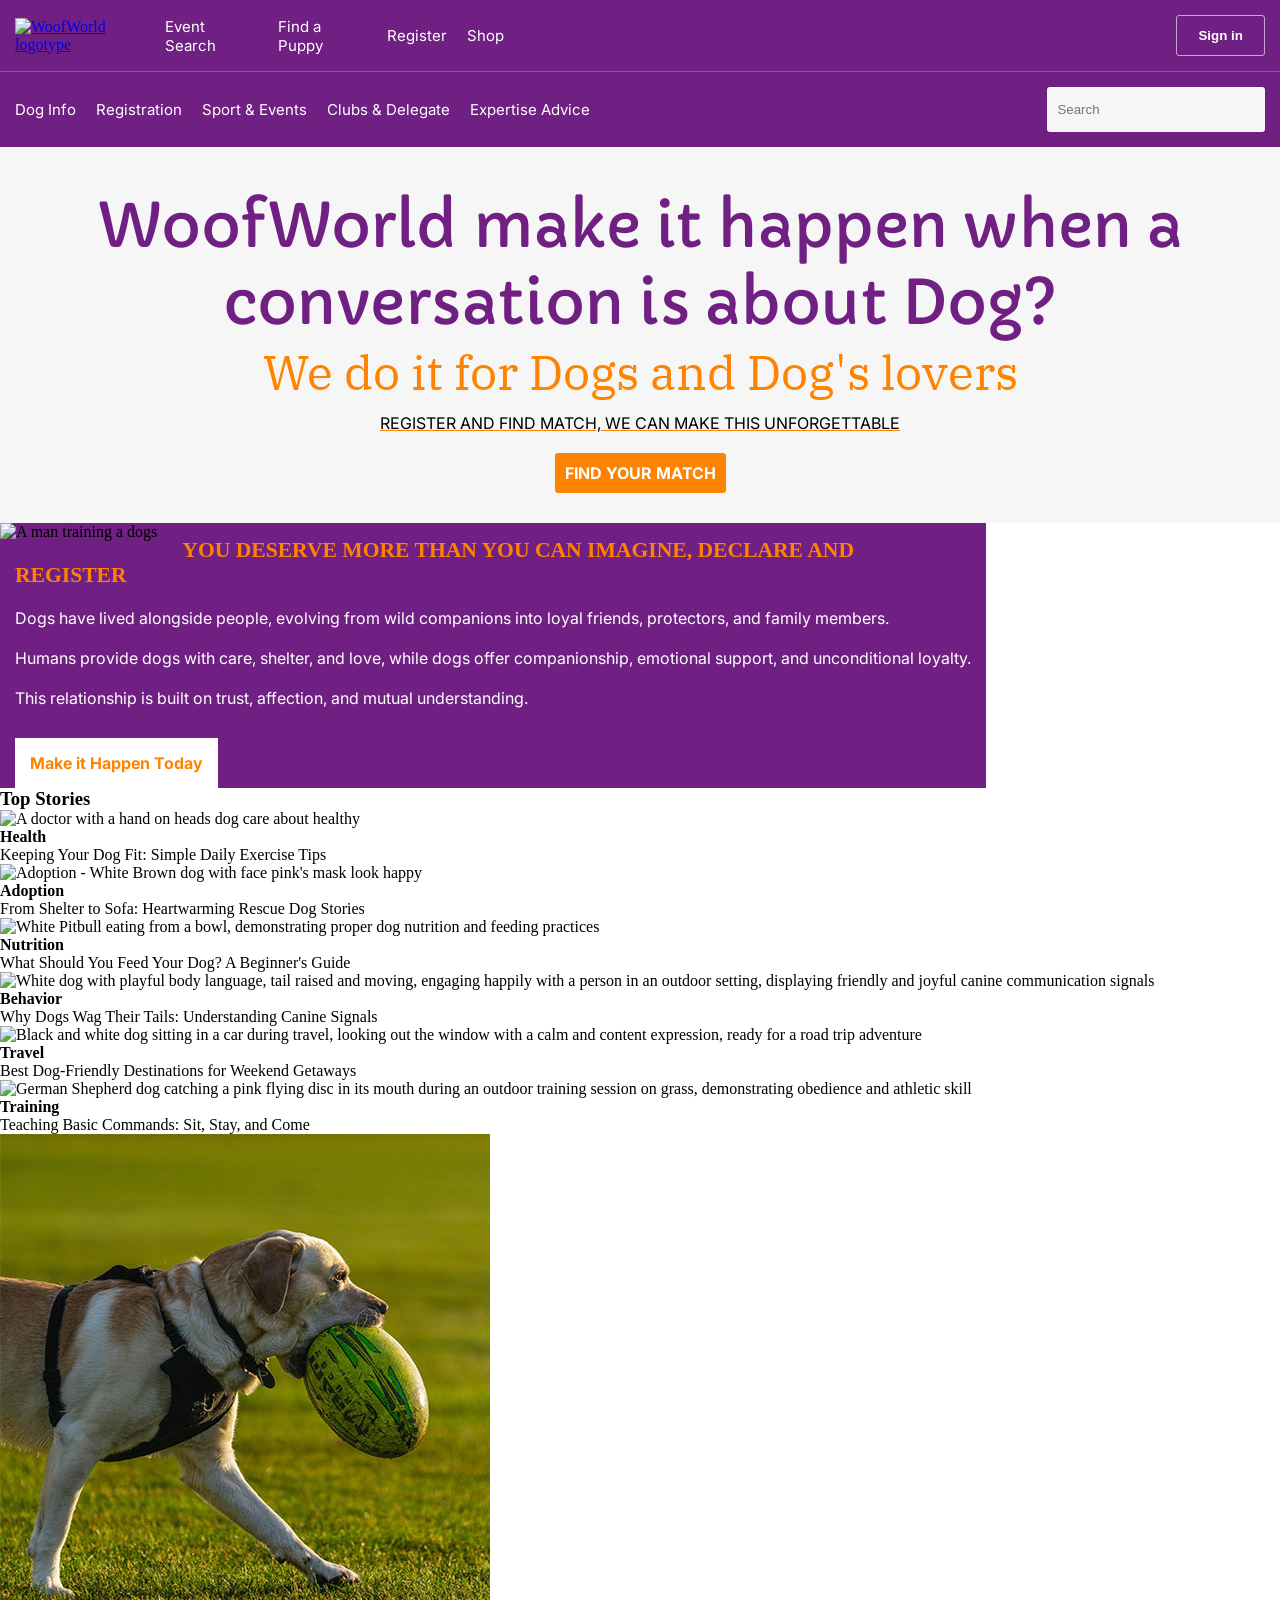
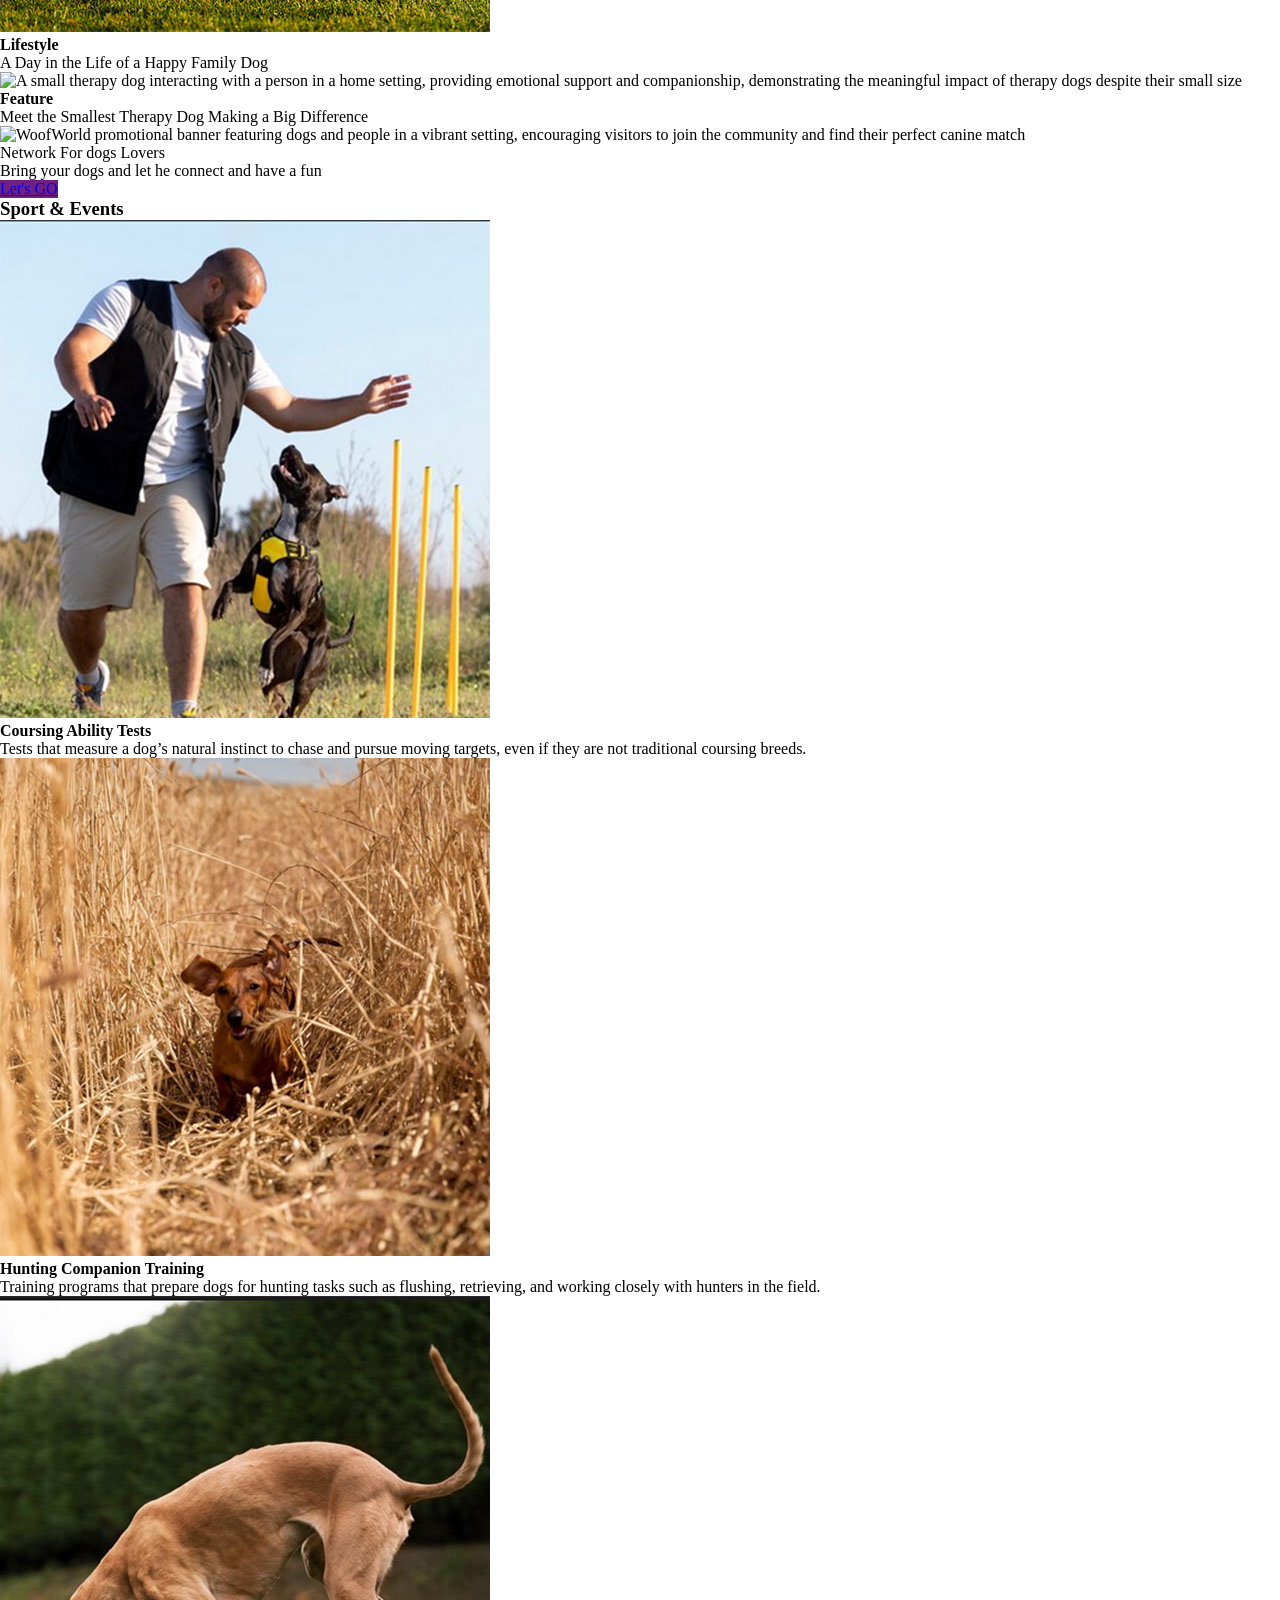
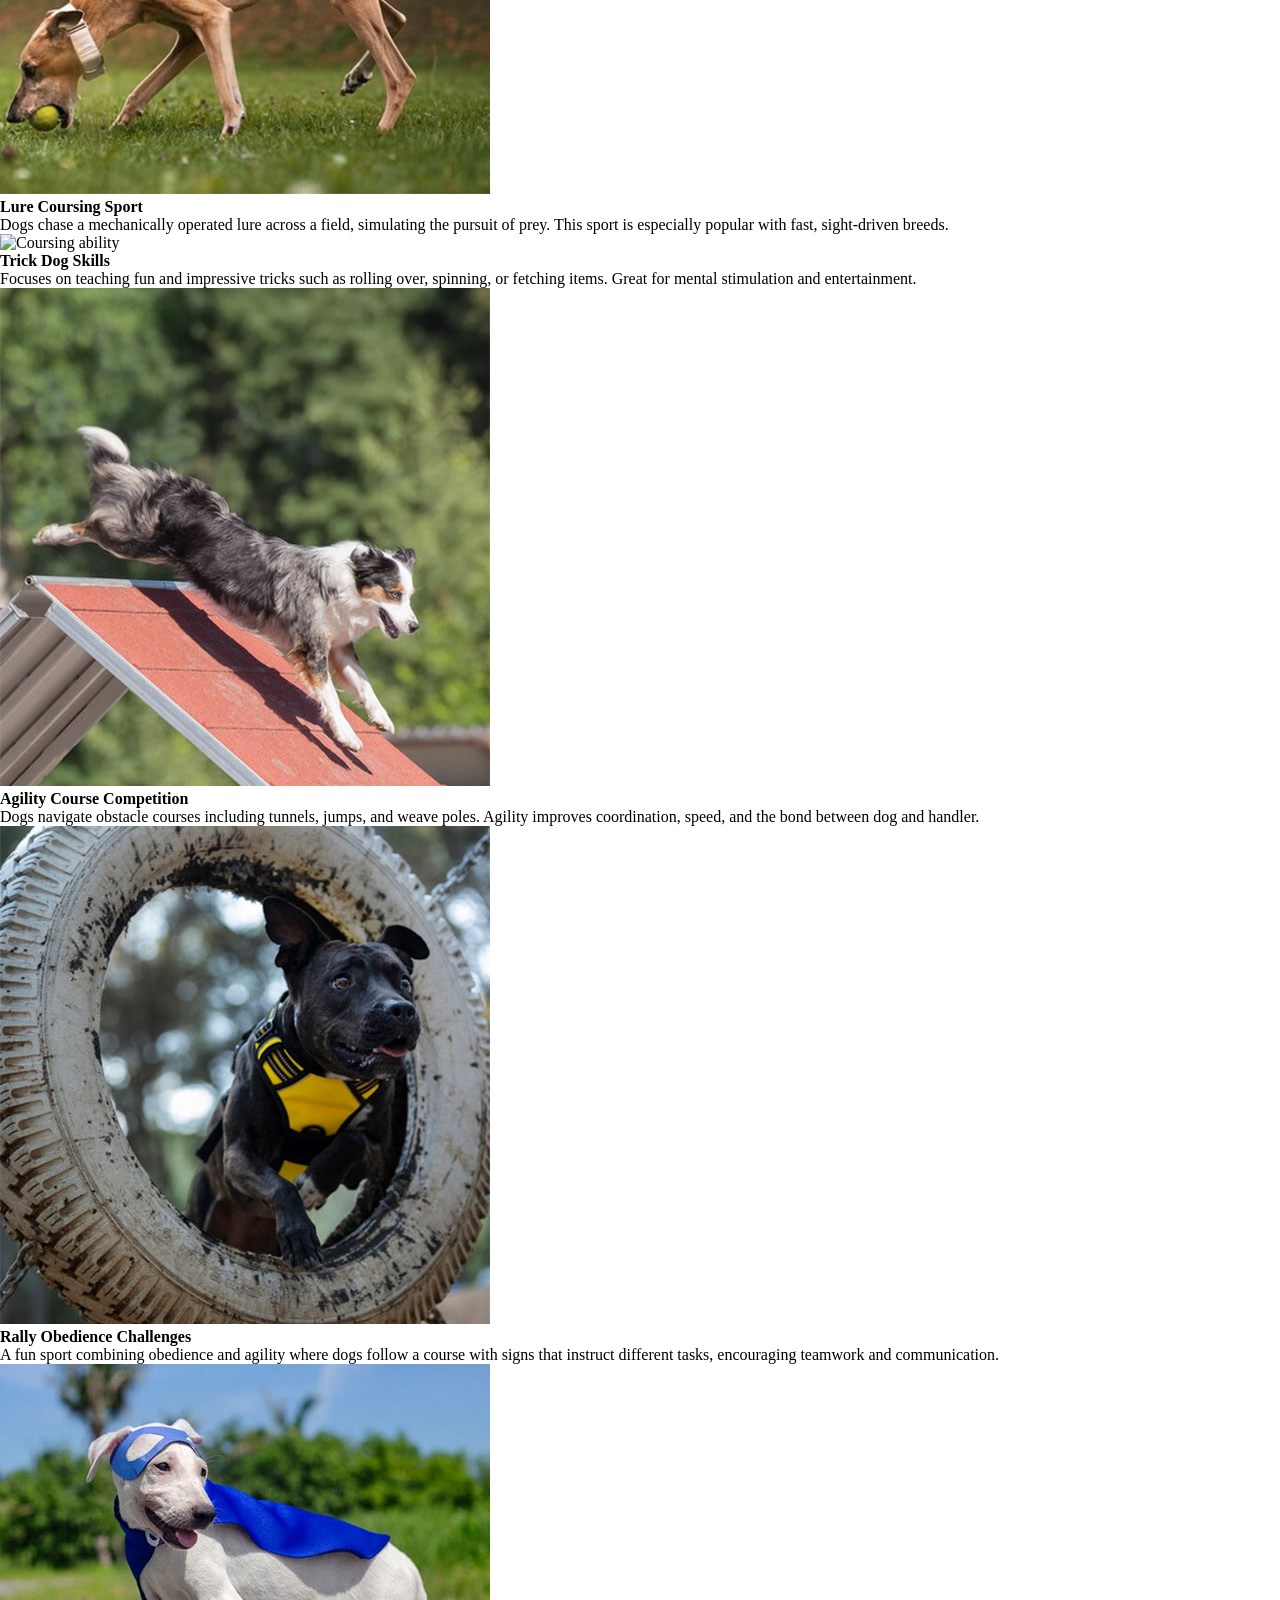
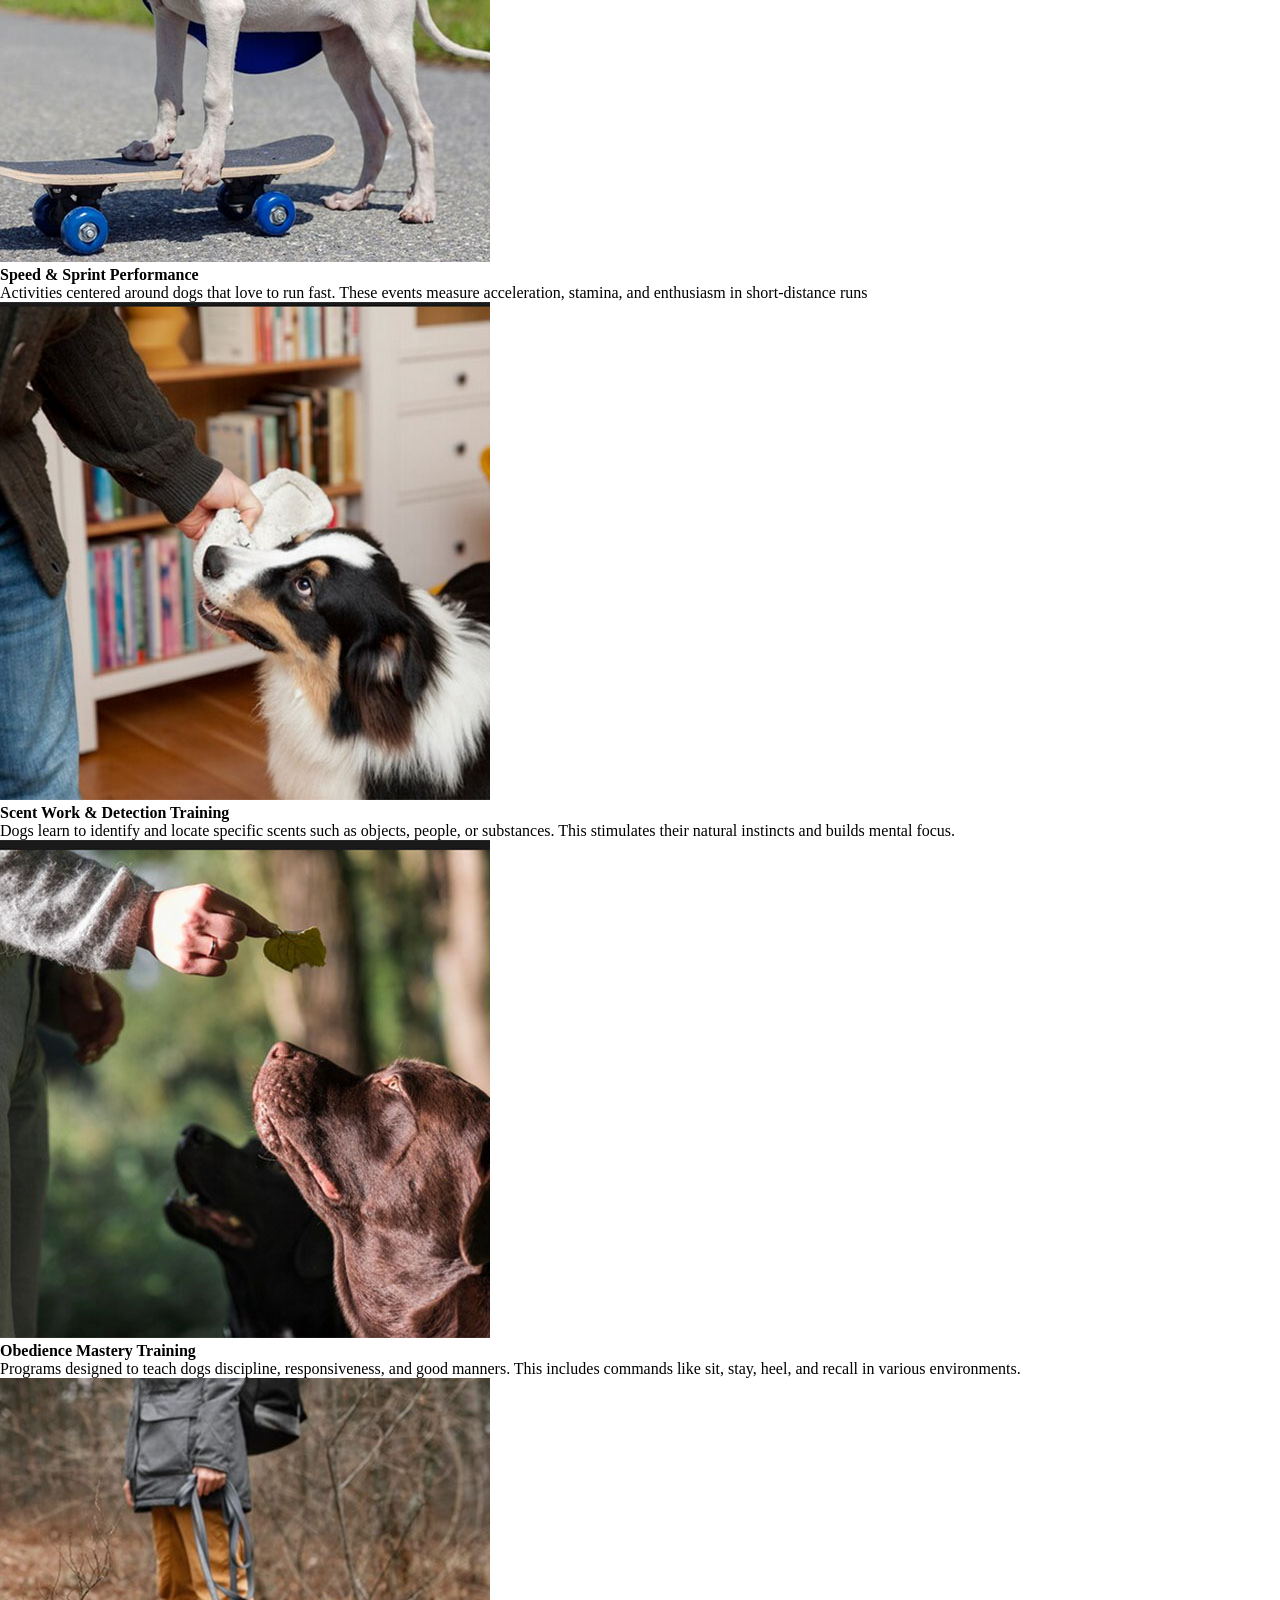
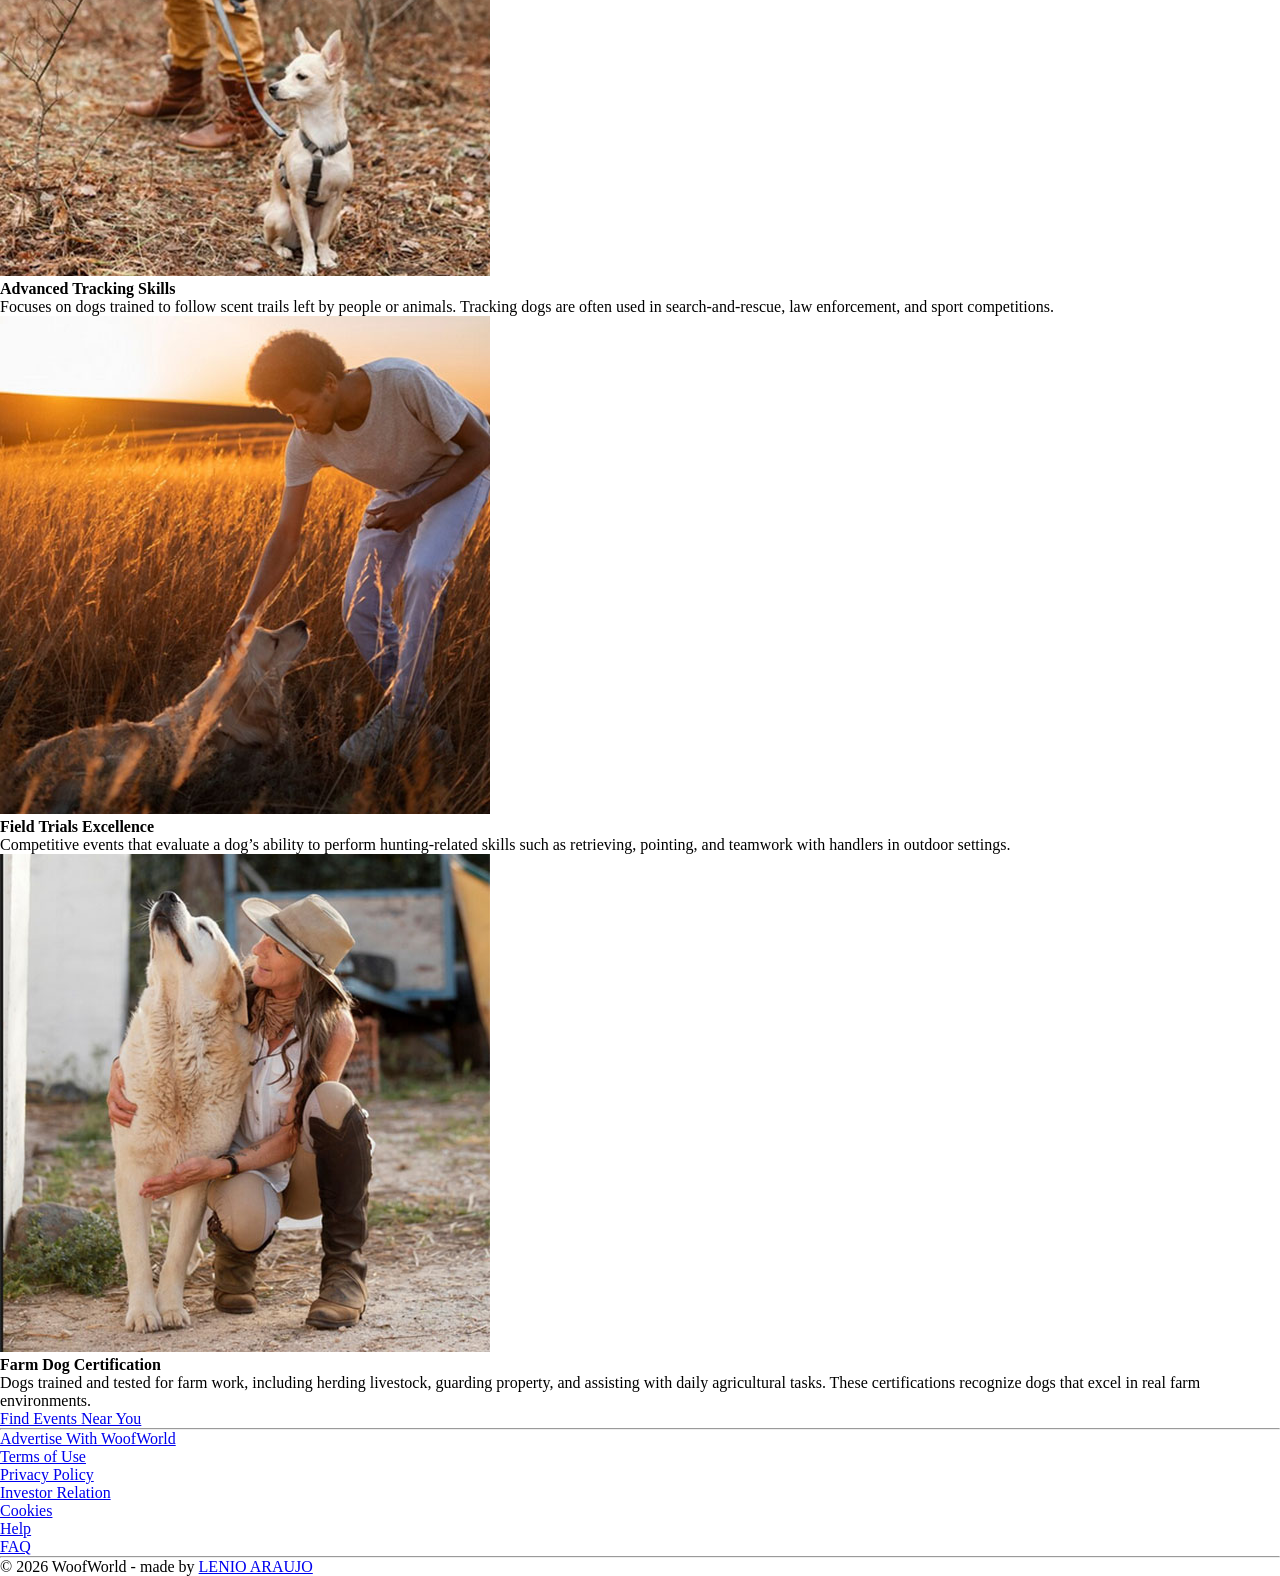
==== index.html @ 148c6184 "design a hero section style and irprove spacing, CTA, to give the user a better visualition while th" ====
<!DOCTYPE html>
<html lang="en">
  <head>
    <meta charset="UTF-8" />
    <meta name="viewport" content="width=device-width, initial-scale=1.0" />
    <link rel="stylesheet" href="styles.css" />
    <link rel="icon" type="image/png" href="/favicon-96x96.png" sizes="96x96" />
    <link rel="icon" type="image/svg+xml" href="assets/images/favicon/favicon.svg" />
    <link rel="shortcut icon" href="/favicon.ico" />
    <link rel="apple-touch-icon" sizes="180x180" href="/apple-touch-icon.png" />
    <meta name="apple-mobile-web-app-title" content="WoofWorld" />
    <link rel="manifest" href="/site.webmanifest" />
    <link rel="preconnect" href="https://fonts.googleapis.com">
    <link rel="preconnect" href="https://fonts.gstatic.com" crossorigin>
    <link rel="preconnect" href="https://fonts.googleapis.com">
    <link rel="preconnect" href="https://fonts.gstatic.com" crossorigin>
    <link href="https://fonts.googleapis.com/css2?family=Inter:ital,opsz,wght@0,14..32,100..900;1,14..32,100..900&display=swap" rel="stylesheet">
    <link href="https://fonts.googleapis.com/css2?family=Capriola&family=IBM+Plex+Serif:ital,wght@0,100;0,200;0,300;0,400;0,500;0,600;0,700;1,100;1,200;1,300;1,400;1,500;1,600;1,700&display=swap" rel="stylesheet">
    <title>WoofWorld</title>
  </head>
  <body>
    <header>  
      <div class="hero-top">
        <a href="#back-to-home">
          <img class="woofworld-logo"  src="assets/images/logotype/tipography-logo.png" alt="WoofWorld logotype"/>
        </a>
        <nav class="primary-navigation" id="primary-menu" aria-label="primary navigation">
          <ul>
            <li><a href="event-search.html">Event Search</a></li>
            <li><a href="find-a-puppy.html">Find a Puppy</a></li>
            <li><a href="register.html">Register</a></li>
            <li><a href="shop.html">Shop</a></li>
            <!-- <li><a class="sign-color" href="sign-in.html">Sign In</a></li> -->
          </ul> 
          <input class="sign-color" type="submit" value="Sign in">
        </nav>
      </div>
        <nav class="secondary-navigation" id="secondary-menu" aria-label="secondary navigation">
          <ul>
            <li><a href="dog-info.html">Dog Info</a></li>
            <li><a href="registration.html">Registration</a></li>
            <li><a href="sport-&-envents.html">Sport & Events</a></li>
            <li><a href="clubs-&-delegate.html">Clubs & Delegate</a></li>
            <li><a href="Expertise-advice.html">Expertise Advice</a></li>
          </ul>
          <input
            class="find-dog-search"
            type="search"
            placeholder="Search"
            name="search"
            id="search-dog"
            />
        </nav>
    </header>
     <!---------------------------------------- Hero Section ------------------------------------>
    <main>
      <section class="about-dogs" id="back-to-home" >
        <h1 class="hero-title">WoofWorld make it happen when a conversation is about Dog?</h1>
        <p class="hero-subtitle">We do it for Dogs and Dog's lovers</p>
        <p class="secondary-sub">Register and find match, we can make this unforgettable</p>
        <a href="#registration" class="btn-match" id="registration" >Find your match</a>
      </section>
      <section class="btn-banner">
        <img  class="hero-image" src="assets/images/Design-PS/dog-brashes.png" alt="A man training a dogs">
        <h2 class="hero-text">You deserve more than you can imagine, Declare and register</h2>
        <p class="hero-description">
          Dogs have lived alongside people, evolving from wild companions into loyal friends, protectors, and family members.
        </p>
        <p> 
          Humans provide dogs with care, shelter, and love, while dogs offer companionship, emotional support, and unconditional loyalty.
        </p>
        <p>This relationship is built on trust, affection, and mutual understanding. </p>
        <div class="registration">
          <a href="registration">Make it Happen Today</a>
        </div>
      </section>
      <!---------------------------------------- Top Stories ------------------------------------------->
      <section class="top-stories" aria-labelledby="top-stories" >
        <h3 id="top-stories">Top Stories</h3>
        <div class="stories-grid">
          <article>
            <img src="assets/Images/dogs/doctor-pet-care.jpg" alt="A doctor with a hand on heads dog care about healthy">
            <h4>Health</h4>
            <p>Keeping Your Dog Fit: Simple Daily Exercise Tips</p>
          </article>
          <article>
            <img src="assets/Images/dogs/adoption.jpg" alt="Adoption - White Brown dog with face pink's mask look happy">
            <h4>Adoption</h4>
            <P>From Shelter to Sofa: Heartwarming Rescue Dog Stories</P>
          </article>
          <article>
            <img src="assets/Images/dogs/dogs-nutrition.jpg" alt="White Pitbull eating from a bowl, demonstrating proper dog nutrition and feeding practices">
            <h4>Nutrition</h4>
            <p>What Should You Feed Your Dog? A Beginner's Guide</p>
          </article>
          <article>
            <img src="assets/Images/dogs/dog-behavior.jpg" alt="White dog with playful body language, tail raised and moving, engaging happily with a person in an outdoor setting, displaying friendly and joyful canine communication signals">
            <h4>Behavior</h4>
            <p>Why Dogs Wag Their Tails: Understanding Canine Signals</p>
          </article>
          <article>
            <img src="assets/Images/dogs/dogs-travel.jpg" alt="Black and white dog sitting in a car during travel, looking out the window with a calm and content expression, ready for a road trip adventure">
            <h4>Travel</h4>
            <p>Best Dog-Friendly Destinations for Weekend Getaways</p>
          </article>
          <article>
            <img src="assets/Images/dogs/dogs-training.jpg" alt="German Shepherd dog catching a pink flying disc in its mouth during an outdoor training session on grass, demonstrating obedience and athletic skill">
            <h4>Training</h4>
            <p>Teaching Basic Commands: Sit, Stay, and Come</p>
          </article>
          <article>
            <img src="assets/Images/dogs/dogs-lifestyle.jpg" alt="Happy family dog relaxing indoors on a comfortable couch, surrounded by family members in a warm, cozy home environment, conveying contentment and domestic companionship">
            <h4>Lifestyle</h4>
            <p>A Day in the Life of a Happy Family Dog</p>
          </article>
          <article>
            <img src="assets/Images/dogs/dogs-feature.jpg" alt="A small therapy dog interacting with a person in a home setting, providing emotional support and companionship, demonstrating the meaningful impact of therapy dogs despite their small size">
            <h4>Feature</h4>
            <p>Meet the Smallest Therapy Dog Making a Big Difference</p>
          </article>
        </div>
      </section>
      <!----------------------------------------------- Banner ----------------------------------------------->
      <section class="banner">
        <img src="assets/Images/Design-PS/banner-design.jpg" alt="WoofWorld promotional banner featuring dogs and people in a vibrant setting, encouraging visitors to join the community and find their perfect canine match">
        <p class="banner-text">Network For dogs Lovers</p>
        <p class="banner-sub-text">Bring your dogs and let he connect and have a fun</p>
        <a class="btn-banner" href="/banner">Let's GO</a>
      </section>
      <!------------------------------------------ Sport & Events -------------------------------------->
      <section class="events" aria-labelledby="sport-events">
        <h3 id="sport-events">Sport & Events</h3>
        <div class="event-grid">
          <article>
            <img src="assets/Images/dogs/coursing-ability.jpg" alt="Dog competing in a coursing ability event, running through an outdoor course with focused intensity, demonstrating athletic skill and speed in a natural field setting">
            <div>
              <h4>Coursing Ability Tests</h4>
              <p>Tests that measure a dog’s natural instinct to chase and pursue moving targets, even if they are not traditional coursing breeds.</p>
            </div>
          </article>
          <article>
            <img src="assets/Images/dogs/dog-hunting.jpg" alt="Dog actively hunting in a natural outdoor field setting, demonstrating focused prey drive and instinctive behavior in an open landscape environment">
            <div>
              <h4>Hunting Companion Training</h4>
              <p>Training programs that prepare dogs for hunting tasks such as flushing, retrieving, and working closely with hunters in the field.</p>
            </div>
          </article>
          <article>
            <img src="assets/Images/dogs/lure-coursing.jpg" alt="Dog chasing a lure across an open field during a lure coursing event, demonstrating speed and athletic ability in a competitive outdoor setting">
            <div>
              <h4>Lure Coursing Sport</h4>
              <p>Dogs chase a mechanically operated lure across a field, simulating the pursuit of prey. This sport is especially popular with fast, sight-driven breeds.</p>
            </div>
          </article>
          <article>
            <img src="assets/Images/dogs/trick-dog.jpg" alt="Coursing ability">
            <div>
              <h4>Trick Dog Skills</h4>
              <p>Focuses on teaching fun and impressive tricks such as rolling over, spinning, or fetching items. Great for mental stimulation and entertainment.</p>
            </div>
          </article>
          <article>
            <img src="assets/Images/dogs/dog-agility.jpg" alt="Dog navigating an agility course obstacle in an outdoor training environment, demonstrating athletic skill and focus during competitive sport">
            <div>
              <h4>Agility Course Competition</h4>
              <p>Dogs navigate obstacle courses including tunnels, jumps, and weave poles. Agility improves coordination, speed, and the bond between dog and handler.</p>
            </div>
          </article>
          <article>
              <img src="assets/Images/dogs/dog-rally.jpg" alt="Dog navigating a rally course obstacle in an outdoor training environment, demonstrating precision and focus during a competitive canine sport event">
            <div>
              <h4>Rally Obedience Challenges</h4>
              <p>A fun sport combining obedience and agility where dogs follow a course with signs that instruct different tasks, encouraging teamwork and communication.</p>
            </div>
          </article>
          <article>
            <img src="assets/Images/dogs/fast-dog.jpg" alt="Dog sprinting at high speed across an open field during a competitive dog sport event, demonstrating athletic ability and focused determination in an outdoor training environment">
            <div>
              <h4>Speed & Sprint Performance</h4>
              <p>Activities centered around dogs that love to run fast. These events measure acceleration, stamina, and enthusiasm in short-distance runs</p>
            </div>
          </article>
          <article>
              <img src="assets/Images/dogs/scent-work-dog.jpg" alt="Dog focused on scent detection work in an outdoor field setting, demonstrating concentration and natural tracking ability during a competitive canine sport event">
            <div>
              <h4>Scent Work & Detection Training</h4>
              <p>Dogs learn to identify and locate specific scents such as objects, people, or substances. This stimulates their natural instincts and builds mental focus.</p>
            </div>
          </article>
          <article>
            <img src="assets/Images/dogs/obedience-dog.jpg" alt="Dog demonstrating obedience training in an outdoor environment, responding to handler commands with focused attention and disciplined behavior">
            <div>
              <h4>Obedience Mastery Training</h4>
              <p>Programs designed to teach dogs discipline, responsiveness, and good manners. This includes commands like sit, stay, heel, and recall in various environments.</p>
            </div>
          </article>
          <article>
            <img src="assets/Images/dogs/tracking-dog.jpg" alt="Dog focused on ground scent tracking during a competitive canine sport event, demonstrating concentration and natural trailing ability in an outdoor field environment">
            <div>
              <h4>Advanced Tracking Skills</h4>
              <p>Focuses on dogs trained to follow scent trails left by people or animals. Tracking dogs are often used in search-and-rescue, law enforcement, and sport competitions.</p>
            </div>
          </article>
          <article>
            <img src="assets/Images/dogs/fields-trials-dog.jpg" alt="Fields Trials">
            <div>
              <h4>Field Trials Excellence</h4>
              <p>Competitive events that evaluate a dog’s ability to perform hunting-related skills such as retrieving, pointing, and teamwork with handlers in outdoor settings.</p>
            </div>
          </article>
          <article>
            <img src="assets/Images/dogs/farm-certificate-dog.jpg" alt="Farm Dog Certified">
            <div>
              <h4>Farm Dog Certification</h4>
              <p>Dogs trained and tested for farm work, including herding livestock, guarding property, and assisting with daily agricultural tasks. These certifications recognize dogs that excel in real farm environments.</p>
            </div>
          </article>
        </div>
        <div class="events-cta">
          <a class="find-event" href="#" >Find Events Near You</a>
        </div>
      </section>
    </main>
    <!------------------------------------------------ footer ---------------------------------------------->
    <hr>
    <footer>
        <a href="Advertise.html"><p>Advertise With WoofWorld</p></a>
        <a href="Terms-of-use.html"><p>Terms of Use</p></a>
        <a href="policy.html"><p>Privacy Policy</p></a>
        <a href="investor-relation.html"><p>Investor Relation</p></a>
        <a href="cookies.html"><p>Cookies</p></a>
        <a href="help.html"><p>Help</p></a>
        <a href="faq.html"><p>FAQ</p></a>
        <hr>
        <!-- <hr change in css> -->
        <p>&#169; 2026 WoofWorld - made by <a href="#githudprojects">LENIO ARAUJO</a></p>
    </footer>
  </body>
</html>
---- styles.css ----
*{
  padding: 0px;
  margin: 0px;
  box-sizing: border-box;
}

/* add flexbox and box model to align items inside the header */

.woofworld-logo{
  width: 150px;
}

.hero-top{
  display: flex;
  justify-content: space-between;
  align-items: center;
  padding: 15px;
  border-bottom: 1px solid #ffffff3a;
  background-color: #702083;
}

.primary-navigation{
  display: flex;
  justify-content: flex-end;
  align-items: center;
}

.primary-navigation ul{
  display: flex;
  justify-content: space-between;
  align-items: center;
  gap: 20px;
  list-style: none;
  margin-left: 0rem;
  margin-right: 42rem;
}

.secondary-navigation{
  display: flex;
  justify-content: space-between;
  align-items: center;
  padding: 15px 15px 15px 15px; 
}

.secondary-navigation ul{
  display: flex;
  justify-content: start;
  list-style: none;
  gap: 20px; 
}

/* Add color and style to primary navigation Bar*/

 .primary-navigation ul a{ 
  color: #FFFFFF;
  text-decoration: none;
  font-family: "inter", sans-serif;
  font-size: 15px;
  transition: 0.2s;
}
 
 .sign-color{
  color: #FFFFFF;
  font-weight: bold;
  background-color: transparent;
  padding: 0.75rem;
  width: 7vw;
  border-radius: 3px;
  border: 1px solid #ffffff9a;
  cursor: pointer;
  transition: 0.4s;
} 

.primary-navigation ul a:hover{
  color: #FE8301;

}

.primary-navigation ul a:active{
  color: #fff;
}


.sign-color:hover{
  background-color: #FE8301;
}

.sign-color:active{
  background-color: #B65F02;
}

/* Style Secondary Navigation Bar */


.secondary-navigation a {
  text-decoration: none;
}

.secondary-navigation{
  background-color: #702083;
  font-family: "inter", sans-serif;
  font-size: 15px;
  transition: 0.3s
}

.secondary-navigation a{
  color: #fff;
}

.secondary-navigation ul a:hover{
  color: #FE8301;
  border-bottom: 2px solid #FE8301;
  font-weight: bold;
}

.secondary-navigation ul a:active{
  color: #fff;
}

input[type="search"] {
  padding: 10px;
  width: 17vw;
  height: 5vh;
  background-color: #f6f6f6;
  border: none;
  border-radius: 3px;
} 

input:focus[type="search"]{
  outline: 3px solid #fe8301; 
  width: 20rem;
}

/* First Section - Hero */

.about-dogs{
  text-align: center;
  padding: 40px;
  background-color: #f6f6f6;
}

 .hero-title{
  color: #702083;
  font-size: 3.80em;
  font-family: "Capriola", sans-serif;
  font-weight: 400;
  font-style: normal;
}

.hero-subtitle{
  font-size: 3em;
  margin-bottom: 10px;
  color: #FE8301;
  font-family: "IBM Plex Serif", serif;
  font-weight: 400;
  font-style: normal;
}


.secondary-sub{
  margin-bottom: 30px;
  font-size: 1rem;
  text-transform: uppercase;
  font-family: "inter", sans-serif;
  text-decoration: underline #FE8301;;
}

.btn-match {
  background-color: #FE8301;
  text-decoration: none;
  padding: 10px;
  color: #fff;
  font-family: "inter", sans-serif;
  font-weight: bold;
  text-transform: uppercase;
  border-radius: 3px;
}

.btn-match:hover{
  background-color: #f37e01;
}

.btn-match:active{
  background-color: #f37e01;
}

.btn-banner{
  display: inline-block;
  background-color: #702083;
}

.hero-image{
  max-width: 50%;
  float: left;
  padding-right: 15px;
  margin-right: 10px;
}

.hero-text{
  color: #fe8301;
  font-family: "oswald";
  padding: 15px 15px 10px 15px;
  font-size: 1.35em;
  text-transform: uppercase;
  position: static;
  /* margin-top: 25px; */
}

.btn-banner p{
  color: #fff;
  font-family: "inter", sans-serif;
  padding: 10px 15px 10px 15px;
}

.btn-banner  a{
  padding: 15px;
  text-decoration: none;
  color: #fe8301;
  font-family: "inter", sans-serif;
  background-color: #fff;
  font-weight: bold;
}

.registration{
  margin-top: 20px;
  padding: 15px;
}
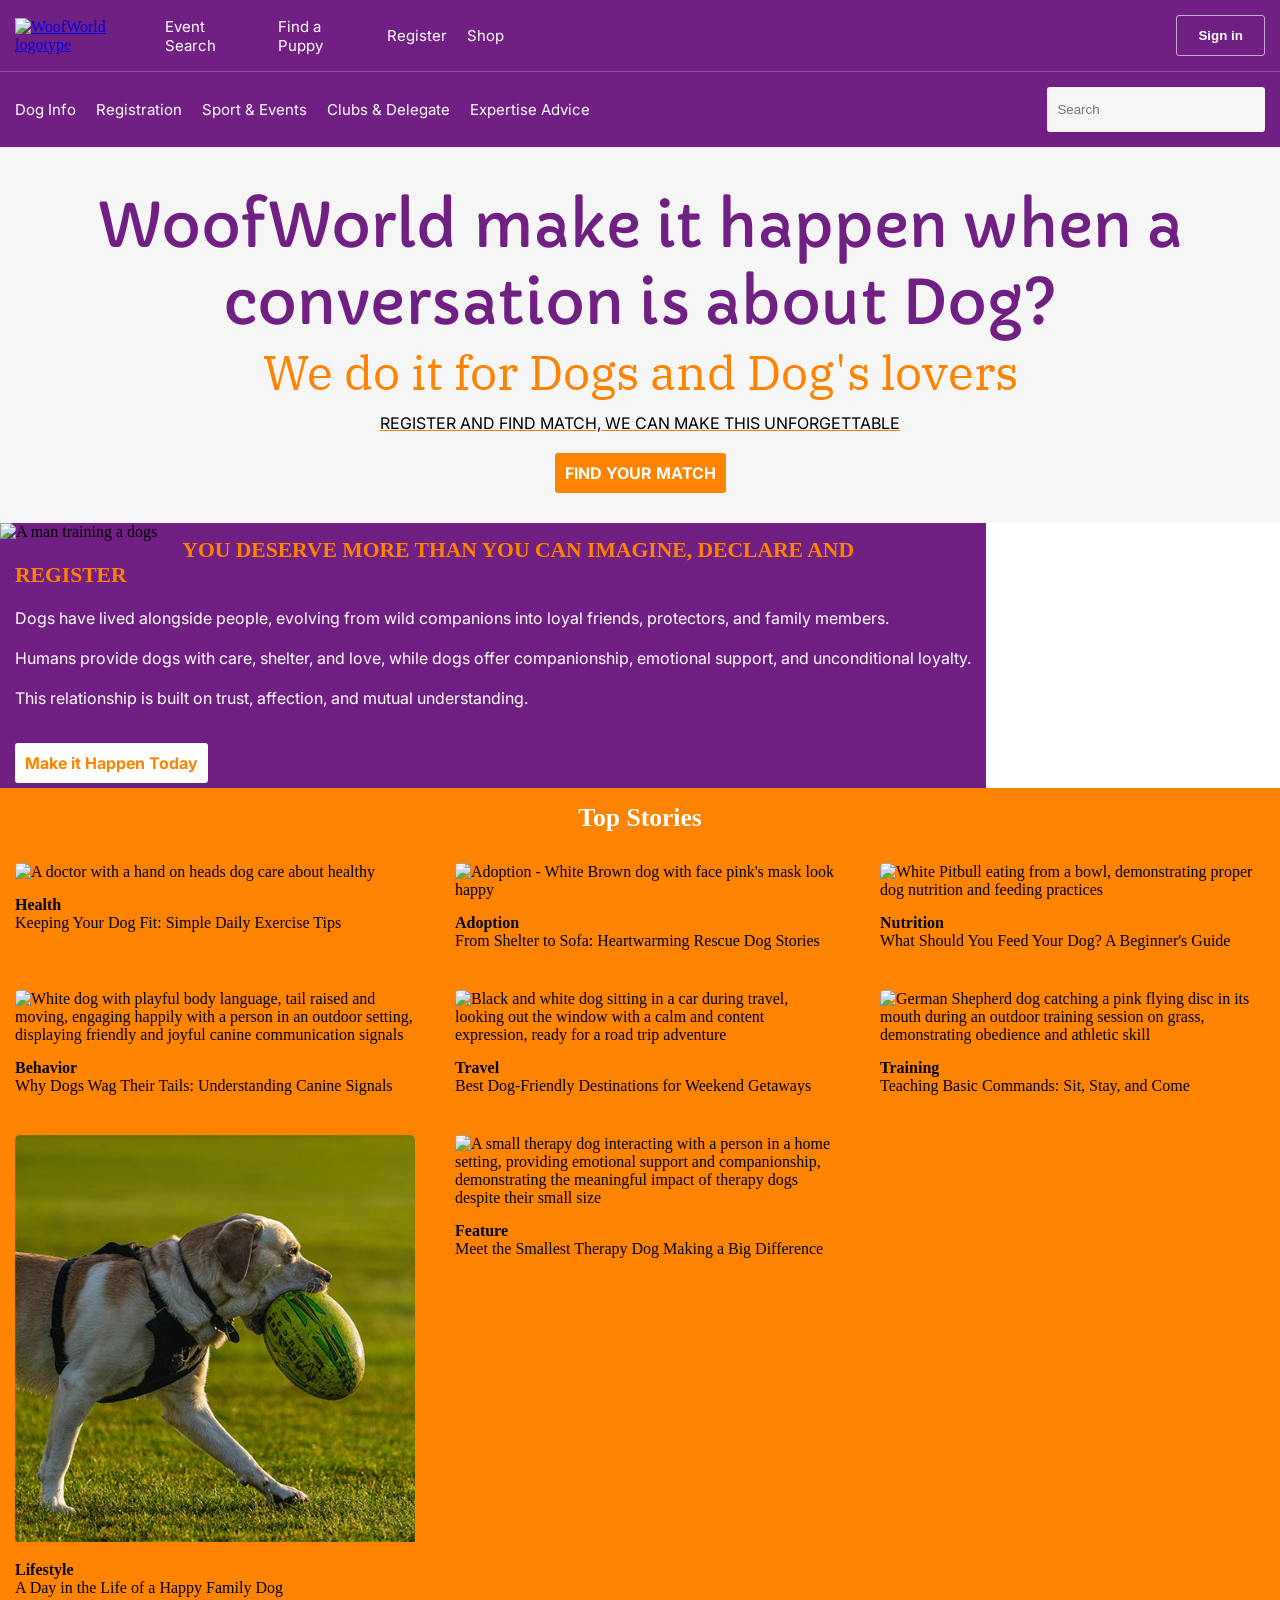
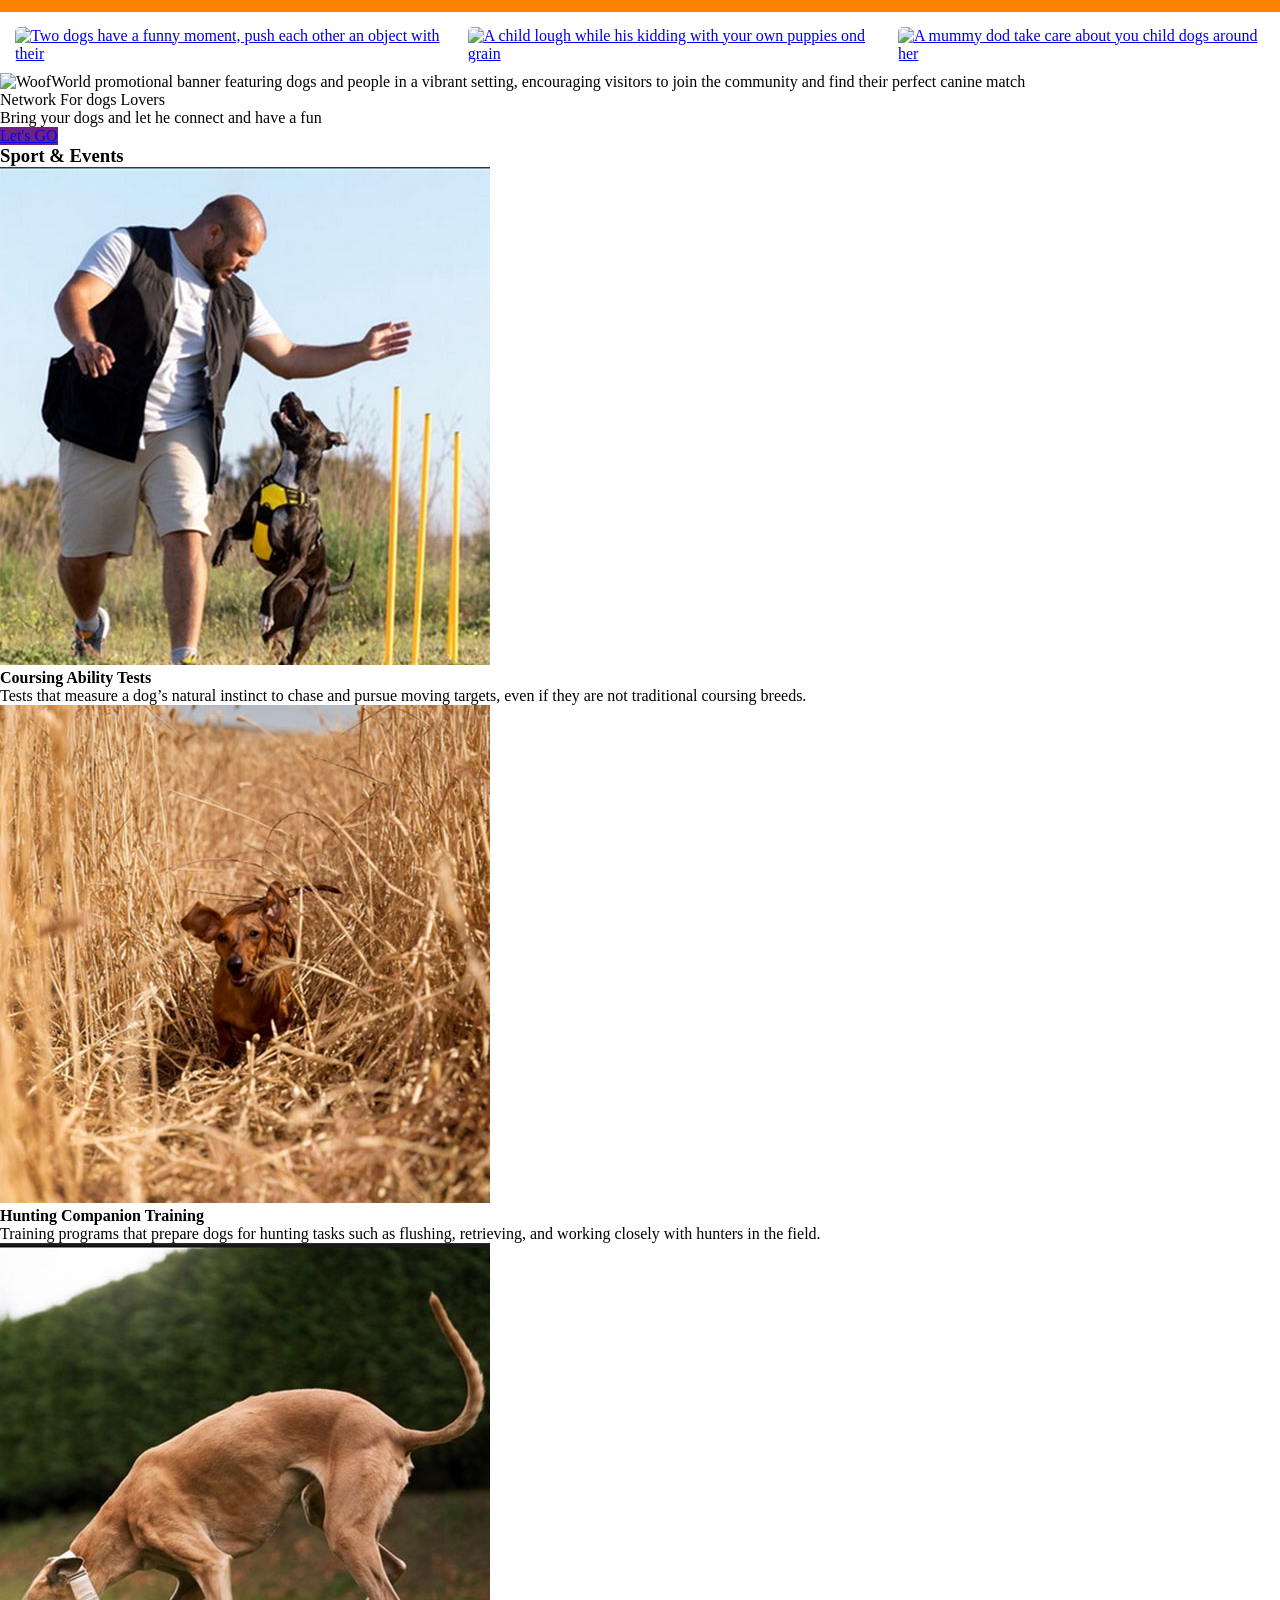
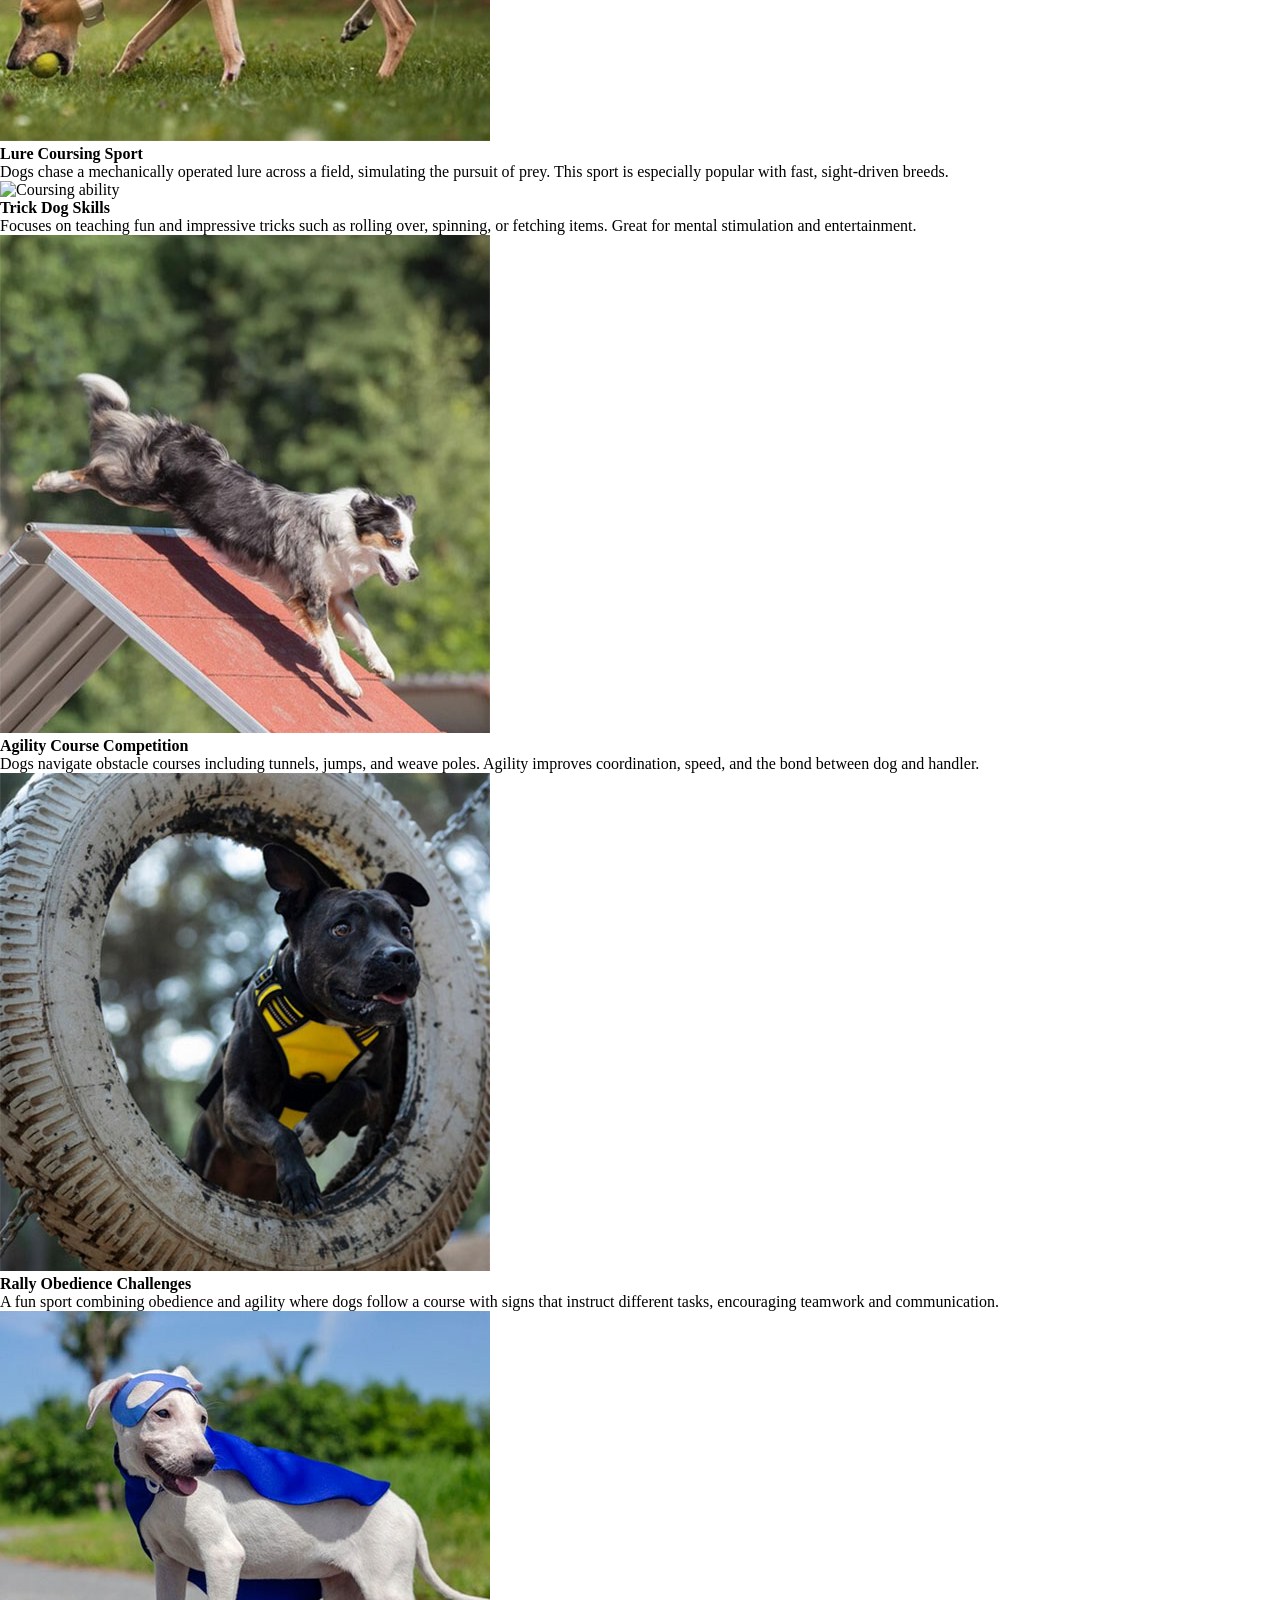
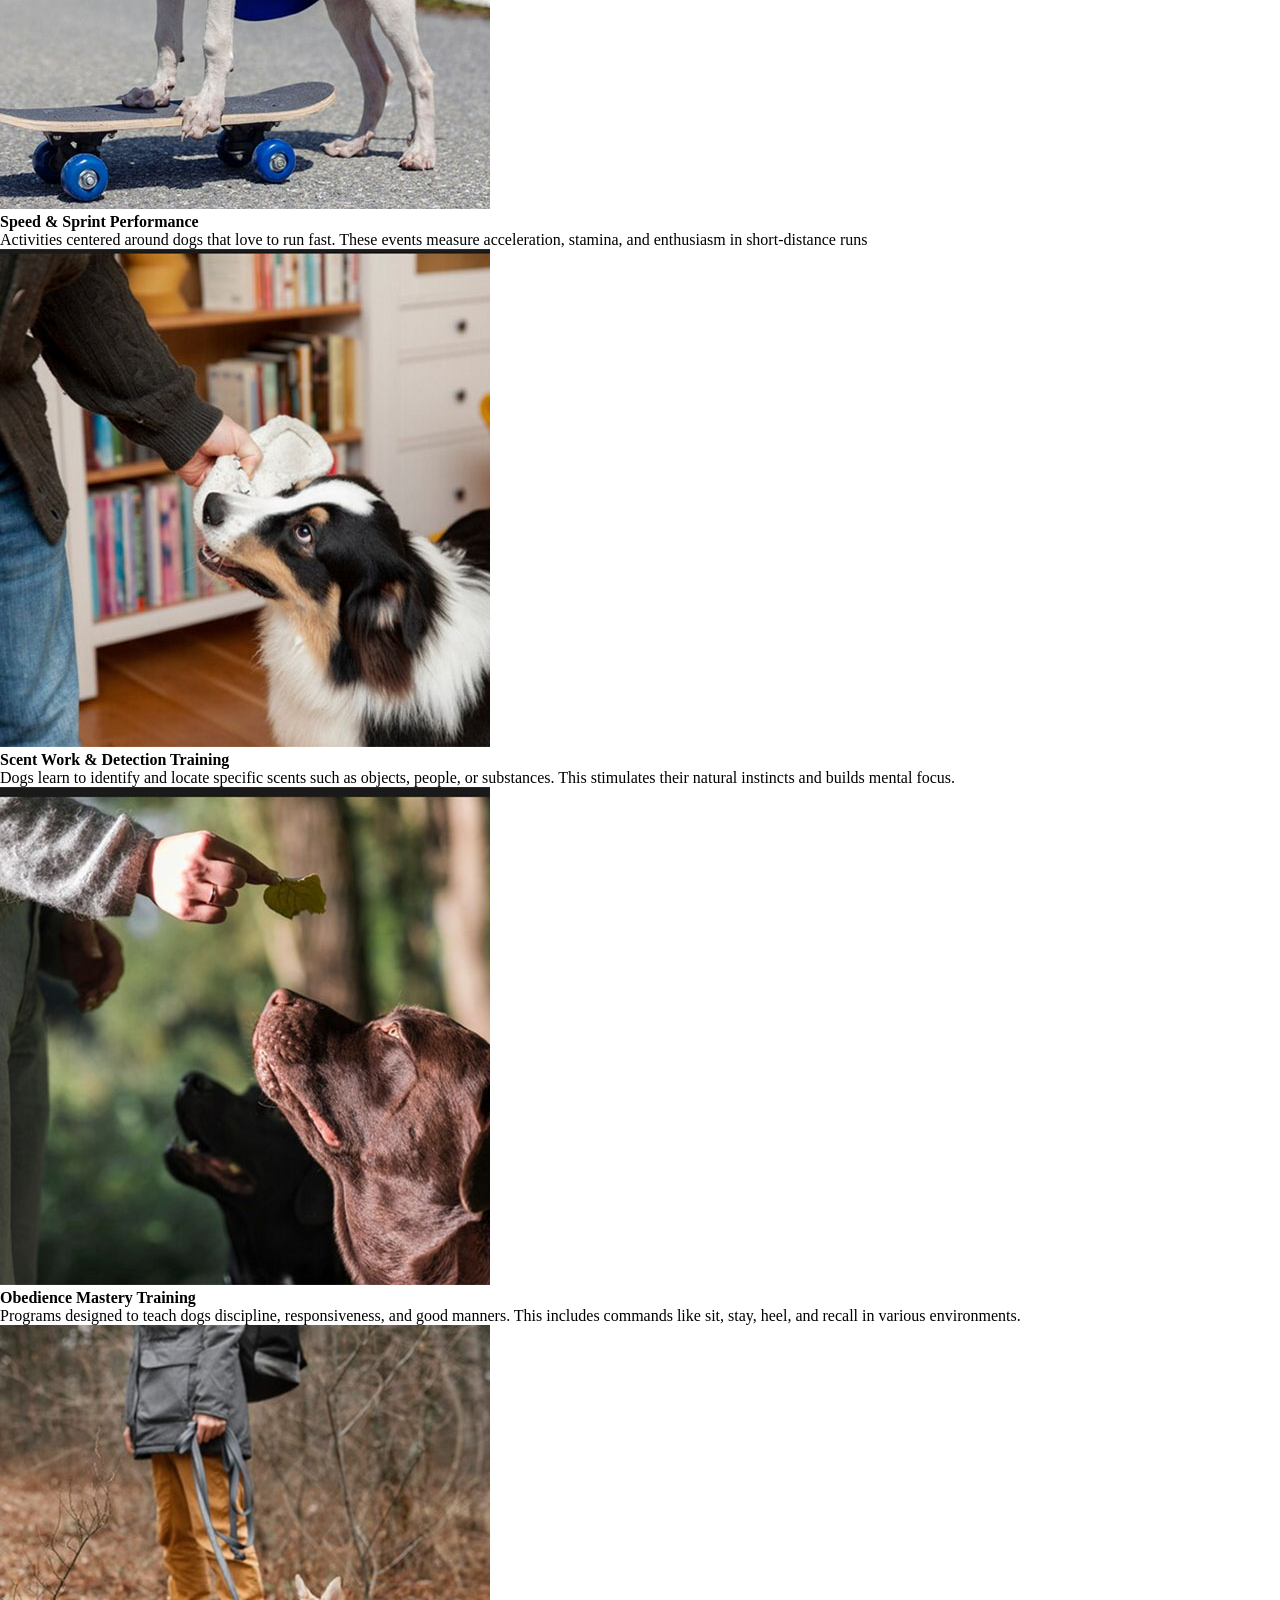
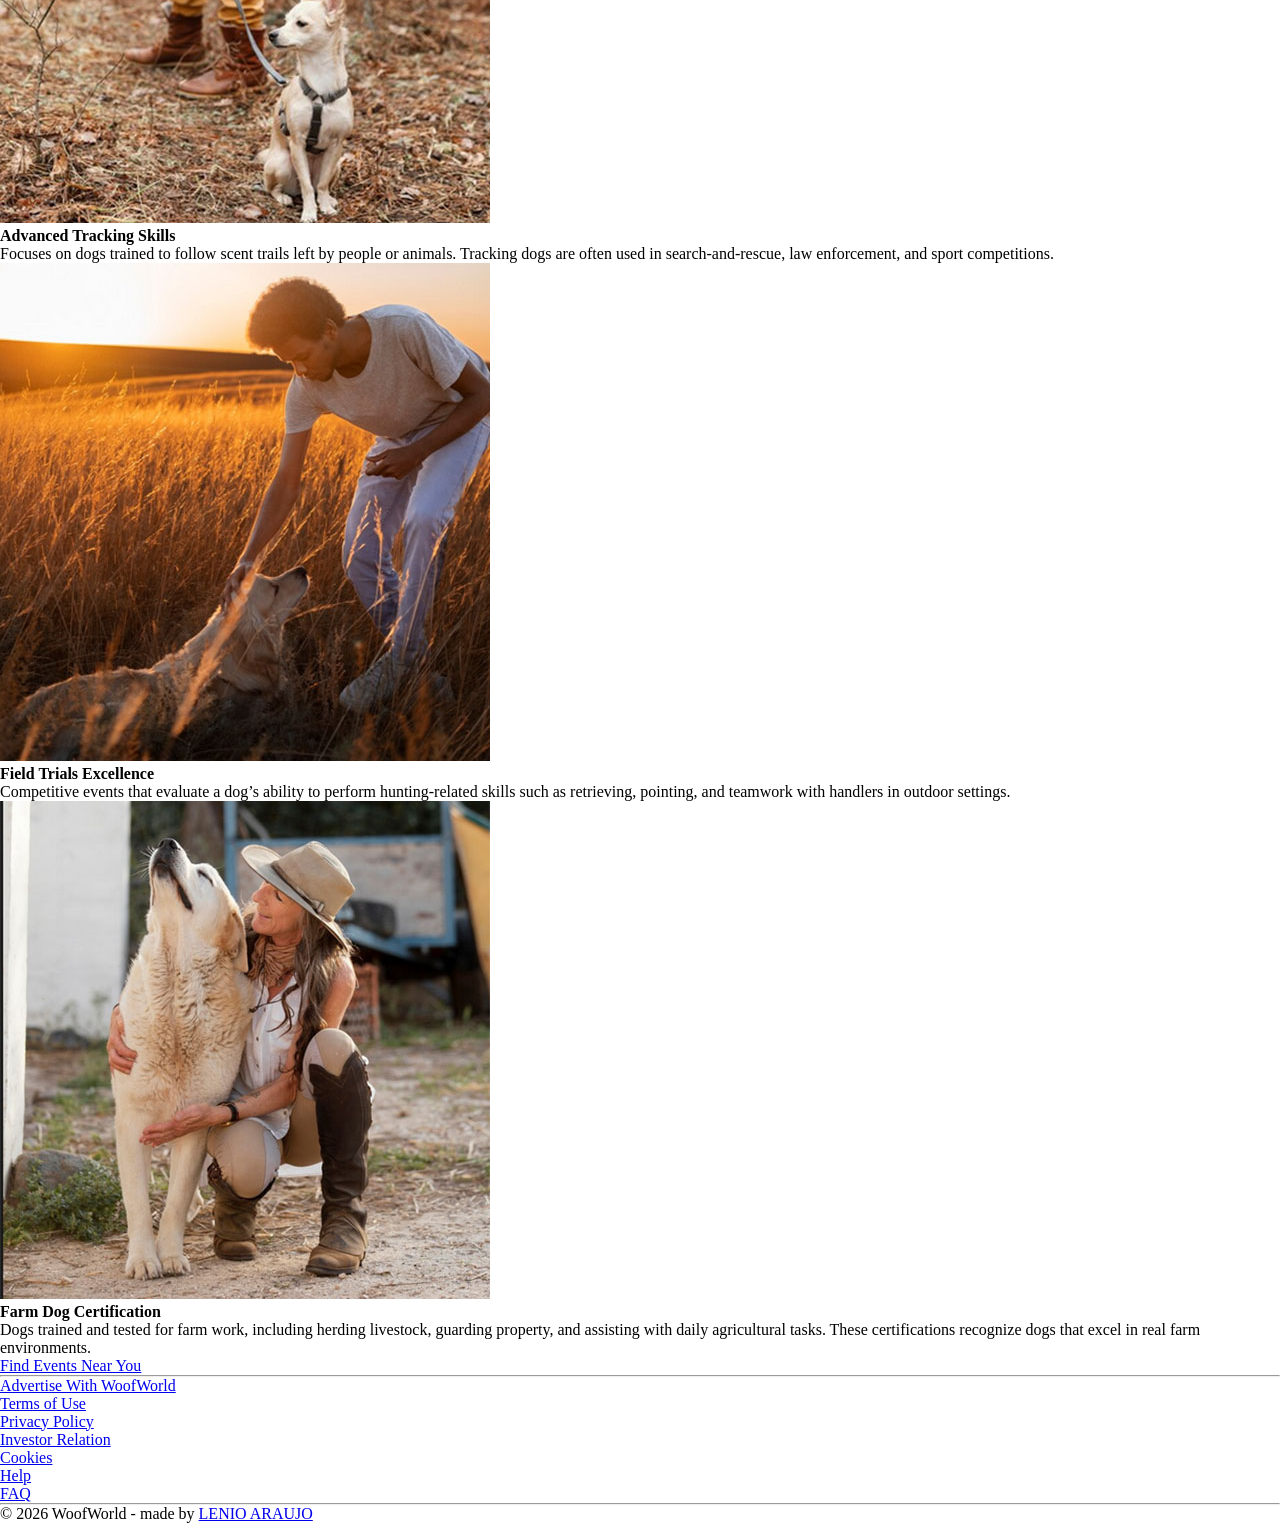
==== commit 0a0cce86: "Style the stories section, change layout to grid" ====
--- a/index.html
+++ b/index.html
@@ -120,6 +120,23 @@
           </article>
         </div>
       </section>
+            <section class="view-gallery">
+        <article>
+          <a href="html.gallery">
+            <img class="primary-gallery-img" src="assets/Images/dogs/barnabas-davoti.jpg" alt="Two dogs have a funny moment, push each other an object with their">
+          </a>
+        </article>
+        <article>
+          <a href="html.gallery">
+            <img class="secondary-gallery-img" src="assets/Images/dogs/minnie-zhou.jpg" alt="A child lough while his kidding with your own puppies ond grain">
+          </a>
+        </article>
+        <article>
+          <a href="html.gallery">
+            <img class="therciary-gallery-img" src="assets/Images/dogs/rafael-hoyos-weht.jpg" alt="A mummy dod take care about you child dogs around her">
+          </a>
+        </article>
+      </section>
       <!----------------------------------------------- Banner ----------------------------------------------->
       <section class="banner">
         <img src="assets/Images/Design-PS/banner-design.jpg" alt="WoofWorld promotional banner featuring dogs and people in a vibrant setting, encouraging visitors to join the community and find their perfect canine match">
--- a/styles.css
+++ b/styles.css
@@ -213,15 +213,68 @@
 }
 
 .btn-banner  a{
-  padding: 15px;
+  padding: 10px;
   text-decoration: none;
   color: #fe8301;
   font-family: "inter", sans-serif;
   background-color: #fff;
   font-weight: bold;
+  border-radius: 3px;
+  transition: 0.3s ease;
 }
 
 .registration{
   margin-top: 20px;
   padding: 15px;
 }
+
+.btn-banner a:hover{
+  color: #fff;
+  background-color: #fe8301;
+}
+
+ .view-gallery{
+  display: flex;
+  justify-content: space-between;
+  align-items: center;
+  gap: 15px;
+  padding: 15px 15px 10px 15px;
+} 
+
+.view-gallery img{
+  width: 100%;
+  border-radius: 5px;
+  transition: 0.3s ease;
+}
+
+.top-stories{
+  background-color: #fe8301;
+  
+}
+
+.top-stories h3{
+  padding: 15px;
+  text-align: center;
+  font-weight: 600px;
+  color: #fff;
+  font-size: 1.60rem  
+}
+
+ .stories-grid img{
+  width: 400px;
+  padding-bottom: 15px;
+  border-radius: 5px;
+}
+
+ .stories-grid article{
+  padding: 15px 15px;
+}
+
+.stories-grid{
+  display: grid;
+  grid-template-columns: 1fr 1fr 1fr;
+  gap: 10px;
+}
+
+
+
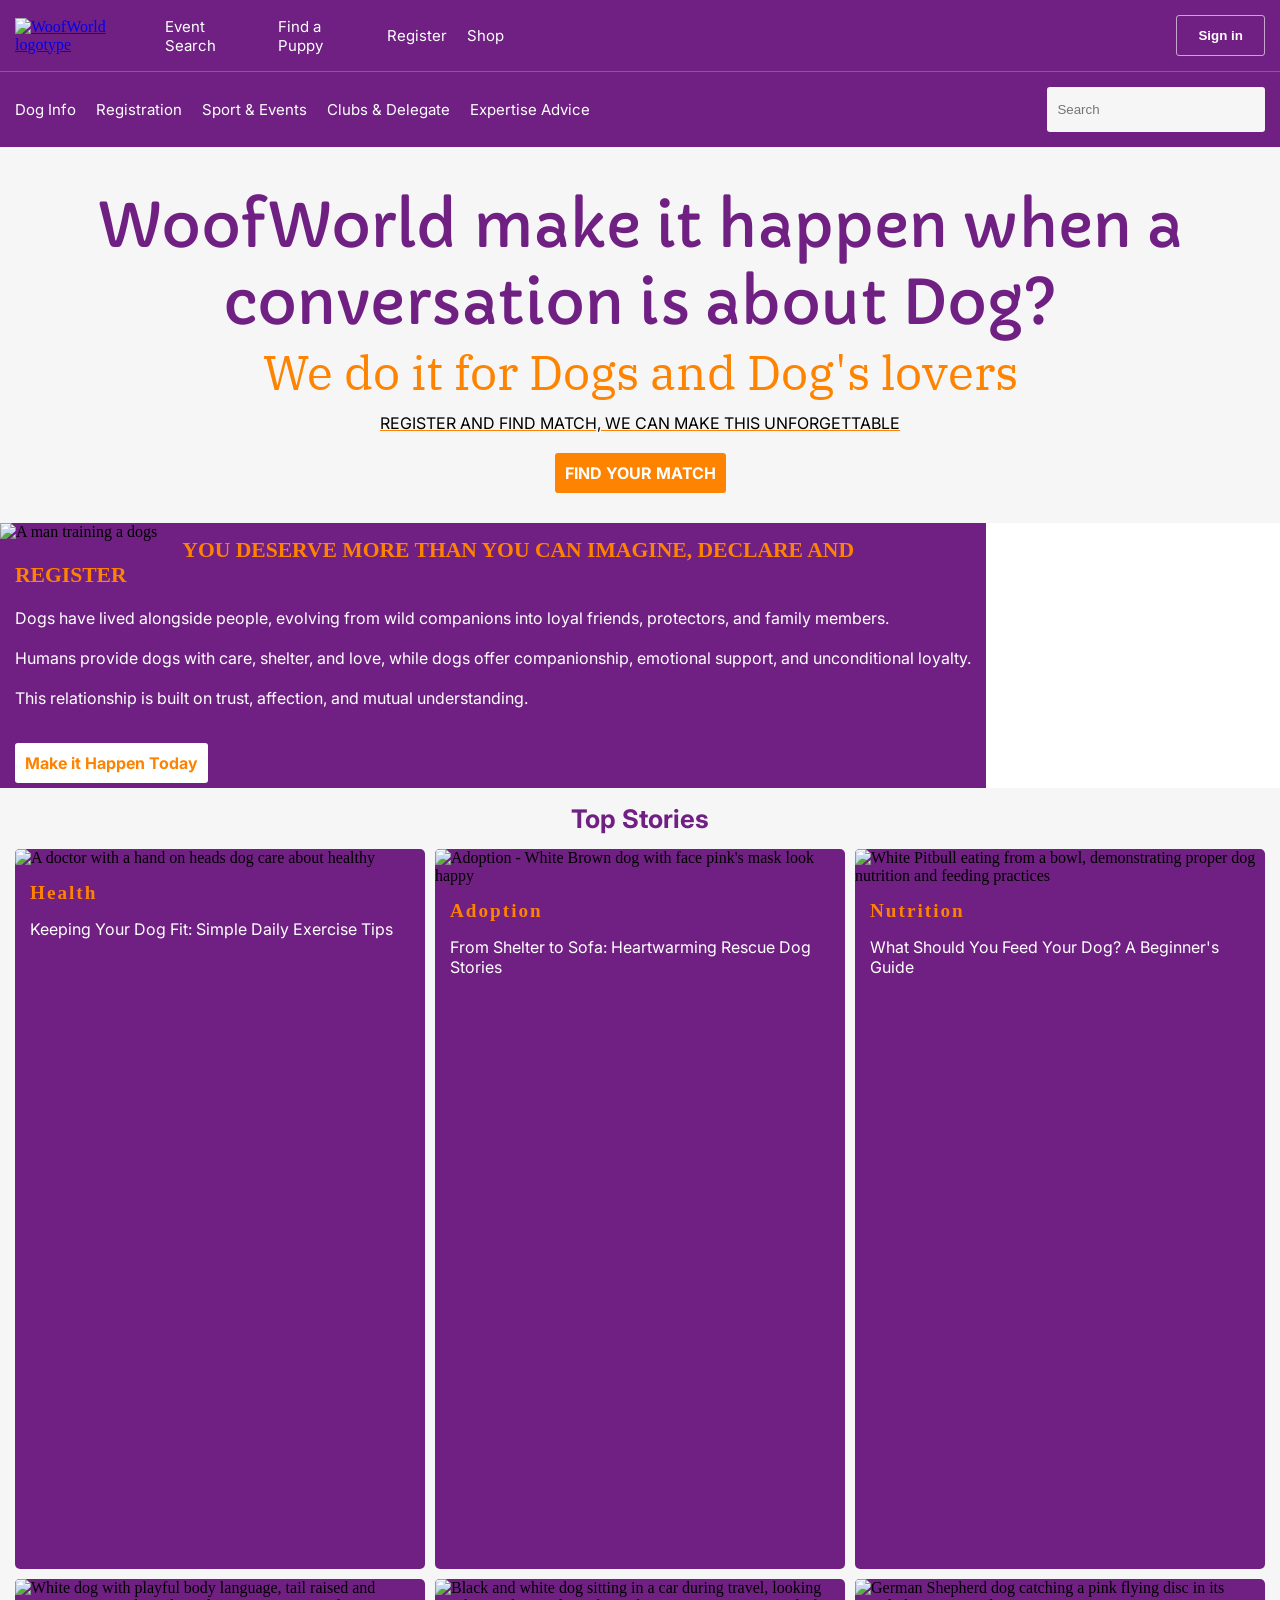
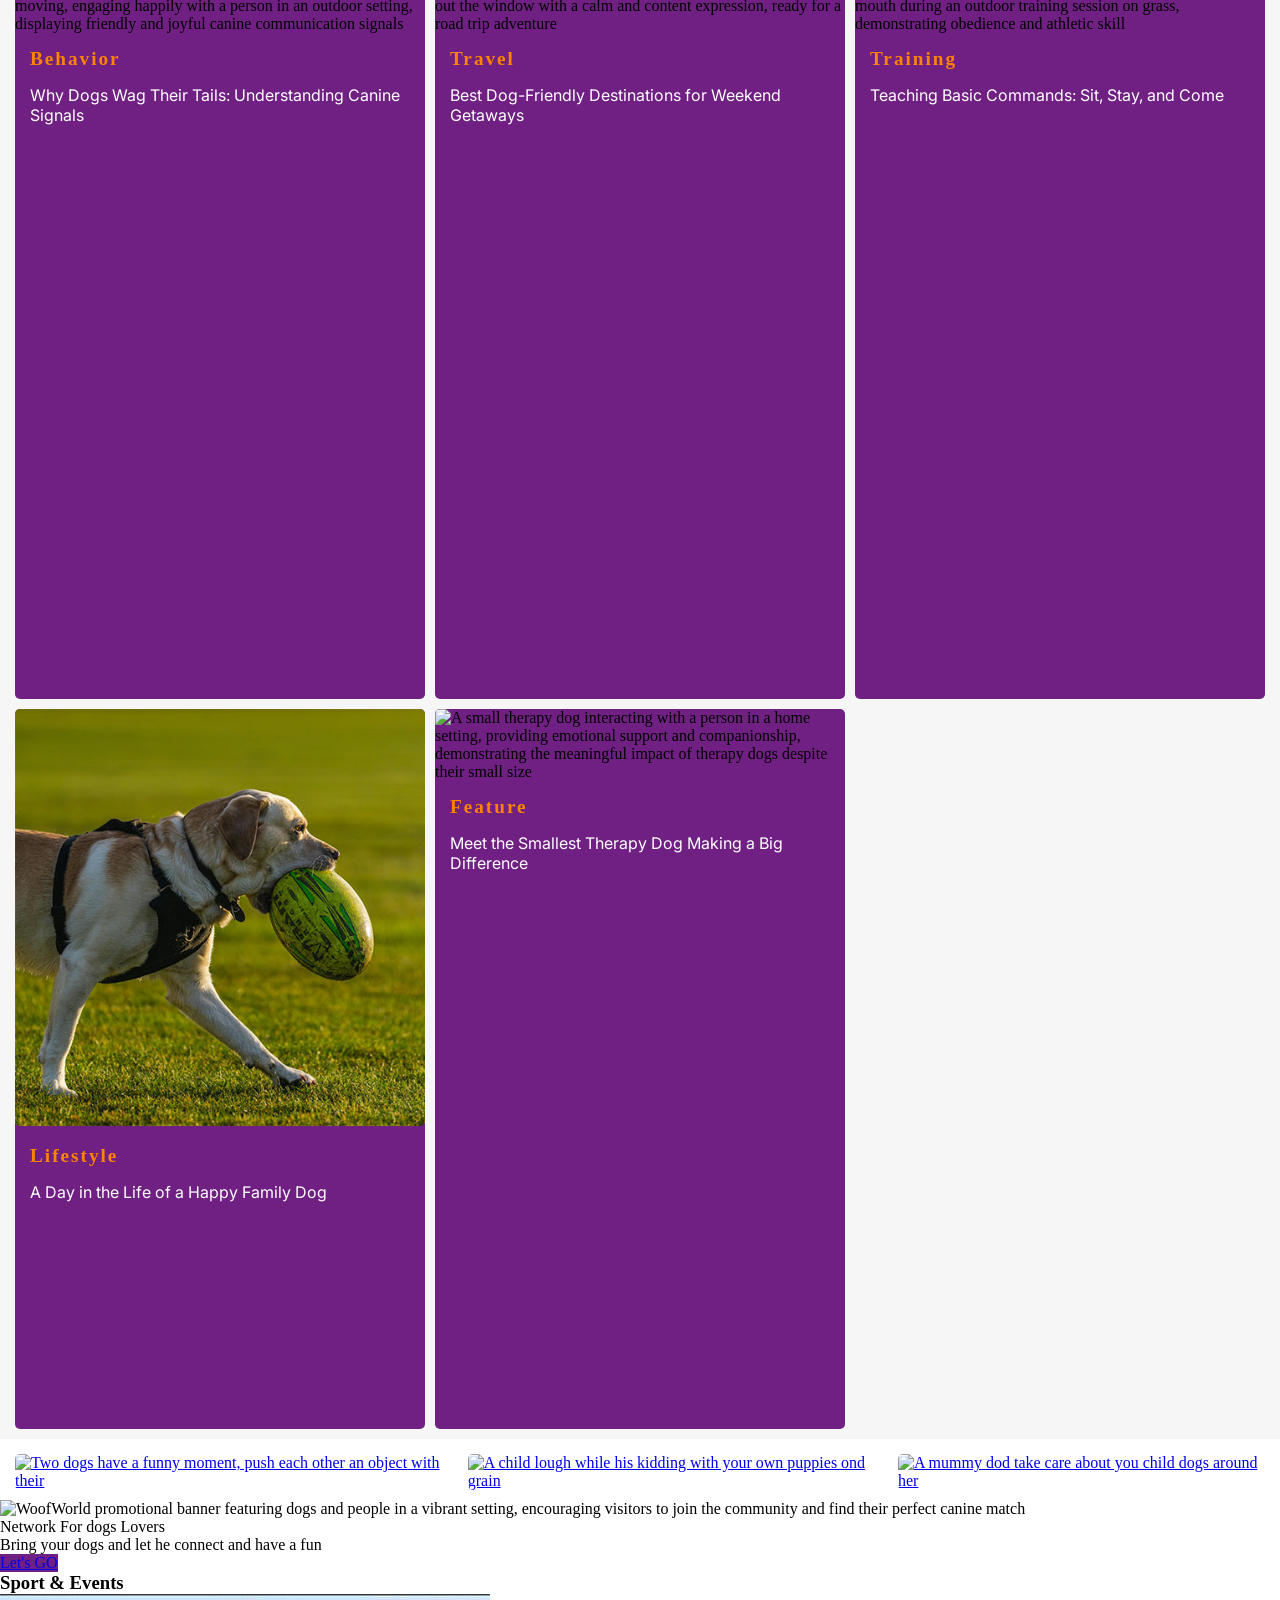
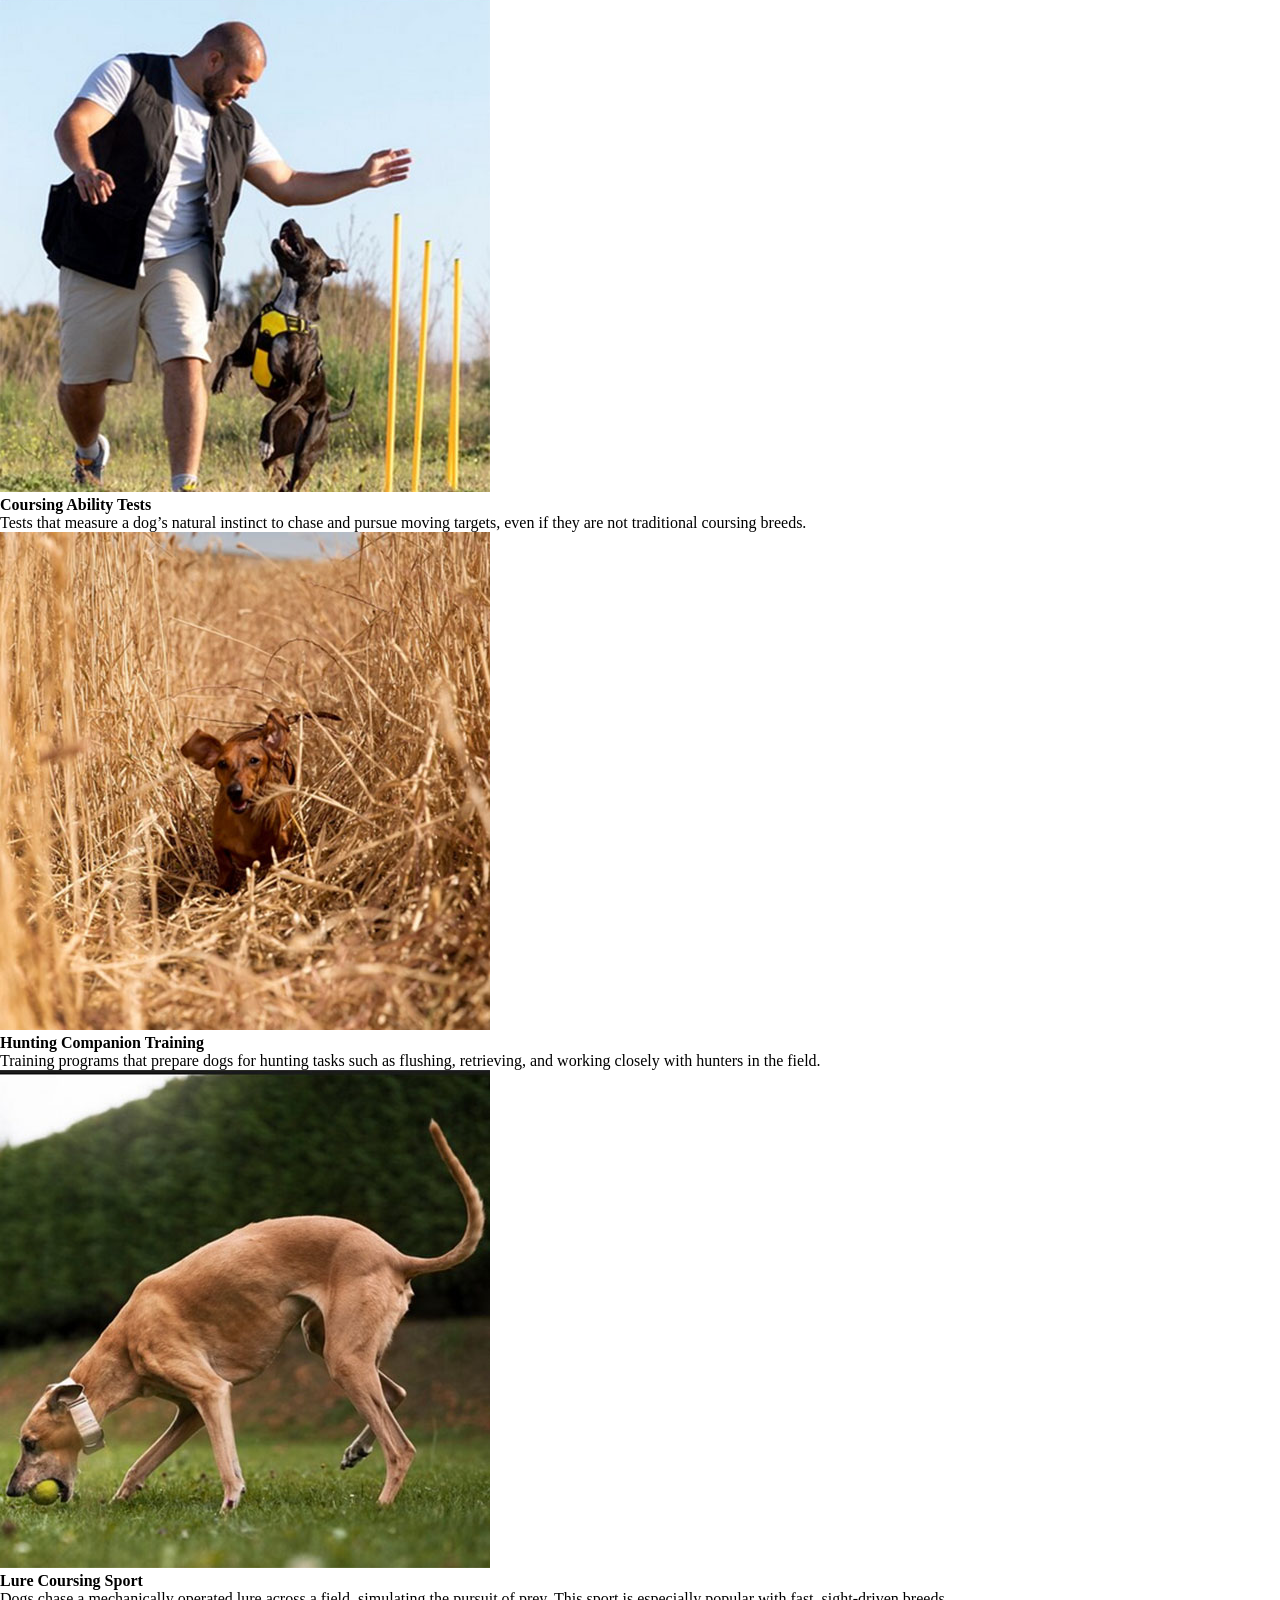
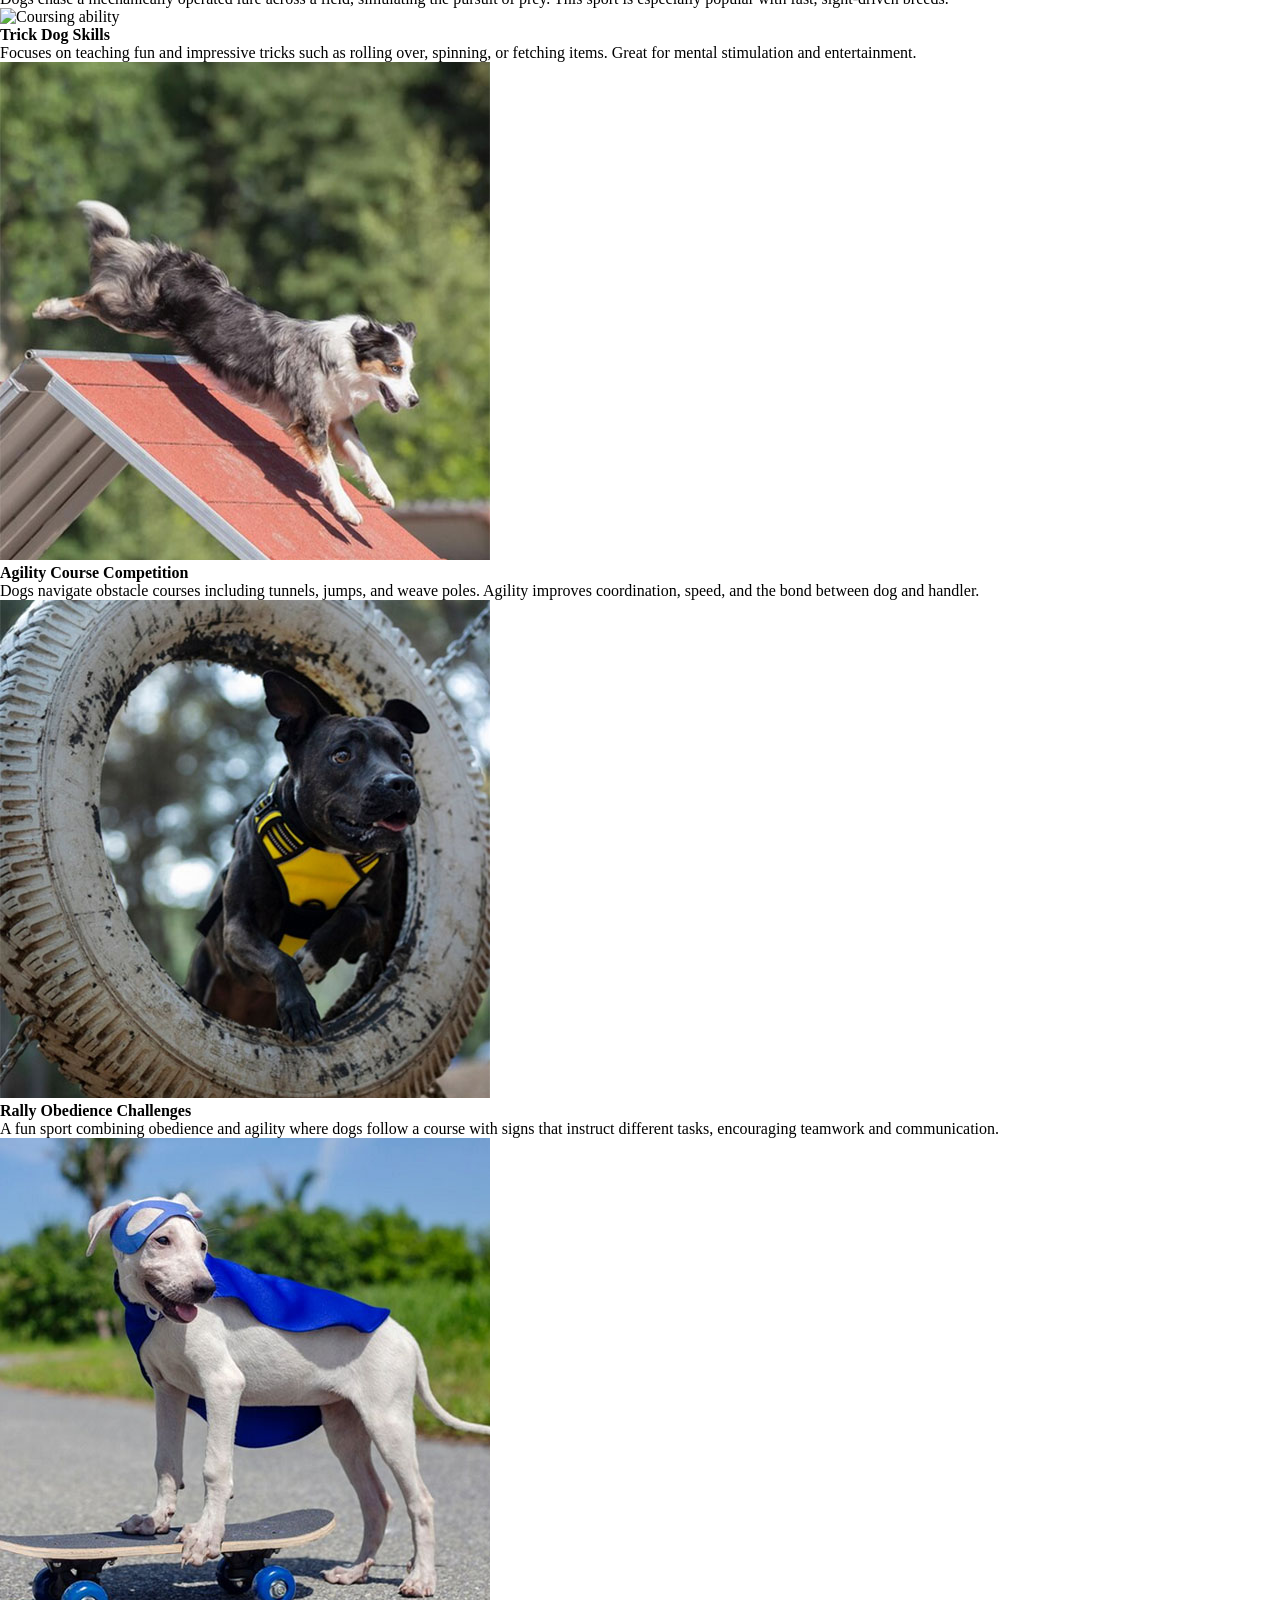
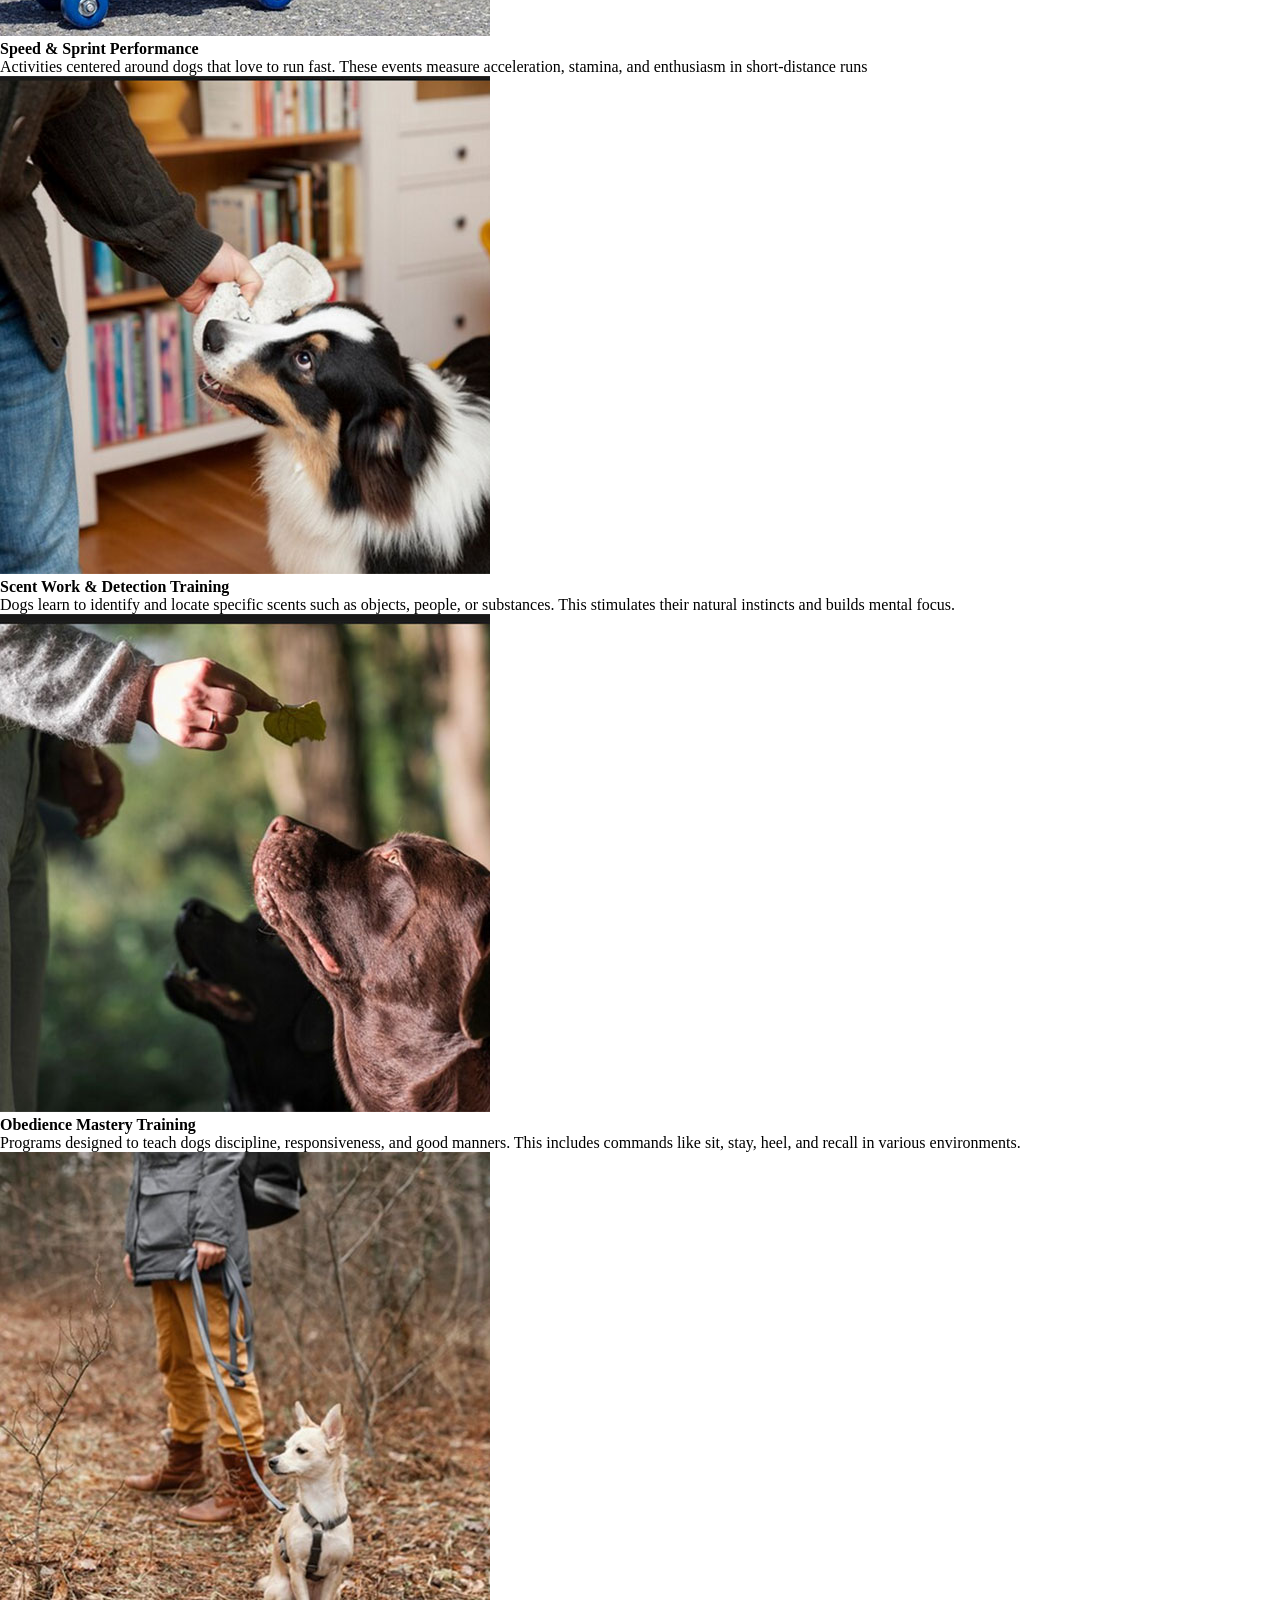
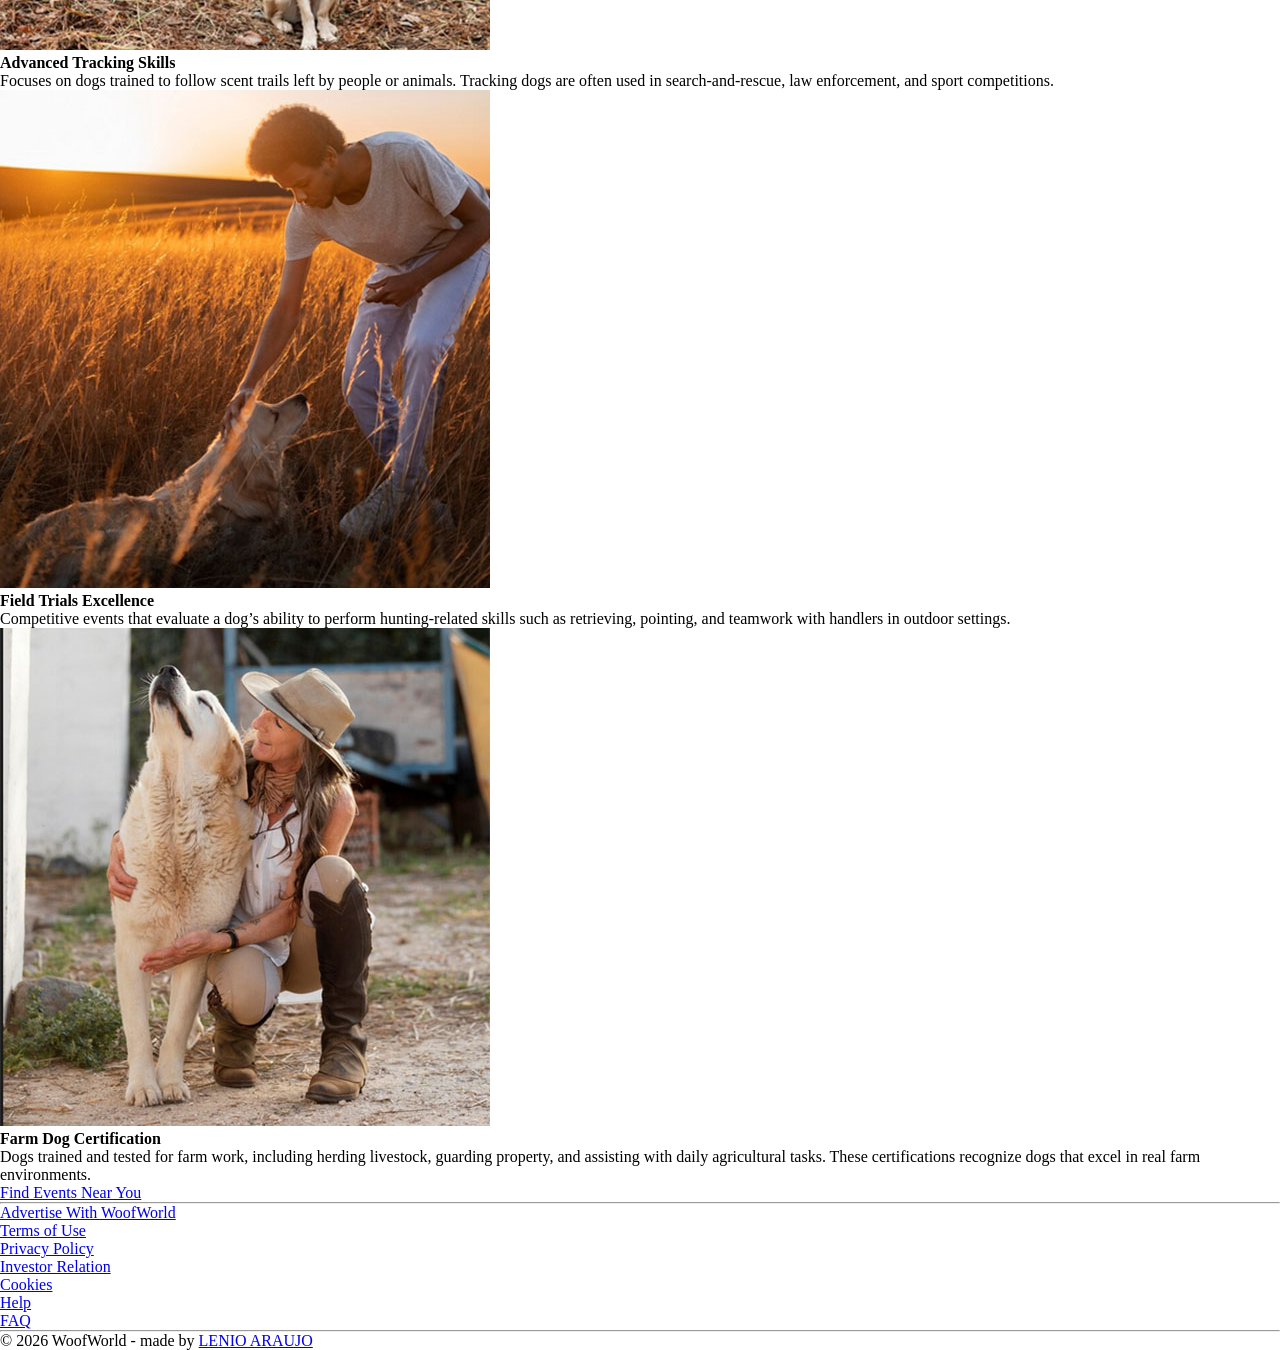
==== commit 6f8a34f1: "change color inside the top stories" ====
--- a/index.html
+++ b/index.html
@@ -78,42 +78,42 @@
       <section class="top-stories" aria-labelledby="top-stories" >
         <h3 id="top-stories">Top Stories</h3>
         <div class="stories-grid">
-          <article>
+          <article class="healthy-card">
             <img src="assets/Images/dogs/doctor-pet-care.jpg" alt="A doctor with a hand on heads dog care about healthy">
             <h4>Health</h4>
             <p>Keeping Your Dog Fit: Simple Daily Exercise Tips</p>
           </article>
-          <article>
+          <article class="adoption-card">
             <img src="assets/Images/dogs/adoption.jpg" alt="Adoption - White Brown dog with face pink's mask look happy">
             <h4>Adoption</h4>
             <P>From Shelter to Sofa: Heartwarming Rescue Dog Stories</P>
           </article>
-          <article>
+          <article class="nutrition-card">
             <img src="assets/Images/dogs/dogs-nutrition.jpg" alt="White Pitbull eating from a bowl, demonstrating proper dog nutrition and feeding practices">
             <h4>Nutrition</h4>
             <p>What Should You Feed Your Dog? A Beginner's Guide</p>
           </article>
-          <article>
+          <article class="behavior-card">
             <img src="assets/Images/dogs/dog-behavior.jpg" alt="White dog with playful body language, tail raised and moving, engaging happily with a person in an outdoor setting, displaying friendly and joyful canine communication signals">
             <h4>Behavior</h4>
             <p>Why Dogs Wag Their Tails: Understanding Canine Signals</p>
           </article>
-          <article>
+          <article class="travel-card">
             <img src="assets/Images/dogs/dogs-travel.jpg" alt="Black and white dog sitting in a car during travel, looking out the window with a calm and content expression, ready for a road trip adventure">
             <h4>Travel</h4>
             <p>Best Dog-Friendly Destinations for Weekend Getaways</p>
           </article>
-          <article>
+          <article class="training-card">
             <img src="assets/Images/dogs/dogs-training.jpg" alt="German Shepherd dog catching a pink flying disc in its mouth during an outdoor training session on grass, demonstrating obedience and athletic skill">
             <h4>Training</h4>
             <p>Teaching Basic Commands: Sit, Stay, and Come</p>
           </article>
-          <article>
+          <article class="lifestyle-card">
             <img src="assets/Images/dogs/dogs-lifestyle.jpg" alt="Happy family dog relaxing indoors on a comfortable couch, surrounded by family members in a warm, cozy home environment, conveying contentment and domestic companionship">
             <h4>Lifestyle</h4>
             <p>A Day in the Life of a Happy Family Dog</p>
           </article>
-          <article>
+          <article class="feature-card">
             <img src="assets/Images/dogs/dogs-feature.jpg" alt="A small therapy dog interacting with a person in a home setting, providing emotional support and companionship, demonstrating the meaningful impact of therapy dogs despite their small size">
             <h4>Feature</h4>
             <p>Meet the Smallest Therapy Dog Making a Big Difference</p>
--- a/styles.css
+++ b/styles.css
@@ -248,33 +248,55 @@
 }
 
 .top-stories{
-  background-color: #fe8301;
+  background-color: #f6f6f6;
   
 }
 
 .top-stories h3{
-  padding: 15px;
+  padding: 15px 0px 15px 0px;
   text-align: center;
   font-weight: 600px;
-  color: #fff;
-  font-size: 1.60rem  
+  color: #702083;
+  font-size: 1.60rem;
+  font-family: "inter", sans-serif;
 }
 
  .stories-grid img{
-  width: 400px;
-  padding-bottom: 15px;
+  width: 100%;
   border-radius: 5px;
 }
 
  .stories-grid article{
+  padding: 0px 0px 15px 0px;
+  background-color: #702083;
+  border-radius: 5px;
+  height: 80vh;
+}
+
+.stories-grid h4{
   padding: 15px 15px;
+  color: #fe8301;
+  font-weight: 600px;
+  font-family: "oswald";
+  letter-spacing: 2px;
+  font-size: 1.20rem
+}
+
+.stories-grid p{
+  color: #fff;
+  font-weight: 600px;
+  font-family: "inter", sans-serif;
+  padding-left: 15px;
 }
 
 .stories-grid{
   display: grid;
   grid-template-columns: 1fr 1fr 1fr;
   gap: 10px;
-}
-
-
-
+  padding: 0px 15px 10px 15px;
+}
+
+
+
+
+
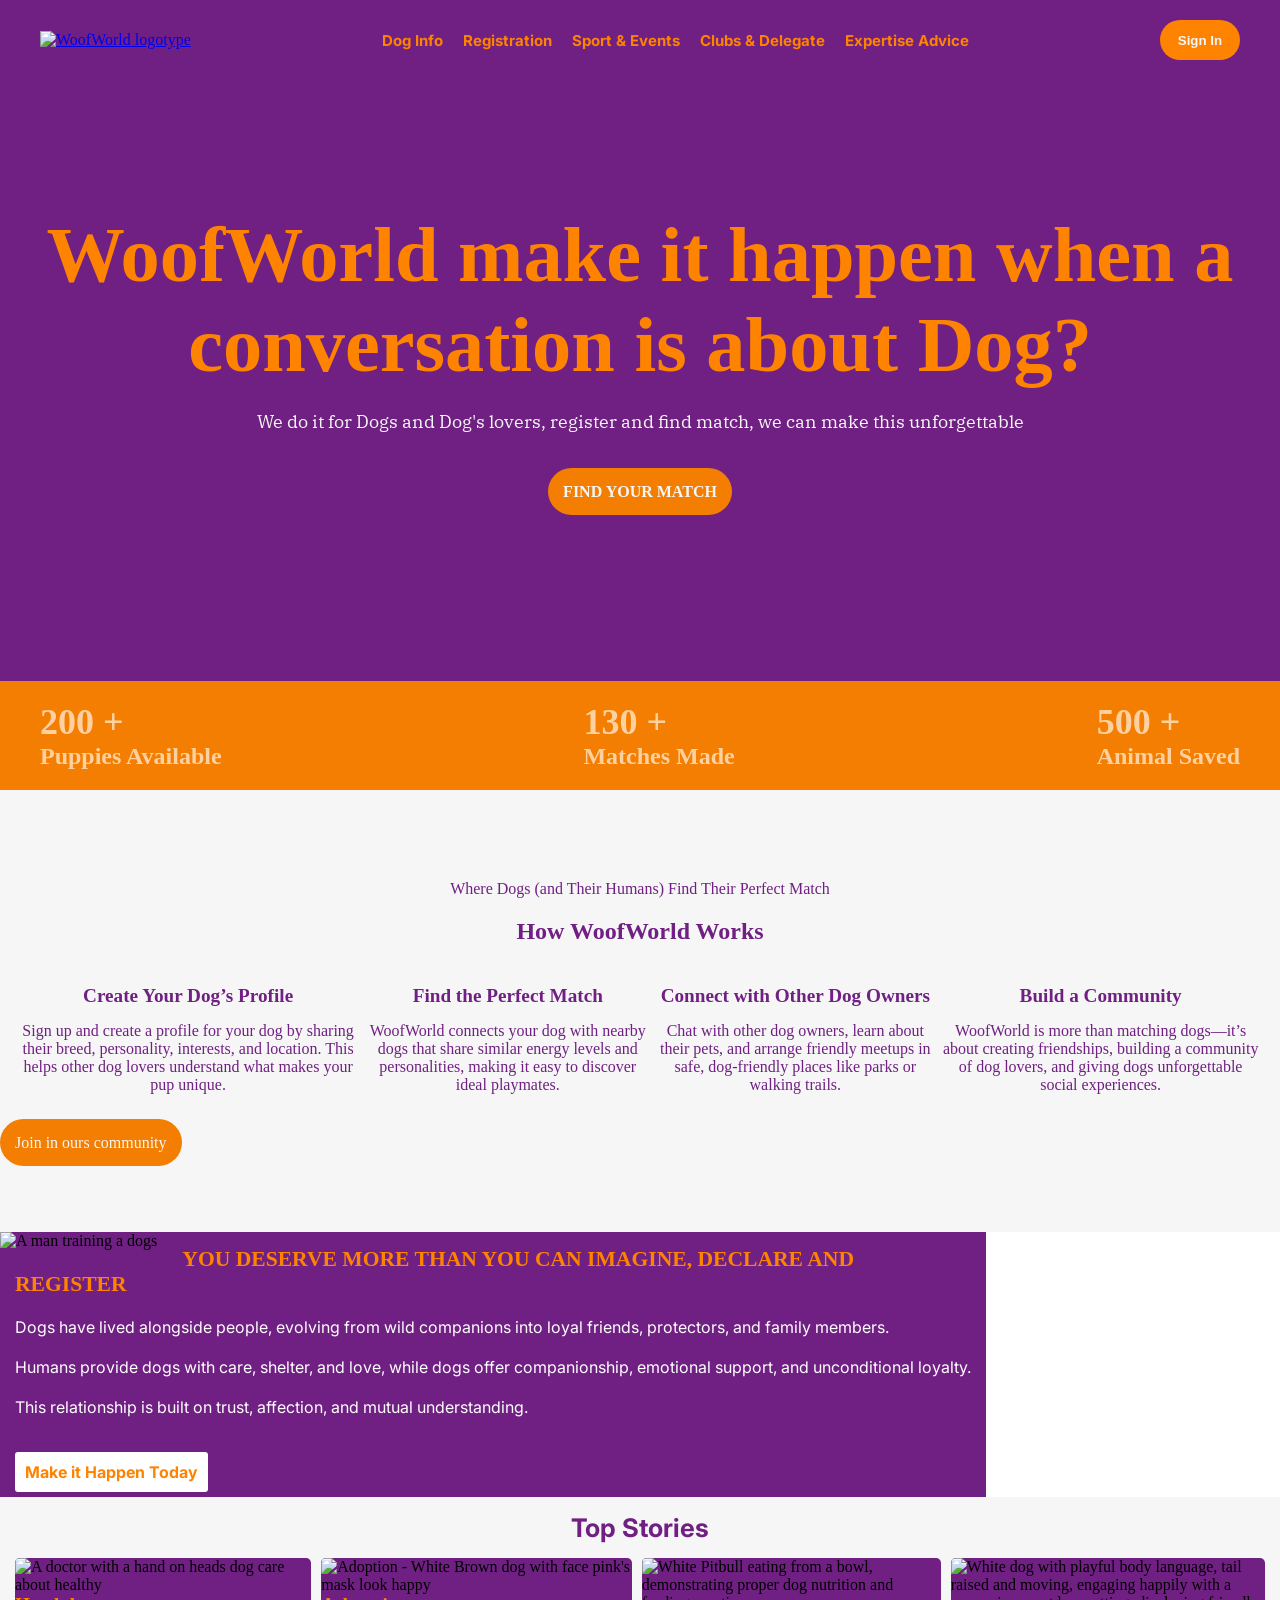
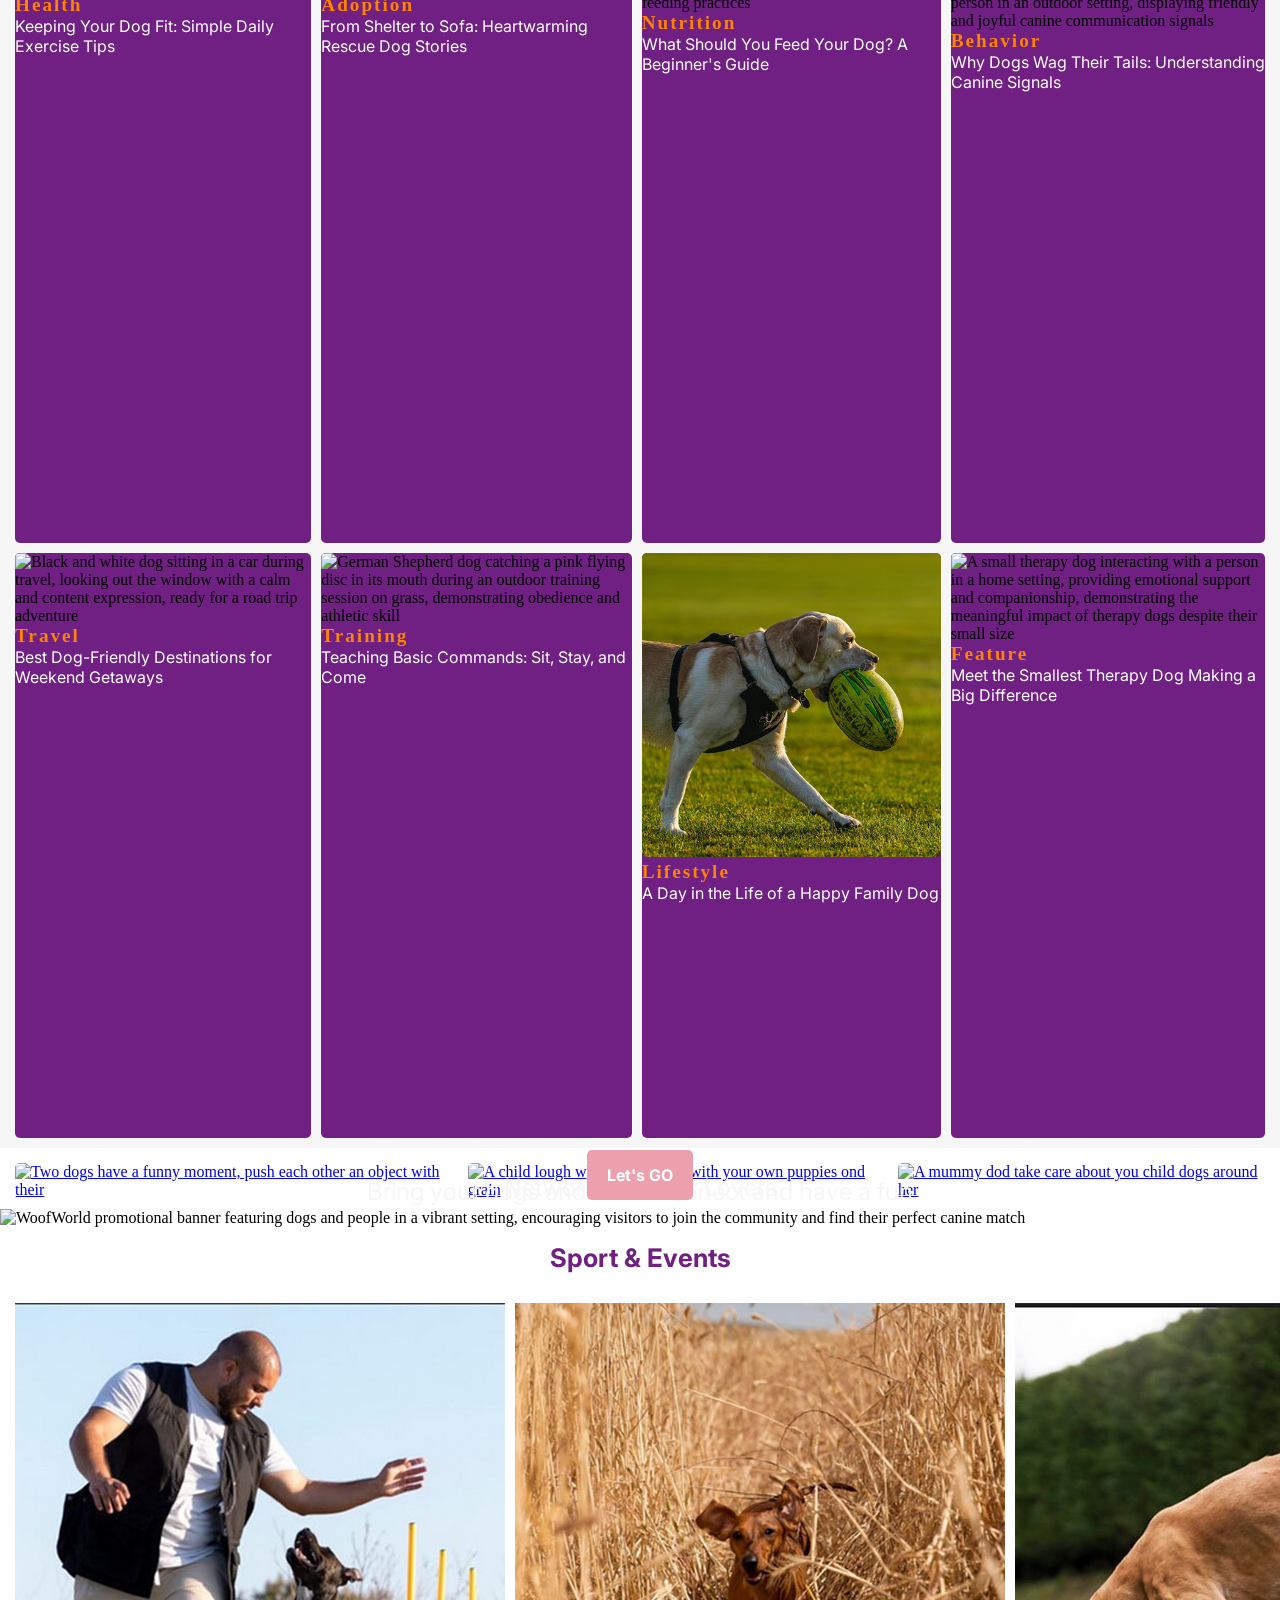
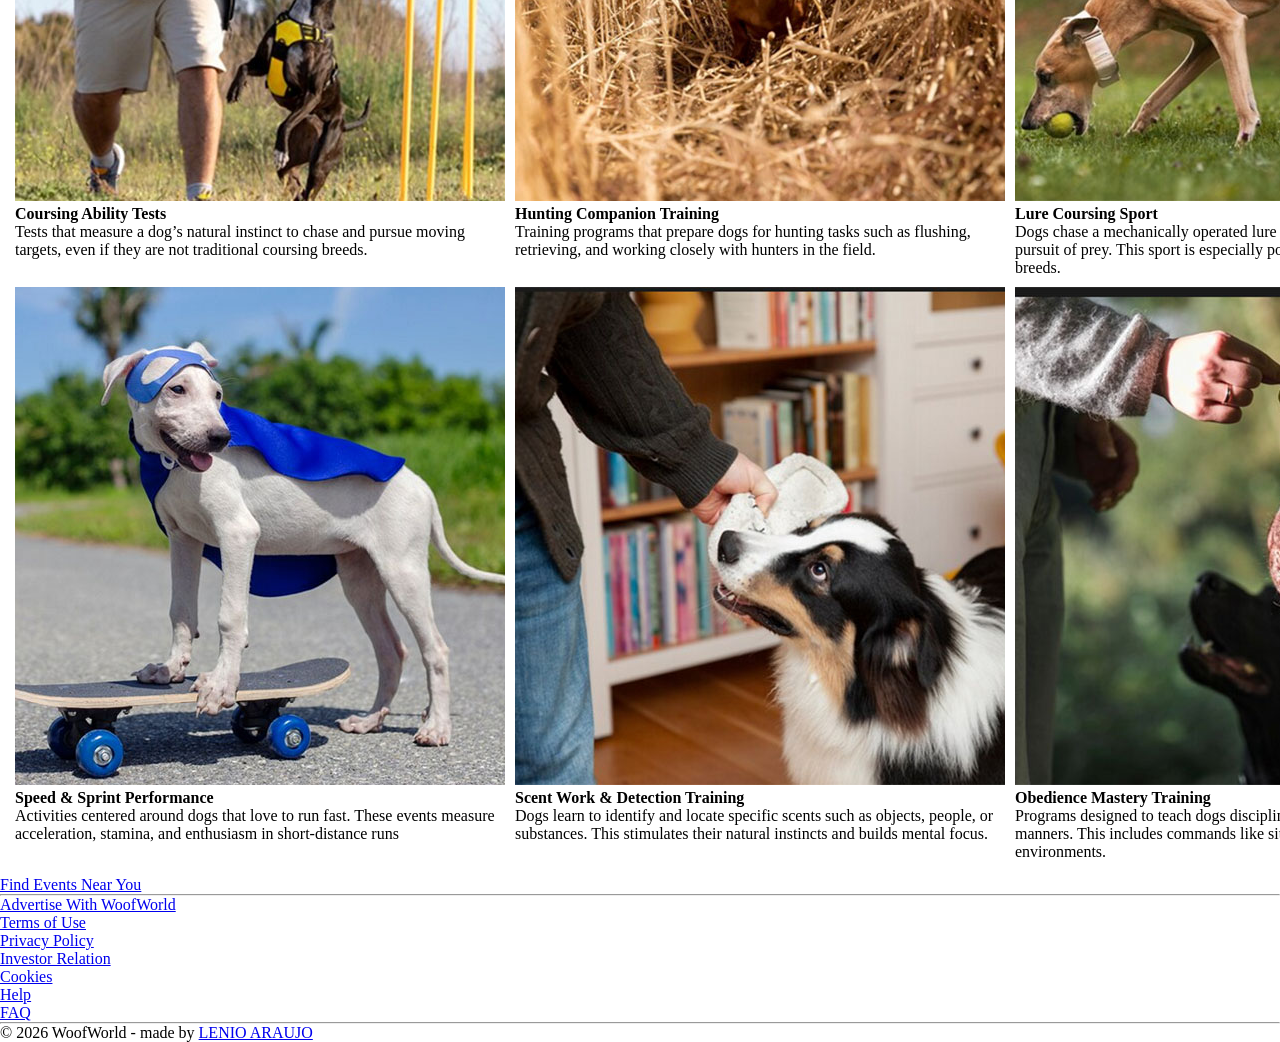
==== commit 4104ecf6: "add two new section for descvribe how the woofWorld work, to better experience user I add some color" ====
--- a/index.html
+++ b/index.html
@@ -19,23 +19,11 @@
     <title>WoofWorld</title>
   </head>
   <body>
-    <header>  
-      <div class="hero-top">
+    <header class="hero-top">  
         <a href="#back-to-home">
           <img class="woofworld-logo"  src="assets/images/logotype/tipography-logo.png" alt="WoofWorld logotype"/>
         </a>
         <nav class="primary-navigation" id="primary-menu" aria-label="primary navigation">
-          <ul>
-            <li><a href="event-search.html">Event Search</a></li>
-            <li><a href="find-a-puppy.html">Find a Puppy</a></li>
-            <li><a href="register.html">Register</a></li>
-            <li><a href="shop.html">Shop</a></li>
-            <!-- <li><a class="sign-color" href="sign-in.html">Sign In</a></li> -->
-          </ul> 
-          <input class="sign-color" type="submit" value="Sign in">
-        </nav>
-      </div>
-        <nav class="secondary-navigation" id="secondary-menu" aria-label="secondary navigation">
           <ul>
             <li><a href="dog-info.html">Dog Info</a></li>
             <li><a href="registration.html">Registration</a></li>
@@ -43,22 +31,54 @@
             <li><a href="clubs-&-delegate.html">Clubs & Delegate</a></li>
             <li><a href="Expertise-advice.html">Expertise Advice</a></li>
           </ul>
-          <input
-            class="find-dog-search"
-            type="search"
-            placeholder="Search"
-            name="search"
-            id="search-dog"
-            />
         </nav>
+        <button class="btn-sign" type="submit">Sign In</button> 
     </header>
      <!---------------------------------------- Hero Section ------------------------------------>
     <main>
-      <section class="about-dogs" id="back-to-home" >
+      <section class="primary-section" id="back-to-home" >
         <h1 class="hero-title">WoofWorld make it happen when a conversation is about Dog?</h1>
-        <p class="hero-subtitle">We do it for Dogs and Dog's lovers</p>
-        <p class="secondary-sub">Register and find match, we can make this unforgettable</p>
+        <p class="hero-subtitle">We do it for Dogs and Dog's lovers, register and find match, we can make this unforgettable</p>
         <a href="#registration" class="btn-match" id="registration" >Find your match</a>
+      </section>
+      <section class="secondary-section">
+        <article class="available-puppies">
+          <div class="available-number">
+            <p id="range-number-puppies">200 + </p> 
+            <p id="available">Puppies Available</p>
+          </div>
+           <div class="matches-made"> 
+            <p id="range-number-matches">130 +</p>
+            <p id="matches">Matches Made</p>
+          </div>
+           <div class="animal-saved">
+            <p id="range-number-animal-save">500 +</p>
+            <p id="animal-save">Animal Saved</p>
+          </div>
+        </article>
+      </section>
+      <section class="section-service">
+        <p id="dog-and-humans">Where Dogs (and Their Humans) Find Their Perfect Match</p>
+        <h2 id="woofWorld-works">How WoofWorld Works</h2>
+        <article class="function-service">
+          <div class="costumization-profile">
+            <p id="create-profile">Create Your Dog’s Profile</p> 
+            <p id="description-profile">Sign up and create a profile for your dog by sharing their breed, personality, interests, and location. This helps other dog lovers understand what makes your pup unique.</p>
+          </div>
+           <div class="connect-dogs"> 
+            <p id="subtitle-perfect-connect">Find the Perfect Match</p>
+            <p id="connects-description">WoofWorld connects your dog with nearby dogs that share similar energy levels and personalities, making it easy to discover ideal playmates.</p>
+          </div>
+           <div class="connection-lovers">
+            <p id="subtitle-connection">Connect with Other Dog Owners</p>
+            <p id="chat-description">Chat with other dog owners, learn about their pets, and arrange friendly meetups in safe, dog-friendly places like parks or walking trails.</p>
+          </div>
+           <div class="community">
+            <p id="subtitle-community">Build a Community</p>
+            <p id="woofWorld-community">WoofWorld is more than matching dogs—it’s about creating friendships, building a community of dog lovers, and giving dogs unforgettable social experiences.</p>
+          </div>
+        </article>
+        <a  class="community-web" href="community.html">Join in ours community</a>
       </section>
       <section class="btn-banner">
         <img  class="hero-image" src="assets/images/Design-PS/dog-brashes.png" alt="A man training a dogs">
@@ -140,8 +160,8 @@
       <!----------------------------------------------- Banner ----------------------------------------------->
       <section class="banner">
         <img src="assets/Images/Design-PS/banner-design.jpg" alt="WoofWorld promotional banner featuring dogs and people in a vibrant setting, encouraging visitors to join the community and find their perfect canine match">
-        <p class="banner-text">Network For dogs Lovers</p>
-        <p class="banner-sub-text">Bring your dogs and let he connect and have a fun</p>
+        <p id="banner-text">Network For dogs Lovers</p>
+        <p id="banner-sub-text">Bring your dogs and let he connect and have a fun</p>
         <a class="btn-banner" href="/banner">Let's GO</a>
       </section>
       <!------------------------------------------ Sport & Events -------------------------------------->
--- a/styles.css
+++ b/styles.css
@@ -8,72 +8,53 @@
 
 .woofworld-logo{
   width: 150px;
+  margin-left: 20px;
 }
 
 .hero-top{
   display: flex;
   justify-content: space-between;
+  padding: 20px;
+  background-color: #702083;
   align-items: center;
-  padding: 15px;
-  border-bottom: 1px solid #ffffff3a;
-  background-color: #702083;
-}
-
-.primary-navigation{
-  display: flex;
-  justify-content: flex-end;
-  align-items: center;
 }
 
 .primary-navigation ul{
-  display: flex;
-  justify-content: space-between;
-  align-items: center;
   gap: 20px;
   list-style: none;
-  margin-left: 0rem;
-  margin-right: 42rem;
-}
-
-.secondary-navigation{
-  display: flex;
-  justify-content: space-between;
+  display: flex;
   align-items: center;
-  padding: 15px 15px 15px 15px; 
-}
-
-.secondary-navigation ul{
-  display: flex;
-  justify-content: start;
-  list-style: none;
-  gap: 20px; 
-}
+}
+
+.btn-sign{
+  margin-right: 20px;
+  height: 2.50rem;
+  width: 5rem;
+  border-radius: 100px;
+  background-color: #FE8301;
+  color: #F6F6F6;
+  font-weight: bold;
+  border: none; 
+  cursor: pointer;
+}
+
 
 /* Add color and style to primary navigation Bar*/
 
  .primary-navigation ul a{ 
-  color: #FFFFFF;
+  color: #FE8301;
   text-decoration: none;
   font-family: "inter", sans-serif;
   font-size: 15px;
   transition: 0.2s;
-}
- 
- .sign-color{
-  color: #FFFFFF;
-  font-weight: bold;
-  background-color: transparent;
-  padding: 0.75rem;
-  width: 7vw;
-  border-radius: 3px;
-  border: 1px solid #ffffff9a;
-  cursor: pointer;
-  transition: 0.4s;
-} 
+  font-weight: bold;;
+}
 
 .primary-navigation ul a:hover{
-  color: #FE8301;
-
+  color: #F6F6F6;
+  border-bottom: 1px solid #FE8301;
+  padding: 3px 10px 3px 10px;
+  border-radius: 50px;
 }
 
 .primary-navigation ul a:active{
@@ -81,100 +62,137 @@
 }
 
 
-.sign-color:hover{
-  background-color: #FE8301;
-}
-
-.sign-color:active{
-  background-color: #B65F02;
-}
-
-/* Style Secondary Navigation Bar */
-
-
-.secondary-navigation a {
-  text-decoration: none;
-}
-
-.secondary-navigation{
+/* First Section - Hero */
+
+.primary-section{
+  text-align: center;
+  padding: 80px 0px 180px 0px;
   background-color: #702083;
-  font-family: "inter", sans-serif;
-  font-size: 15px;
-  transition: 0.3s
-}
-
-.secondary-navigation a{
-  color: #fff;
-}
-
-.secondary-navigation ul a:hover{
+  margin: auto;
+}
+
+ .hero-title{
   color: #FE8301;
-  border-bottom: 2px solid #FE8301;
-  font-weight: bold;
-}
-
-.secondary-navigation ul a:active{
-  color: #fff;
-}
-
-input[type="search"] {
+  font-size: 4.90em;
+  font-weight: bold;
+  margin: 50px 40px 20px 40px;
+}
+
+.hero-subtitle{
+  font-size: 18px;
+  color: #f6f6f6;
+  font-family: "IBM Plex Serif", serif;
+  margin-bottom: 50px
+}
+
+.primary-section a{
+  text-decoration: none;
+  color: #f6f6f6;
+  font-size: 16px;
+  text-transform: uppercase;
+  font-weight: bold;
+  background-color: #f37e01;
+  padding: 15px;
+  border-radius: 100px;
+} 
+
+.secondary-section {
+  background-color: #f37e01;
+  font-size: 1.50rem;
+}
+.available-puppies{
+  display: flex;
+  justify-content: space-between;
+  padding: 20px 40px 20px 40px;
+  margin: auto;
+}
+
+#range-number-puppies{
+  font-size: 1.50em;
+  font-weight: bold;
+  color: #ffd1a1;
+}
+
+#available{
+  font-weight: bold;
+  color: #ffd1a1;
+}
+
+#range-number-matches{
+  font-size: 1.50em;
+  font-weight: bold;
+  color: #ffd1a1;
+}
+
+#matches{
+  font-weight: bold;
+  color: #ffd1a1;
+}
+
+#range-number-animal-save{
+  font-size: 1.50em;
+  font-weight: bold;
+  color: #ffd1a1;
+}
+
+#animal-save{
+  font-weight: bold;
+  color: #ffd1a1;
+}
+
+
+.section-service{
+  background-color: #f6f6f6;
+  padding: 80px 0px;
+  margin: auto;
+  max-width: auto;
+}
+
+#dog-and-humans, #woofWorld-works{
+  text-align: center;
   padding: 10px;
-  width: 17vw;
-  height: 5vh;
-  background-color: #f6f6f6;
-  border: none;
-  border-radius: 3px;
+  color: #702083;
 } 
 
-input:focus[type="search"]{
-  outline: 3px solid #fe8301; 
-  width: 20rem;
-}
-
-/* First Section - Hero */
-
-.about-dogs{
-  text-align: center;
-  padding: 40px;
-  background-color: #f6f6f6;
-}
-
- .hero-title{
-  color: #702083;
-  font-size: 3.80em;
-  font-family: "Capriola", sans-serif;
-  font-weight: 400;
-  font-style: normal;
-}
-
-.hero-subtitle{
-  font-size: 3em;
-  margin-bottom: 10px;
-  color: #FE8301;
-  font-family: "IBM Plex Serif", serif;
-  font-weight: 400;
-  font-style: normal;
-}
-
-
-.secondary-sub{
-  margin-bottom: 30px;
-  font-size: 1rem;
-  text-transform: uppercase;
-  font-family: "inter", sans-serif;
-  text-decoration: underline #FE8301;;
-}
-
-.btn-match {
-  background-color: #FE8301;
-  text-decoration: none;
-  padding: 10px;
-  color: #fff;
-  font-family: "inter", sans-serif;
-  font-weight: bold;
-  text-transform: uppercase;
-  border-radius: 3px;
-}
+#woofWorld-works{
+  padding-bottom: 20px; 
+}
+
+.function-service{
+  display: flex;
+  justify-content: space-between;
+  margin: 20px;
+  gap: 10px;
+  text-align: center;
+}
+
+#create-profile,
+#subtitle-perfect-connect,
+#subtitle-connection,
+#subtitle-community {
+  color: #702083;
+  padding-bottom: 15px;
+  font-size: 1.20rem;
+  font-weight: bold;
+}
+
+#description-profile,
+#connects-description,
+#chat-description,
+#woofWorld-community {
+  color: #702083;
+  padding-bottom: 20px;
+  font-size: 16px;
+}
+
+.section-service a{
+  text-decoration: none;
+  background-color: #f37e01;
+  color: #f6f6f6;
+  padding: 15px;
+  border-radius: 100px;
+}
+
 
 .btn-match:hover{
   background-color: #f37e01;
@@ -267,14 +285,12 @@
 }
 
  .stories-grid article{
-  padding: 0px 0px 15px 0px;
   background-color: #702083;
   border-radius: 5px;
-  height: 80vh;
+  height: 65vh;
 }
 
 .stories-grid h4{
-  padding: 15px 15px;
   color: #fe8301;
   font-weight: 600px;
   font-family: "oswald";
@@ -286,17 +302,70 @@
   color: #fff;
   font-weight: 600px;
   font-family: "inter", sans-serif;
-  padding-left: 15px;
 }
 
 .stories-grid{
   display: grid;
-  grid-template-columns: 1fr 1fr 1fr;
+  grid-template-columns: repeat(4, auto);
   gap: 10px;
   padding: 0px 15px 10px 15px;
 }
 
-
-
-
-
+.banner{
+  position: relative; 
+}
+
+.banner img {
+  width: 100%;
+}
+
+#banner-text{
+  position: absolute;
+  bottom: 60%;
+  left: 50%;
+}
+
+#banner-sub-text{
+  position: absolute;
+  bottom: 40%;
+  left: 50%;
+}
+
+.banner a{
+  position: absolute;
+  bottom: 10%;
+  left: 50%;
+  transform: translate(-50%, -50%);
+  background-color: #eca0ad;
+  padding: 15px 20px 15px 20px;
+  color: white;
+  text-decoration: none;
+  font-family: inter;
+  border-radius: 5px;
+  font-weight: bold;
+}
+
+.banner p{
+  transform: translate(-50%, -50%);
+  font-size: 1.50em;
+  color: #f6f6f6;
+  font-weight: 600px;
+  font-family: inter;
+}
+
+#sport-events{
+   padding: 15px 0px 15px 0px;
+  text-align: center;
+  font-weight: 600px;
+  color: #702083;
+  font-size: 1.60rem;
+  font-family: "inter", sans-serif;
+}
+
+.event-grid{
+  display: grid;
+  grid-template-columns: repeat(6, auto);
+  gap: 10px;
+  padding: 15px;
+}
+
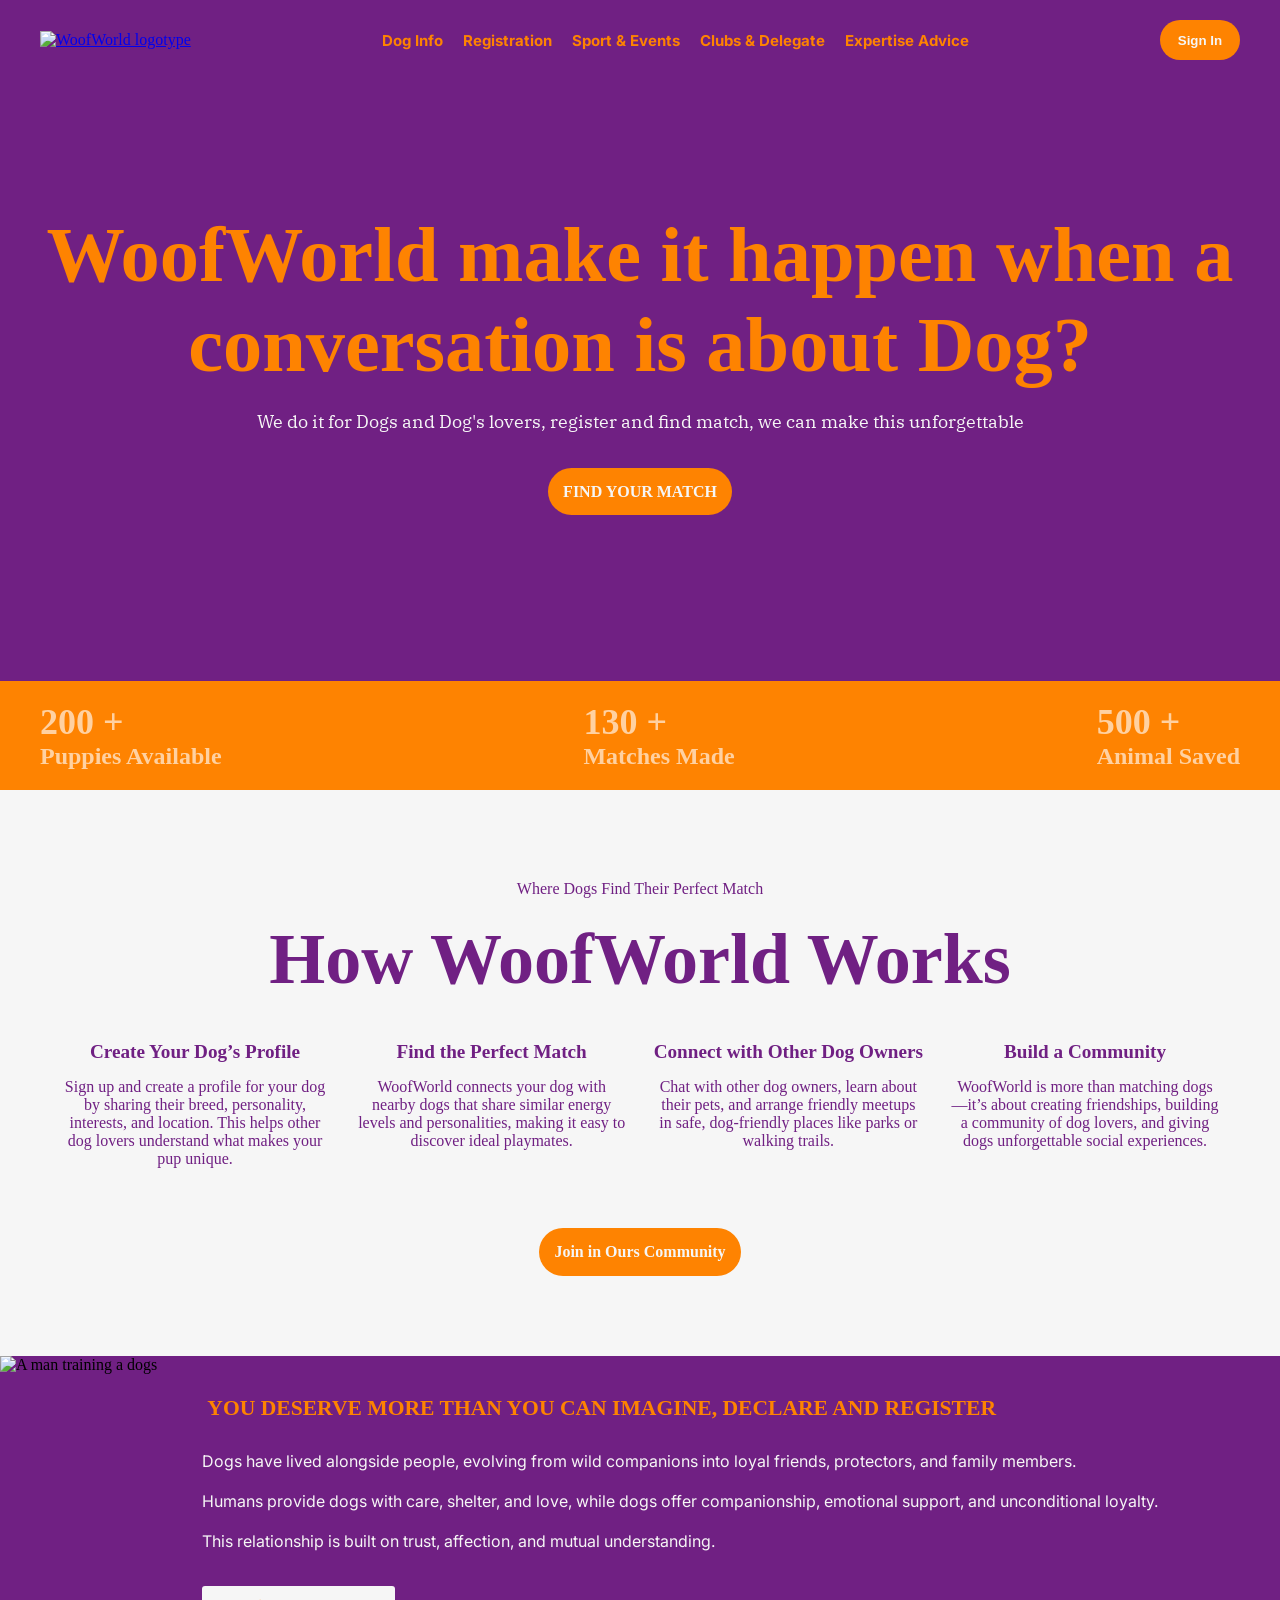
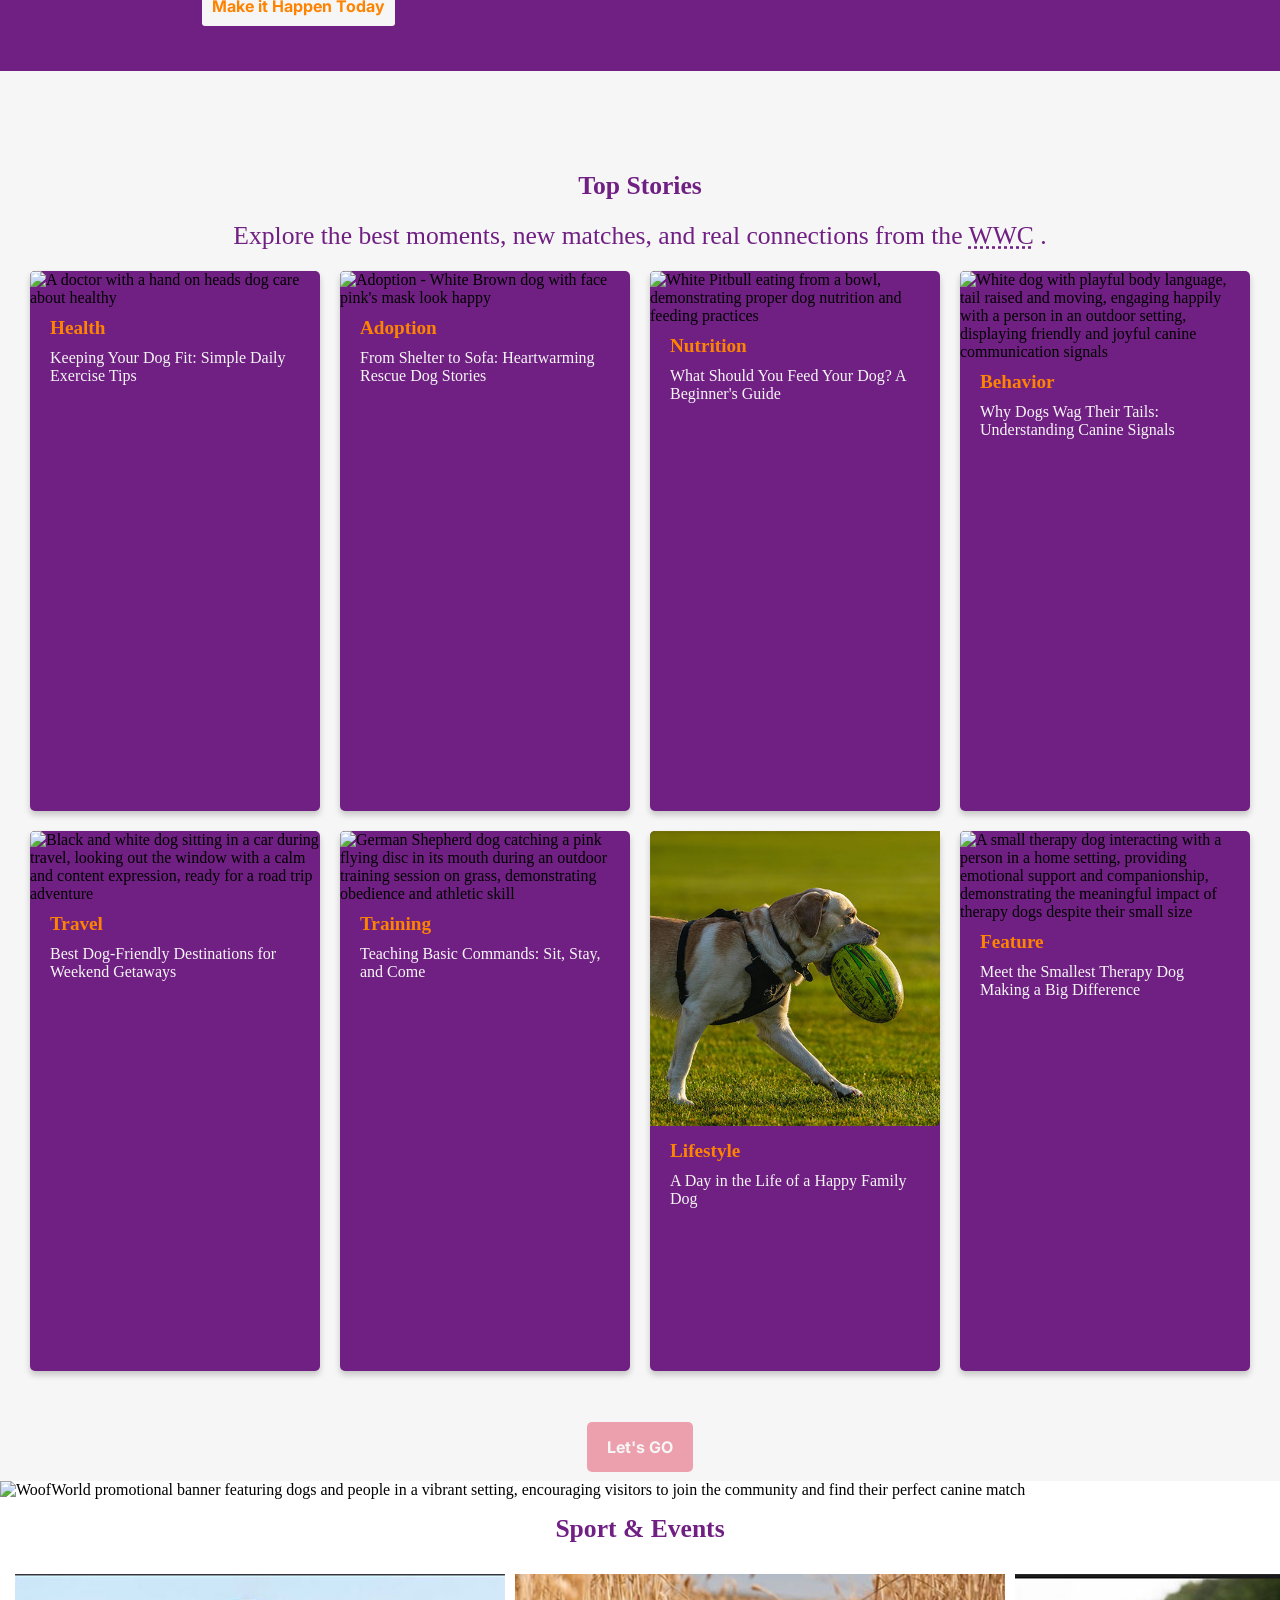
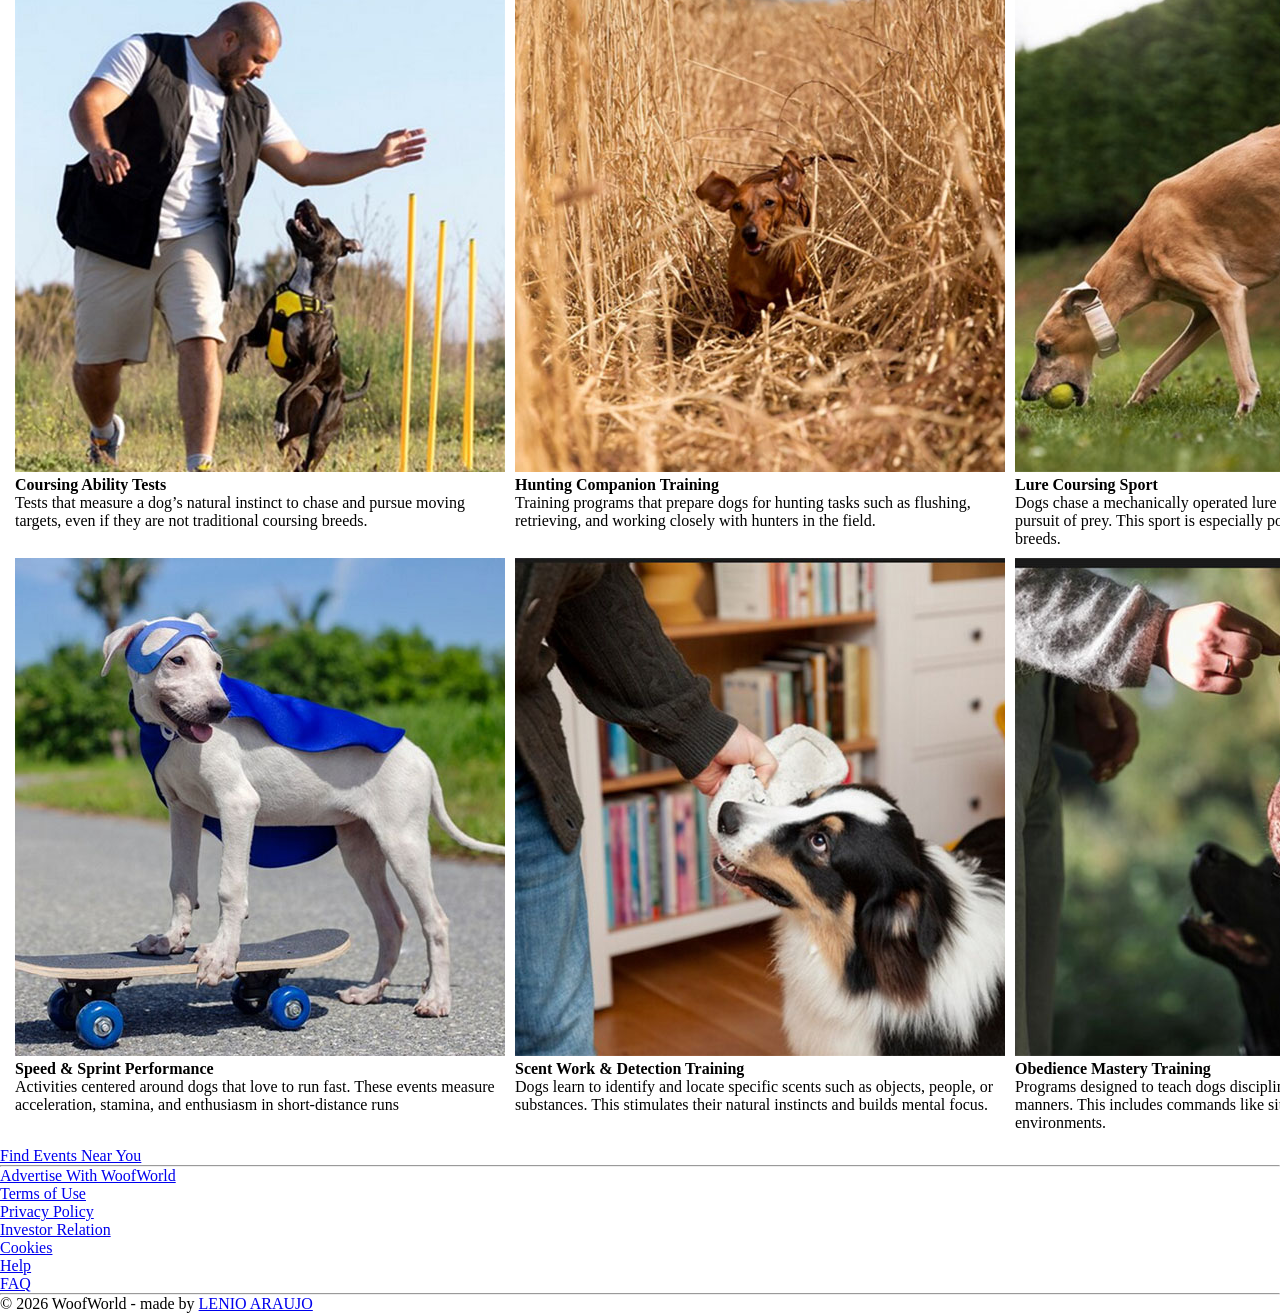
==== commit 9f5a2b50: "chenge layout, add on card interaction" ====
--- a/index.html
+++ b/index.html
@@ -24,7 +24,7 @@
           <img class="woofworld-logo"  src="assets/images/logotype/tipography-logo.png" alt="WoofWorld logotype"/>
         </a>
         <nav class="primary-navigation" id="primary-menu" aria-label="primary navigation">
-          <ul>
+          <ul class="nav-list">
             <li><a href="dog-info.html">Dog Info</a></li>
             <li><a href="registration.html">Registration</a></li>
             <li><a href="sport-&-envents.html">Sport & Events</a></li>
@@ -44,24 +44,24 @@
       <section class="secondary-section">
         <article class="available-puppies">
           <div class="available-number">
-            <p id="range-number-puppies">200 + </p> 
-            <p id="available">Puppies Available</p>
+            <p class="stat-number">200 + </p> 
+            <p class="stat-label">Puppies Available</p>
           </div>
            <div class="matches-made"> 
-            <p id="range-number-matches">130 +</p>
-            <p id="matches">Matches Made</p>
+            <p class="stat-number">130 +</p>
+            <p class="stat-label">Matches Made</p>
           </div>
            <div class="animal-saved">
-            <p id="range-number-animal-save">500 +</p>
-            <p id="animal-save">Animal Saved</p>
+            <p class="stat-number">500 +</p>
+            <p class="stat-label">Animal Saved</p>
           </div>
         </article>
       </section>
       <section class="section-service">
-        <p id="dog-and-humans">Where Dogs (and Their Humans) Find Their Perfect Match</p>
+        <p id="dog-and-humans">Where Dogs Find Their Perfect Match</p>
         <h2 id="woofWorld-works">How WoofWorld Works</h2>
         <article class="function-service">
-          <div class="costumization-profile">
+          <div class="customization-profile">
             <p id="create-profile">Create Your Dog’s Profile</p> 
             <p id="description-profile">Sign up and create a profile for your dog by sharing their breed, personality, interests, and location. This helps other dog lovers understand what makes your pup unique.</p>
           </div>
@@ -78,69 +78,87 @@
             <p id="woofWorld-community">WoofWorld is more than matching dogs—it’s about creating friendships, building a community of dog lovers, and giving dogs unforgettable social experiences.</p>
           </div>
         </article>
-        <a  class="community-web" href="community.html">Join in ours community</a>
-      </section>
-      <section class="btn-banner">
-        <img  class="hero-image" src="assets/images/Design-PS/dog-brashes.png" alt="A man training a dogs">
-        <h2 class="hero-text">You deserve more than you can imagine, Declare and register</h2>
-        <p class="hero-description">
-          Dogs have lived alongside people, evolving from wild companions into loyal friends, protectors, and family members.
-        </p>
-        <p> 
-          Humans provide dogs with care, shelter, and love, while dogs offer companionship, emotional support, and unconditional loyalty.
-        </p>
-        <p>This relationship is built on trust, affection, and mutual understanding. </p>
-        <div class="registration">
-          <a href="registration">Make it Happen Today</a>
-        </div>
+        <div class="community-subscription">
+          <a  class="community-web" href="community.html">Join in Ours Community</a>
+        </div>
+      </section>
+      <section class="banner-container">
+          <img  class="hero-image" src="assets/images/Design-PS/dog-brashes.png" alt="A man training a dogs">
+          <div class="content-description">
+            <h2 class="hero-text">You deserve more than you can imagine, Declare and register</h2>
+            <p class="hero-description">Dogs have lived alongside people, evolving from wild companions into loyal friends, protectors, and family members.</p>
+            <p> Humans provide dogs with care, shelter, and love, while dogs offer companionship, emotional support, and unconditional loyalty.</p>
+            <p>This relationship is built on trust, affection, and mutual understanding. </p>
+            <div class="registration">
+              <a href="registration">Make it Happen Today</a>
+            </div>
+          </div>
       </section>
       <!---------------------------------------- Top Stories ------------------------------------------->
-      <section class="top-stories" aria-labelledby="top-stories" >
-        <h3 id="top-stories">Top Stories</h3>
+      <section class="top-stories-container" aria-labelledby="top-stories" >
+        <h3 class="title-stories">Top Stories</h3>
+        <p class="subtitle-stories">Explore the best moments, new matches, and real connections from the  <abbr title ="WoofWorld Community">WWC</abbr> .</p>
         <div class="stories-grid">
           <article class="healthy-card">
             <img src="assets/Images/dogs/doctor-pet-care.jpg" alt="A doctor with a hand on heads dog care about healthy">
-            <h4>Health</h4>
-            <p>Keeping Your Dog Fit: Simple Daily Exercise Tips</p>
+            <div class="content-stories">
+              <h4>Health</h4>
+              <p>Keeping Your Dog Fit: Simple Daily Exercise Tips</p>
+            </div>
           </article>
           <article class="adoption-card">
             <img src="assets/Images/dogs/adoption.jpg" alt="Adoption - White Brown dog with face pink's mask look happy">
-            <h4>Adoption</h4>
-            <P>From Shelter to Sofa: Heartwarming Rescue Dog Stories</P>
+            <div class="content-stories">
+              <h4>Adoption</h4>
+              <P>From Shelter to Sofa: Heartwarming Rescue Dog Stories</P>
+            </div>
           </article>
           <article class="nutrition-card">
             <img src="assets/Images/dogs/dogs-nutrition.jpg" alt="White Pitbull eating from a bowl, demonstrating proper dog nutrition and feeding practices">
-            <h4>Nutrition</h4>
-            <p>What Should You Feed Your Dog? A Beginner's Guide</p>
+            <div class="content-stories">
+              <h4>Nutrition</h4>
+              <p>What Should You Feed Your Dog? A Beginner's Guide</p>
+            </div>
           </article>
           <article class="behavior-card">
             <img src="assets/Images/dogs/dog-behavior.jpg" alt="White dog with playful body language, tail raised and moving, engaging happily with a person in an outdoor setting, displaying friendly and joyful canine communication signals">
-            <h4>Behavior</h4>
+            <div class="content-stories">
+              <h4>Behavior</h4>
             <p>Why Dogs Wag Their Tails: Understanding Canine Signals</p>
+            </div>
           </article>
           <article class="travel-card">
             <img src="assets/Images/dogs/dogs-travel.jpg" alt="Black and white dog sitting in a car during travel, looking out the window with a calm and content expression, ready for a road trip adventure">
-            <h4>Travel</h4>
-            <p>Best Dog-Friendly Destinations for Weekend Getaways</p>
+            <div class="content-stories">
+              <h4>Travel</h4>
+              <p>Best Dog-Friendly Destinations for Weekend Getaways</p>
+            </div>
           </article>
           <article class="training-card">
             <img src="assets/Images/dogs/dogs-training.jpg" alt="German Shepherd dog catching a pink flying disc in its mouth during an outdoor training session on grass, demonstrating obedience and athletic skill">
-            <h4>Training</h4>
-            <p>Teaching Basic Commands: Sit, Stay, and Come</p>
+            <div class="content-stories">
+              <h4>Training</h4>
+              <p>Teaching Basic Commands: Sit, Stay, and Come</p>
+            </div>
           </article>
           <article class="lifestyle-card">
             <img src="assets/Images/dogs/dogs-lifestyle.jpg" alt="Happy family dog relaxing indoors on a comfortable couch, surrounded by family members in a warm, cozy home environment, conveying contentment and domestic companionship">
-            <h4>Lifestyle</h4>
-            <p>A Day in the Life of a Happy Family Dog</p>
+            <div class="content-stories">
+              <h4>Lifestyle</h4>
+              <p>A Day in the Life of a Happy Family Dog</p>
+            </div>
           </article>
           <article class="feature-card">
             <img src="assets/Images/dogs/dogs-feature.jpg" alt="A small therapy dog interacting with a person in a home setting, providing emotional support and companionship, demonstrating the meaningful impact of therapy dogs despite their small size">
-            <h4>Feature</h4>
-            <p>Meet the Smallest Therapy Dog Making a Big Difference</p>
-          </article>
-        </div>
-      </section>
-            <section class="view-gallery">
+            <div class="content-stories">
+              <h4>Feature</h4>
+              <p>Meet the Smallest Therapy Dog Making a Big Difference</p>
+            </div>
+          </article>
+        </div>
+      </section>
+<!--       
+      <section class="view-gallery">
         <article>
           <a href="html.gallery">
             <img class="primary-gallery-img" src="assets/Images/dogs/barnabas-davoti.jpg" alt="Two dogs have a funny moment, push each other an object with their">
@@ -156,7 +174,7 @@
             <img class="therciary-gallery-img" src="assets/Images/dogs/rafael-hoyos-weht.jpg" alt="A mummy dod take care about you child dogs around her">
           </a>
         </article>
-      </section>
+      </section> -->
       <!----------------------------------------------- Banner ----------------------------------------------->
       <section class="banner">
         <img src="assets/Images/Design-PS/banner-design.jpg" alt="WoofWorld promotional banner featuring dogs and people in a vibrant setting, encouraging visitors to join the community and find their perfect canine match">
--- a/styles.css
+++ b/styles.css
@@ -4,6 +4,14 @@
   box-sizing: border-box;
 }
 
+:root{
+--primary:#702083;
+--accent:#FE8301;
+--light:#F6F6F6;
+--hover-button: #FE8301a1;
+--opacity-accent: #ffd1a1;
+}
+
 /* add flexbox and box model to align items inside the header */
 
 .woofworld-logo{
@@ -15,11 +23,11 @@
   display: flex;
   justify-content: space-between;
   padding: 20px;
-  background-color: #702083;
+  background-color:var(--primary);
   align-items: center;
 }
 
-.primary-navigation ul{
+.nav-list{
   gap: 20px;
   list-style: none;
   display: flex;
@@ -31,8 +39,8 @@
   height: 2.50rem;
   width: 5rem;
   border-radius: 100px;
-  background-color: #FE8301;
-  color: #F6F6F6;
+  background-color:var(--accent);
+  color:var(--light);
   font-weight: bold;
   border: none; 
   cursor: pointer;
@@ -41,8 +49,8 @@
 
 /* Add color and style to primary navigation Bar*/
 
- .primary-navigation ul a{ 
-  color: #FE8301;
+ .nav-list a{ 
+  color:var(--accent);
   text-decoration: none;
   font-family: "inter", sans-serif;
   font-size: 15px;
@@ -50,15 +58,15 @@
   font-weight: bold;;
 }
 
-.primary-navigation ul a:hover{
-  color: #F6F6F6;
-  border-bottom: 1px solid #FE8301;
+.nav-list a:hover{
+  color:var(--light);
+  border-bottom: 1px solid var(--accent);
   padding: 3px 10px 3px 10px;
   border-radius: 50px;
 }
 
-.primary-navigation ul a:active{
-  color: #fff;
+.nav-list a:active{
+  color:var(--light);
 }
 
 
@@ -67,12 +75,12 @@
 .primary-section{
   text-align: center;
   padding: 80px 0px 180px 0px;
-  background-color: #702083;
+  background-color:var(--primary);
   margin: auto;
 }
 
  .hero-title{
-  color: #FE8301;
+  color:var(--accent);
   font-size: 4.90em;
   font-weight: bold;
   margin: 50px 40px 20px 40px;
@@ -80,26 +88,29 @@
 
 .hero-subtitle{
   font-size: 18px;
-  color: #f6f6f6;
+  color:var(--light);
   font-family: "IBM Plex Serif", serif;
-  margin-bottom: 50px
+  margin-bottom: 50px;
 }
 
 .primary-section a{
   text-decoration: none;
-  color: #f6f6f6;
+  color:var(--light);
   font-size: 16px;
   text-transform: uppercase;
   font-weight: bold;
-  background-color: #f37e01;
+  background-color:var(--accent);
   padding: 15px;
   border-radius: 100px;
 } 
 
+/* A small banner about stat number and label range */
+
 .secondary-section {
-  background-color: #f37e01;
+  background-color:var(--accent);
   font-size: 1.50rem;
 }
+
 .available-puppies{
   display: flex;
   justify-content: space-between;
@@ -107,42 +118,19 @@
   margin: auto;
 }
 
-#range-number-puppies{
+.stat-number{
   font-size: 1.50em;
   font-weight: bold;
-  color: #ffd1a1;
-}
-
-#available{
-  font-weight: bold;
-  color: #ffd1a1;
-}
-
-#range-number-matches{
-  font-size: 1.50em;
-  font-weight: bold;
-  color: #ffd1a1;
-}
-
-#matches{
-  font-weight: bold;
-  color: #ffd1a1;
-}
-
-#range-number-animal-save{
-  font-size: 1.50em;
-  font-weight: bold;
-  color: #ffd1a1;
-}
-
-#animal-save{
-  font-weight: bold;
-  color: #ffd1a1;
-}
-
+  color:var(--opacity-accent);
+}
+
+.stat-label{
+  font-weight: bold;
+  color: var(--opacity-accent);
+}
 
 .section-service{
-  background-color: #f6f6f6;
+  background-color:var(--light);
   padding: 80px 0px;
   margin: auto;
   max-width: auto;
@@ -151,11 +139,16 @@
 #dog-and-humans, #woofWorld-works{
   text-align: center;
   padding: 10px;
-  color: #702083;
+  color:var(--primary);
 } 
 
+#dog-and-humans{
+  font-size: 16px;
+}
+
 #woofWorld-works{
-  padding-bottom: 20px; 
+  padding-bottom: 20px;
+  font-size: 4.50rem; 
 }
 
 .function-service{
@@ -164,13 +157,15 @@
   margin: 20px;
   gap: 10px;
   text-align: center;
-}
+  padding: 0px 40px 20px 40px;
+}
+
 
 #create-profile,
 #subtitle-perfect-connect,
 #subtitle-connection,
 #subtitle-community {
-  color: #702083;
+  color:var(--primary);
   padding-bottom: 15px;
   font-size: 1.20rem;
   font-weight: bold;
@@ -180,62 +175,70 @@
 #connects-description,
 #chat-description,
 #woofWorld-community {
-  color: #702083;
+  color:var(--primary);
   padding-bottom: 20px;
   font-size: 16px;
+  width: 270px;
+}
+
+.community-subscription{
+  display: flex;
+  justify-content: center;
 }
 
 .section-service a{
   text-decoration: none;
-  background-color: #f37e01;
-  color: #f6f6f6;
+  background-color:var(--accent);
+  color:var(--light);
   padding: 15px;
   border-radius: 100px;
-}
-
-
-.btn-match:hover{
-  background-color: #f37e01;
-}
-
-.btn-match:active{
-  background-color: #f37e01;
-}
-
-.btn-banner{
-  display: inline-block;
-  background-color: #702083;
+  font-weight: bold;
+}
+
+
+.community-subscription a:hover{
+  background-color:var(--hover-button);
+}
+
+.community-subscription a:active{
+  background-color: var(--accent);
+}
+
+/* CTA banner styling */
+
+.banner-container{
+  display: flex;
+  background-color:var(--primary);
 }
 
 .hero-image{
   max-width: 50%;
-  float: left;
-  padding-right: 15px;
   margin-right: 10px;
 }
 
+.content-description{
+  padding: 20px;
+}
+
 .hero-text{
-  color: #fe8301;
-  font-family: "oswald";
-  padding: 15px 15px 10px 15px;
+  color:var(--accent);
   font-size: 1.35em;
   text-transform: uppercase;
-  position: static;
-  /* margin-top: 25px; */
-}
-
-.btn-banner p{
-  color: #fff;
+  margin: 20px;
+}
+
+.banner-container p{
+  color:var(--light);
   font-family: "inter", sans-serif;
   padding: 10px 15px 10px 15px;
 }
 
-.btn-banner  a{
+.banner-container  a{
   padding: 10px;
   text-decoration: none;
-  color: #fe8301;
+  color:var(--accent);
   font-family: "inter", sans-serif;
-  background-color: #fff;
+  background-color:var(--light);
   font-weight: bold;
   border-radius: 3px;
   transition: 0.3s ease;
@@ -244,72 +247,87 @@
 .registration{
   margin-top: 20px;
   padding: 15px;
-}
-
-.btn-banner a:hover{
-  color: #fff;
-  background-color: #fe8301;
-}
-
- .view-gallery{
-  display: flex;
-  justify-content: space-between;
-  align-items: center;
-  gap: 15px;
-  padding: 15px 15px 10px 15px;
-} 
-
-.view-gallery img{
-  width: 100%;
-  border-radius: 5px;
-  transition: 0.3s ease;
-}
-
-.top-stories{
-  background-color: #f6f6f6;
-  
-}
-
-.top-stories h3{
-  padding: 15px 0px 15px 0px;
-  text-align: center;
-  font-weight: 600px;
-  color: #702083;
+  margin-bottom: 20px;
+}
+
+.banner-container a:hover{
+  color:var(--light);
+  background-color:var(--accent);
+}
+
+/* content grid section */
+
+.top-stories-container{
+  padding: 100px 0px;
+  background-color:var(--light);
+}
+
+.title-stories, 
+.subtitle-stories{
+  padding-bottom: 20px;
+  text-align: center;
+  font-weight: 600px;
+  color:var(--primary);
   font-size: 1.60rem;
-  font-family: "inter", sans-serif;
+}
+
+.subtitle-stories{
+  margin: auto;
 }
 
  .stories-grid img{
   width: 100%;
+  border-radius: 5px 0px;
+}
+
+.content-stories{
+  padding: 10px 20px;
+}
+
+.content-stories h4{
+  padding-bottom: 10px;
+}
+
+ .stories-grid article{
   border-radius: 5px;
-}
-
- .stories-grid article{
-  background-color: #702083;
-  border-radius: 5px;
-  height: 65vh;
+  height: 60vh;
+  background-color:var(--primary);
+  margin: auto;
+  max-width: 300px;
+  box-shadow: 0 4px 6px 0 rgba(0, 0, 0, 0.2);
+  transition: 0.3s ease; 
+}
+
+.stories-grid article:hover{
+  transform: translateY(-0.30rem);
 }
 
 .stories-grid h4{
-  color: #fe8301;
-  font-weight: 600px;
-  font-family: "oswald";
-  letter-spacing: 2px;
-  font-size: 1.20rem
+  color:var(--accent);
+  font-weight: 600px;
+  font-size: 1.20rem;
 }
 
 .stories-grid p{
-  color: #fff;
-  font-weight: 600px;
-  font-family: "inter", sans-serif;
+  color:var(--light);
+  font-weight: 600px;
 }
 
 .stories-grid{
   display: grid;
-  grid-template-columns: repeat(4, auto);
-  gap: 10px;
-  padding: 0px 15px 10px 15px;
-}
+  grid-template-columns: repeat(4, 1fr);
+  gap: 20px;
+  padding: 0px 30px 10px 30px;
+}
+
+.top-stories{
+  background-color:var(--light);
+  
+}
+
+
+
+/*  */
 
 .banner{
   position: relative; 
@@ -338,7 +356,7 @@
   transform: translate(-50%, -50%);
   background-color: #eca0ad;
   padding: 15px 20px 15px 20px;
-  color: white;
+  color:var(--light);
   text-decoration: none;
   font-family: inter;
   border-radius: 5px;
@@ -348,7 +366,7 @@
 .banner p{
   transform: translate(-50%, -50%);
   font-size: 1.50em;
-  color: #f6f6f6;
+  color:var(--light);
   font-weight: 600px;
   font-family: inter;
 }
@@ -357,14 +375,13 @@
    padding: 15px 0px 15px 0px;
   text-align: center;
   font-weight: 600px;
-  color: #702083;
+  color:var(--primary);
   font-size: 1.60rem;
-  font-family: "inter", sans-serif;
 }
 
 .event-grid{
   display: grid;
-  grid-template-columns: repeat(6, auto);
+  grid-template-columns: repeat(6, 1fr);
   gap: 10px;
   padding: 15px;
 }
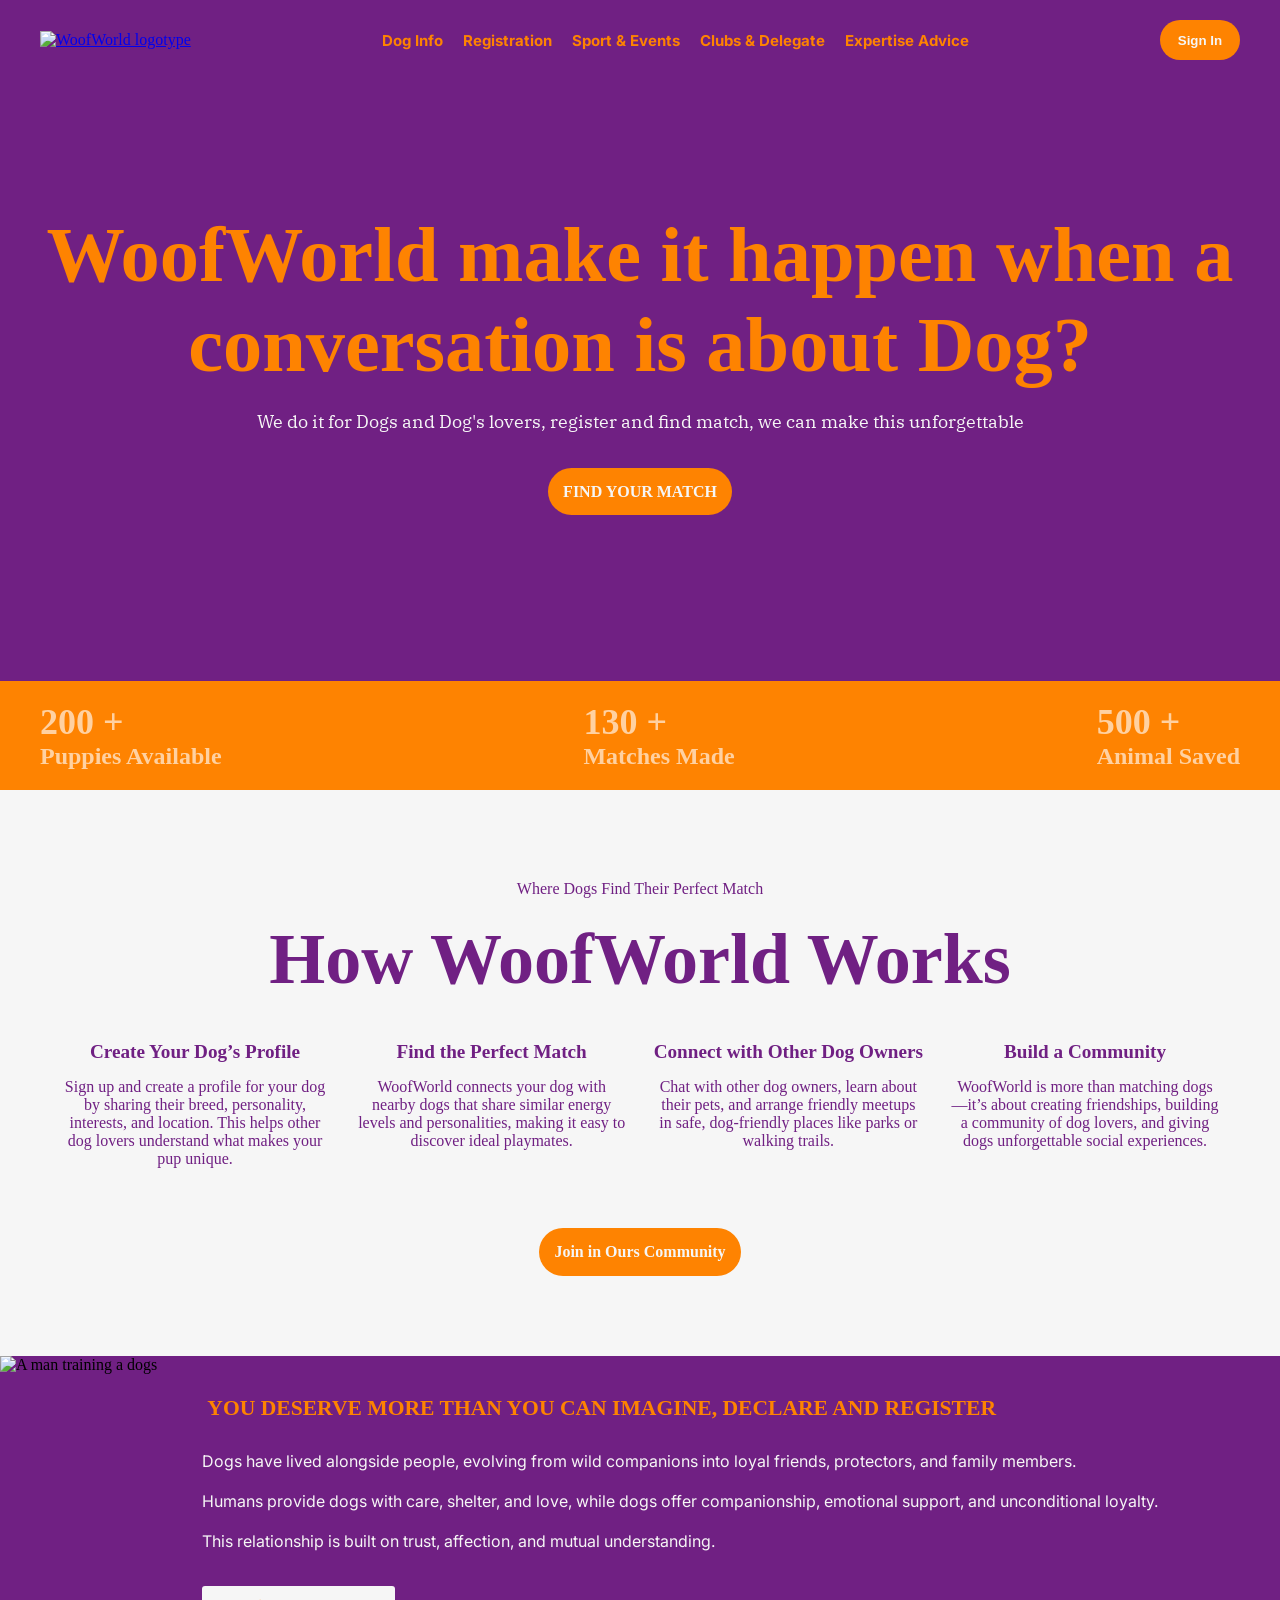
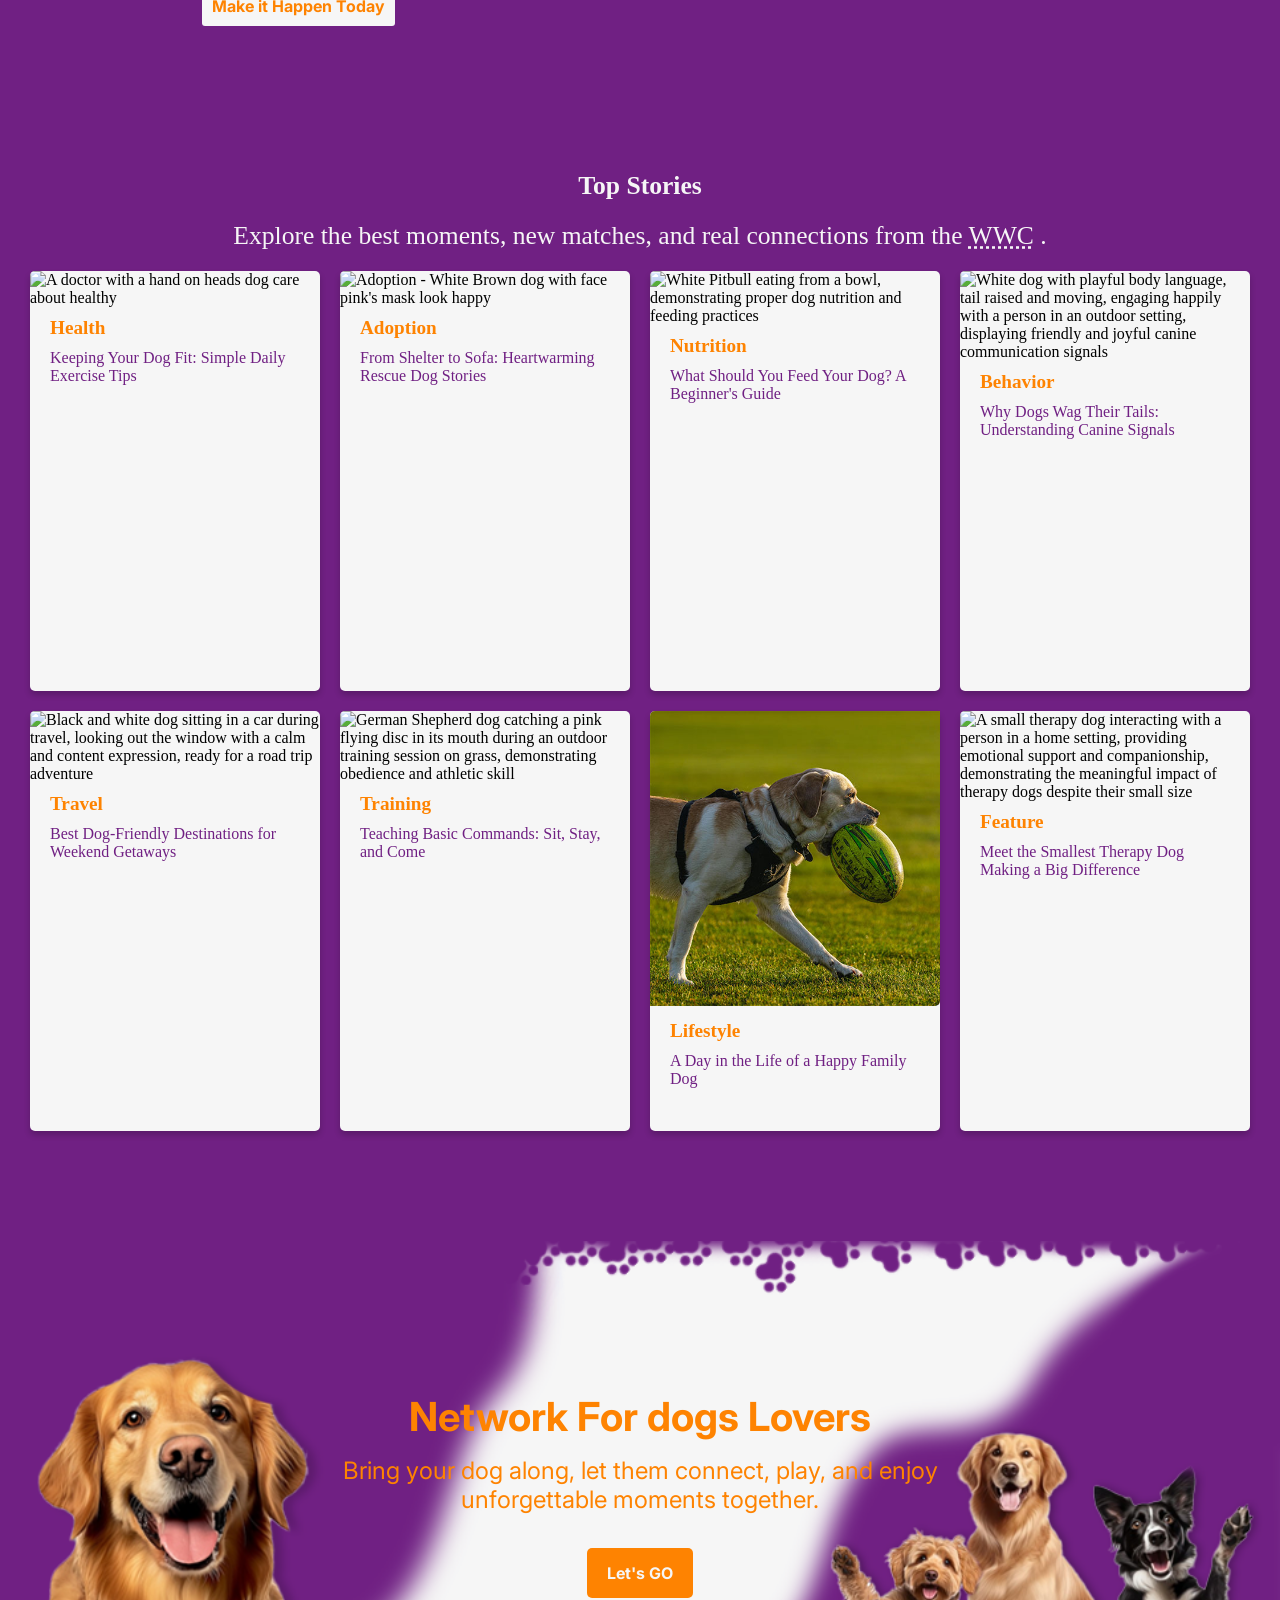
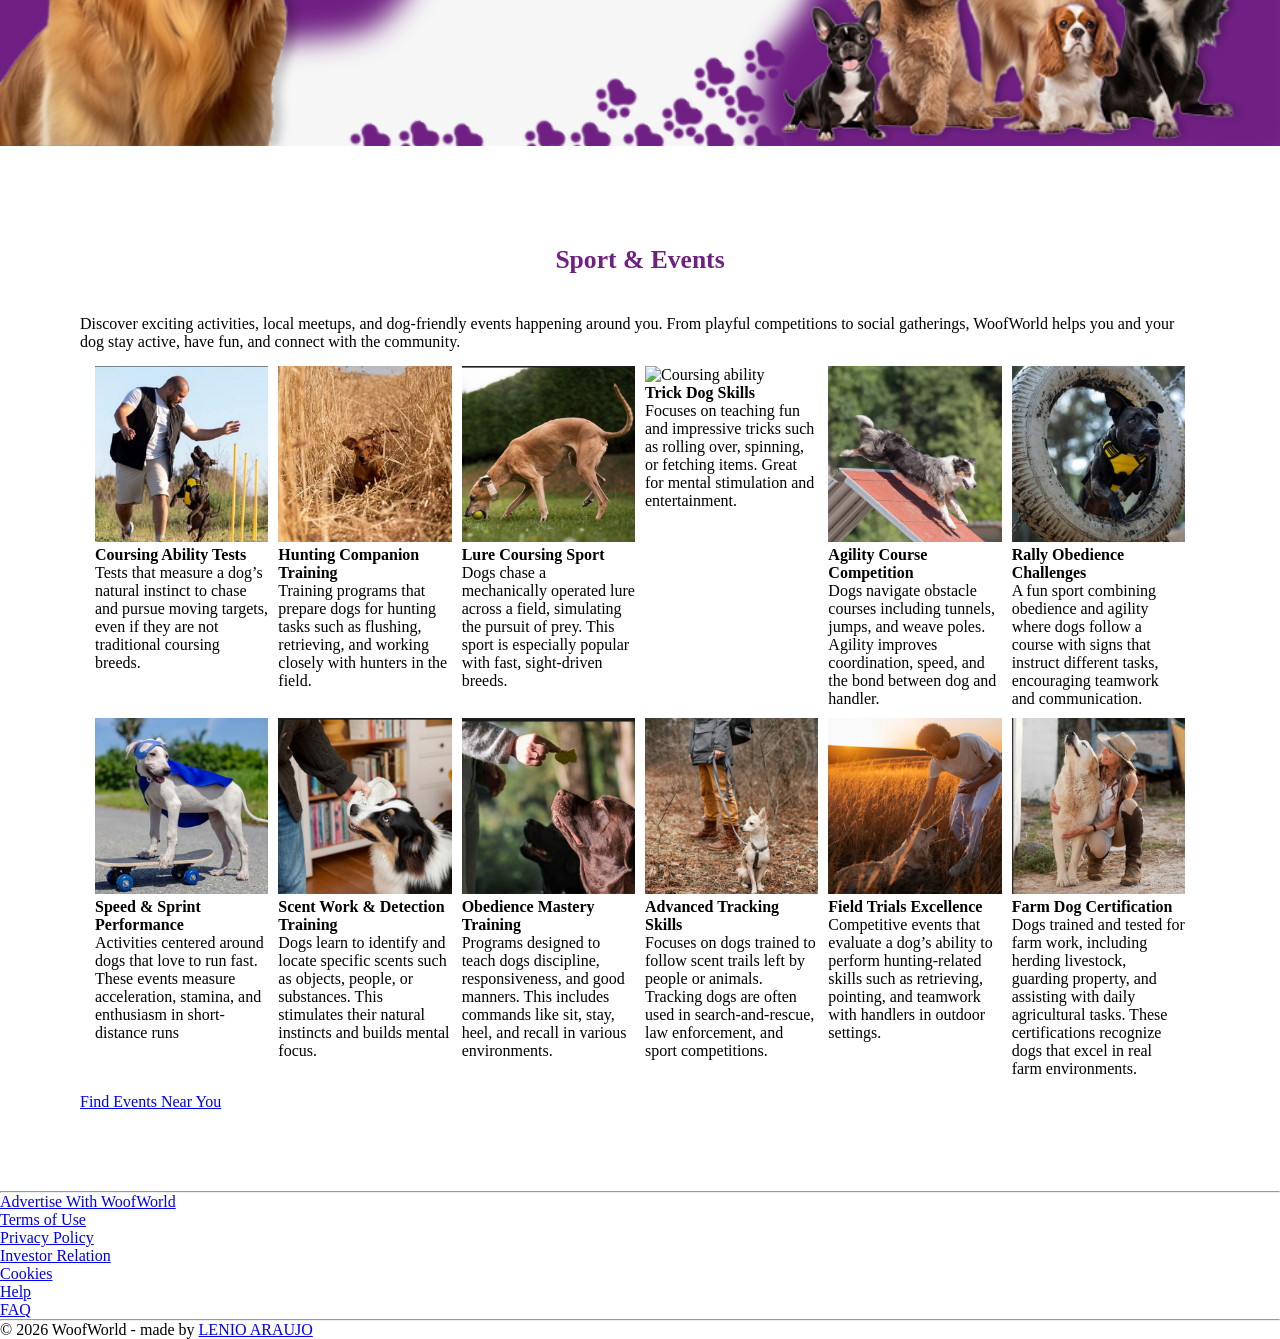
==== commit 2e864bcd: "fix grid layout, add some new subtitle" ====
--- a/index.html
+++ b/index.html
@@ -177,14 +177,15 @@
       </section> -->
       <!----------------------------------------------- Banner ----------------------------------------------->
       <section class="banner">
-        <img src="assets/Images/Design-PS/banner-design.jpg" alt="WoofWorld promotional banner featuring dogs and people in a vibrant setting, encouraging visitors to join the community and find their perfect canine match">
+        <img src="assets/Images/Design-PS/banner-design-version.png" alt="WoofWorld promotional banner featuring dogs and people in a vibrant setting, encouraging visitors to join the community and find their perfect canine match">
         <p id="banner-text">Network For dogs Lovers</p>
-        <p id="banner-sub-text">Bring your dogs and let he connect and have a fun</p>
+        <p id="banner-sub-text">Bring your dog along, let them connect, play, and enjoy unforgettable moments together.</p>
         <a class="btn-banner" href="/banner">Let's GO</a>
       </section>
       <!------------------------------------------ Sport & Events -------------------------------------->
       <section class="events" aria-labelledby="sport-events">
         <h3 id="sport-events">Sport & Events</h3>
+        <p id="events-subtitle">Discover exciting activities, local meetups, and dog-friendly events happening around you. From playful competitions to social gatherings, WoofWorld helps you and your dog stay active, have fun, and connect with the community.</p>
         <div class="event-grid">
           <article>
             <img src="assets/Images/dogs/coursing-ability.jpg" alt="Dog competing in a coursing ability event, running through an outdoor course with focused intensity, demonstrating athletic skill and speed in a natural field setting">
--- a/styles.css
+++ b/styles.css
@@ -12,7 +12,7 @@
 --opacity-accent: #ffd1a1;
 }
 
-/* add flexbox and box model to align items inside the header */
+/*--------------------------------add flexbox and box model to align items inside the header----------------------------------*/
 
 .woofworld-logo{
   width: 150px;
@@ -47,7 +47,7 @@
 }
 
 
-/* Add color and style to primary navigation Bar*/
+/*-------------------------Add color and style to primary navigation Bar----------------------*/
 
  .nav-list a{ 
   color:var(--accent);
@@ -70,7 +70,7 @@
 }
 
 
-/* First Section - Hero */
+/*-----------------------------------First Section - Hero-----------------------------*/
 
 .primary-section{
   text-align: center;
@@ -104,7 +104,7 @@
   border-radius: 100px;
 } 
 
-/* A small banner about stat number and label range */
+/*-----------------------------------A small banner about stat number and label range----------------------------------*/
 
 .secondary-section {
   background-color:var(--accent);
@@ -204,7 +204,7 @@
   background-color: var(--accent);
 }
 
-/* CTA banner styling */
+/*---------------------------------------------CTA banner styling---------------------------*/
 
 .banner-container{
   display: flex;
@@ -255,11 +255,11 @@
   background-color:var(--accent);
 }
 
-/* content grid section */
+/*--------------------------------------content grid section-----------------------------*/
 
 .top-stories-container{
   padding: 100px 0px;
-  background-color:var(--light);
+  background-color:var(--primary);
 }
 
 .title-stories, 
@@ -267,7 +267,7 @@
   padding-bottom: 20px;
   text-align: center;
   font-weight: 600px;
-  color:var(--primary);
+  color:var(--light);
   font-size: 1.60rem;
 }
 
@@ -282,6 +282,7 @@
 
 .content-stories{
   padding: 10px 20px;
+  max-width: 1200px;
 }
 
 .content-stories h4{
@@ -291,9 +292,10 @@
  .stories-grid article{
   border-radius: 5px;
   height: 60vh;
-  background-color:var(--primary);
+  background-color:var(--light);
   margin: auto;
   max-width: 300px;
+  height: 420px;
   box-shadow: 0 4px 6px 0 rgba(0, 0, 0, 0.2);
   transition: 0.3s ease; 
 }
@@ -309,7 +311,7 @@
 }
 
 .stories-grid p{
-  color:var(--light);
+  color:var(--primary);
   font-weight: 600px;
 }
 
@@ -325,9 +327,7 @@
   
 }
 
-
-
-/*  */
+/*----------------------------Network For dogs Lover section ---------------------*/
 
 .banner{
   position: relative; 
@@ -339,22 +339,27 @@
 
 #banner-text{
   position: absolute;
-  bottom: 60%;
+  bottom: 50%;
   left: 50%;
+  font-size: 40px;
+  font-weight: bold;
+  padding-bottom: 20px;
 }
 
 #banner-sub-text{
   position: absolute;
-  bottom: 40%;
+  top: 50%;
   left: 50%;
+  text-align: center;
+  padding-bottom: 20px;
 }
 
 .banner a{
   position: absolute;
-  bottom: 10%;
+  bottom: 25%;
   left: 50%;
   transform: translate(-50%, -50%);
-  background-color: #eca0ad;
+  background-color:var(--accent);
   padding: 15px 20px 15px 20px;
   color:var(--light);
   text-decoration: none;
@@ -366,17 +371,27 @@
 .banner p{
   transform: translate(-50%, -50%);
   font-size: 1.50em;
-  color:var(--light);
+  color:var(--accent);
   font-weight: 600px;
   font-family: inter;
 }
 
+/*------------------------------------------sport & events-------------------------- */
+
+.events{
+  padding: 80px
+}
+
 #sport-events{
-   padding: 15px 0px 15px 0px;
+  padding: 15px 0px 40px 0px;
   text-align: center;
   font-weight: 600px;
   color:var(--primary);
   font-size: 1.60rem;
+}
+
+.events img{
+  width: 100%;
 }
 
 .event-grid{
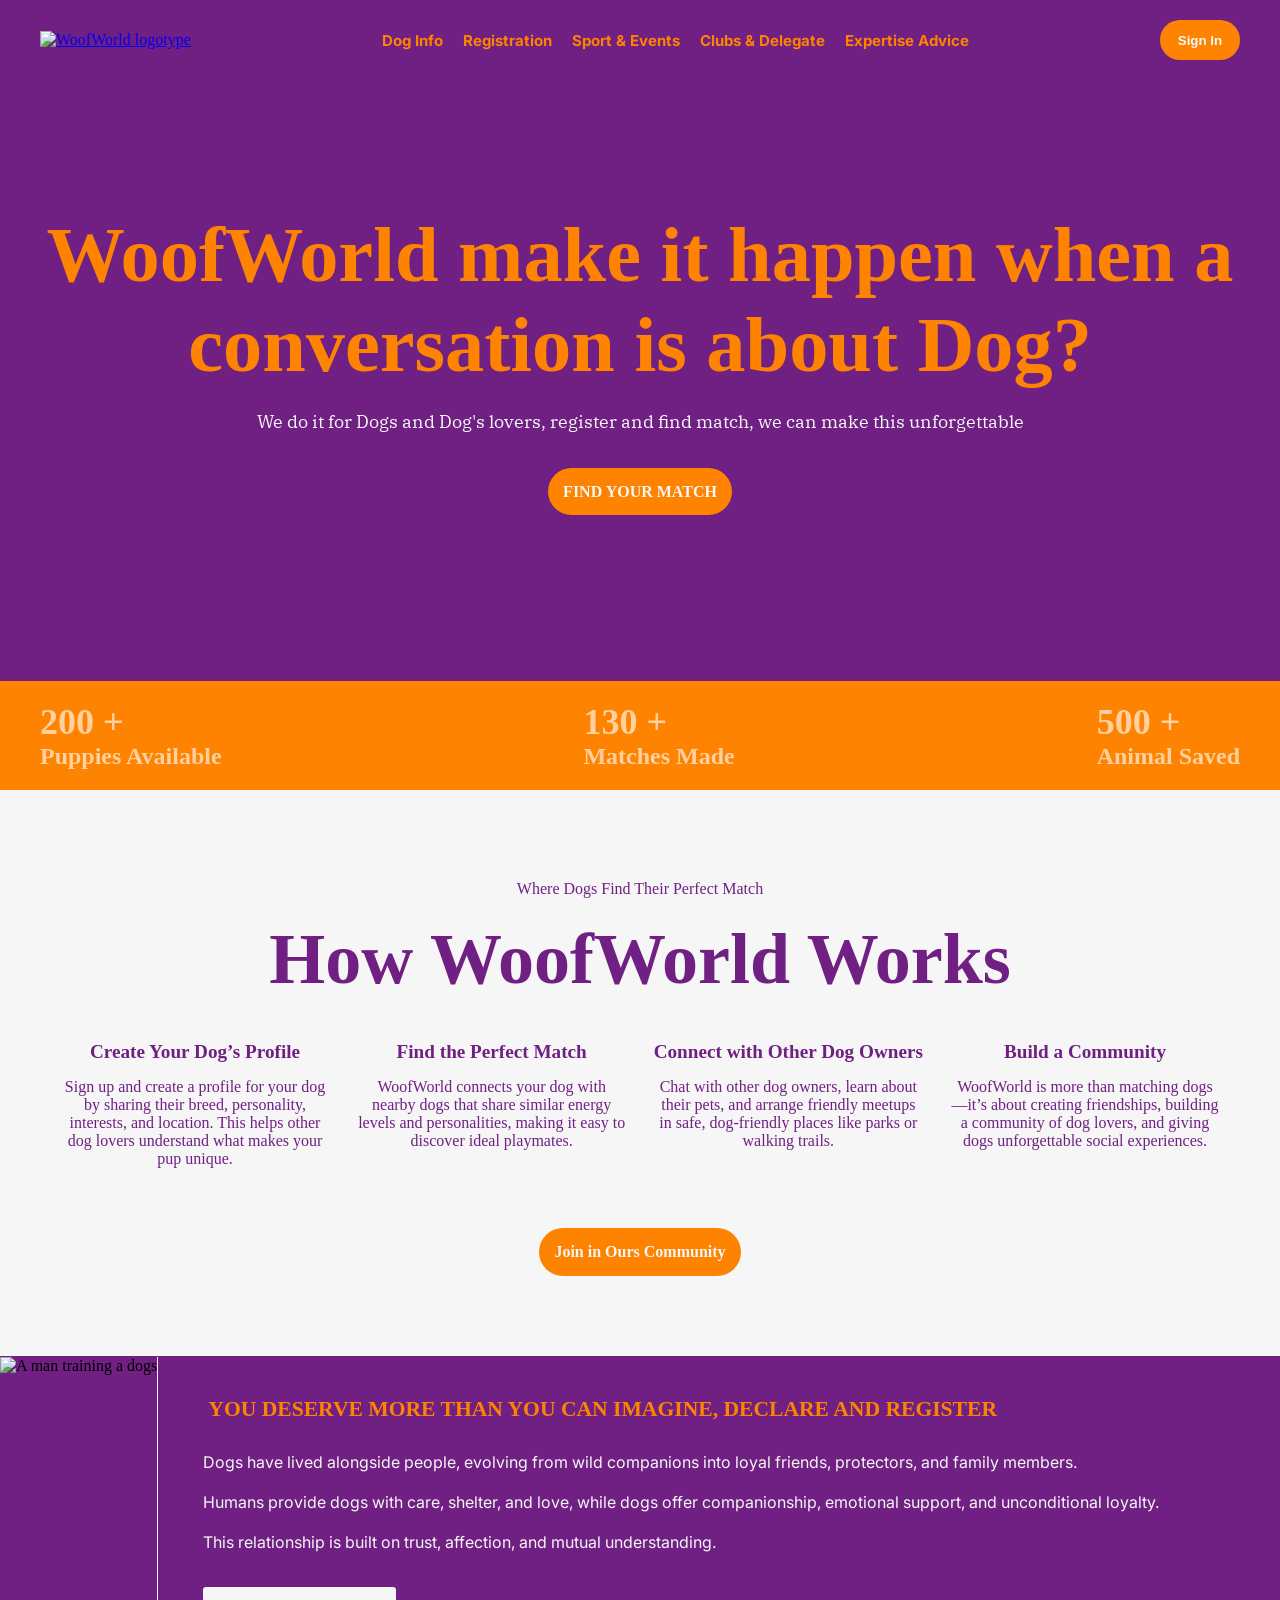
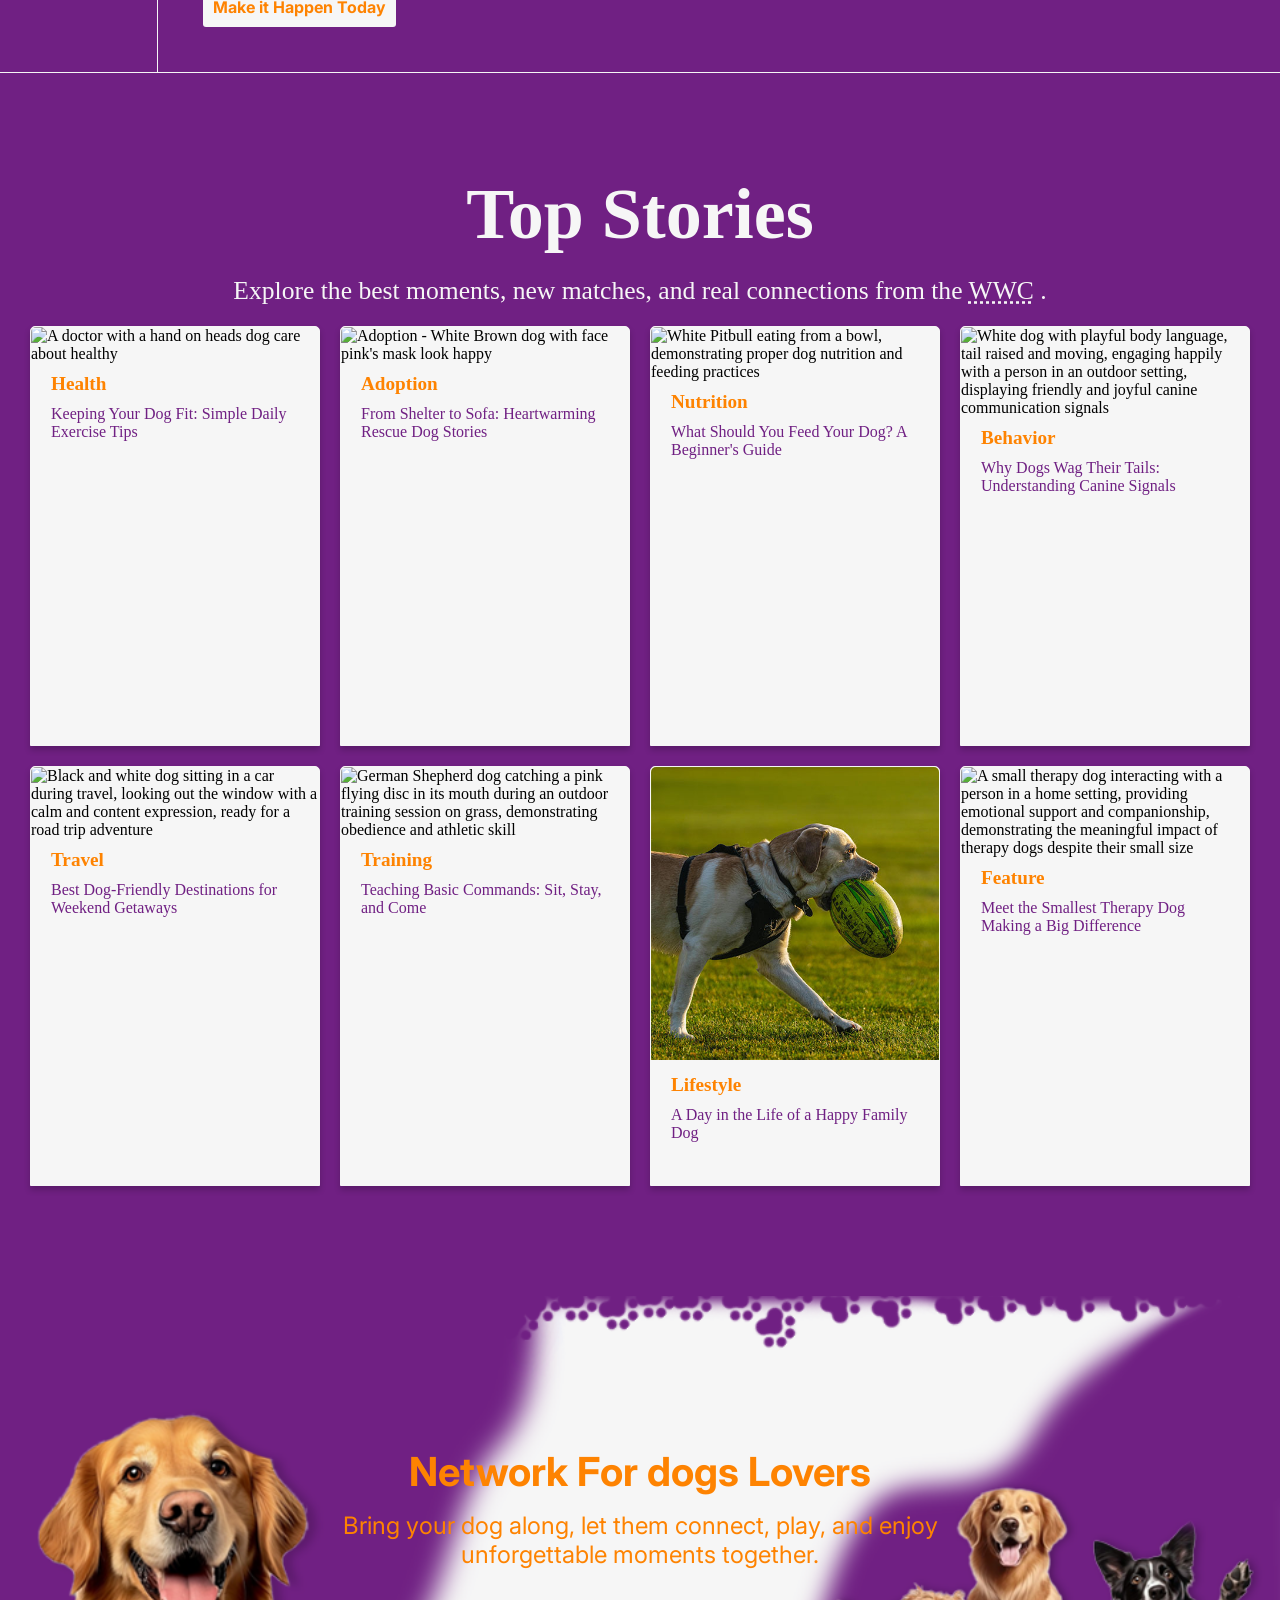
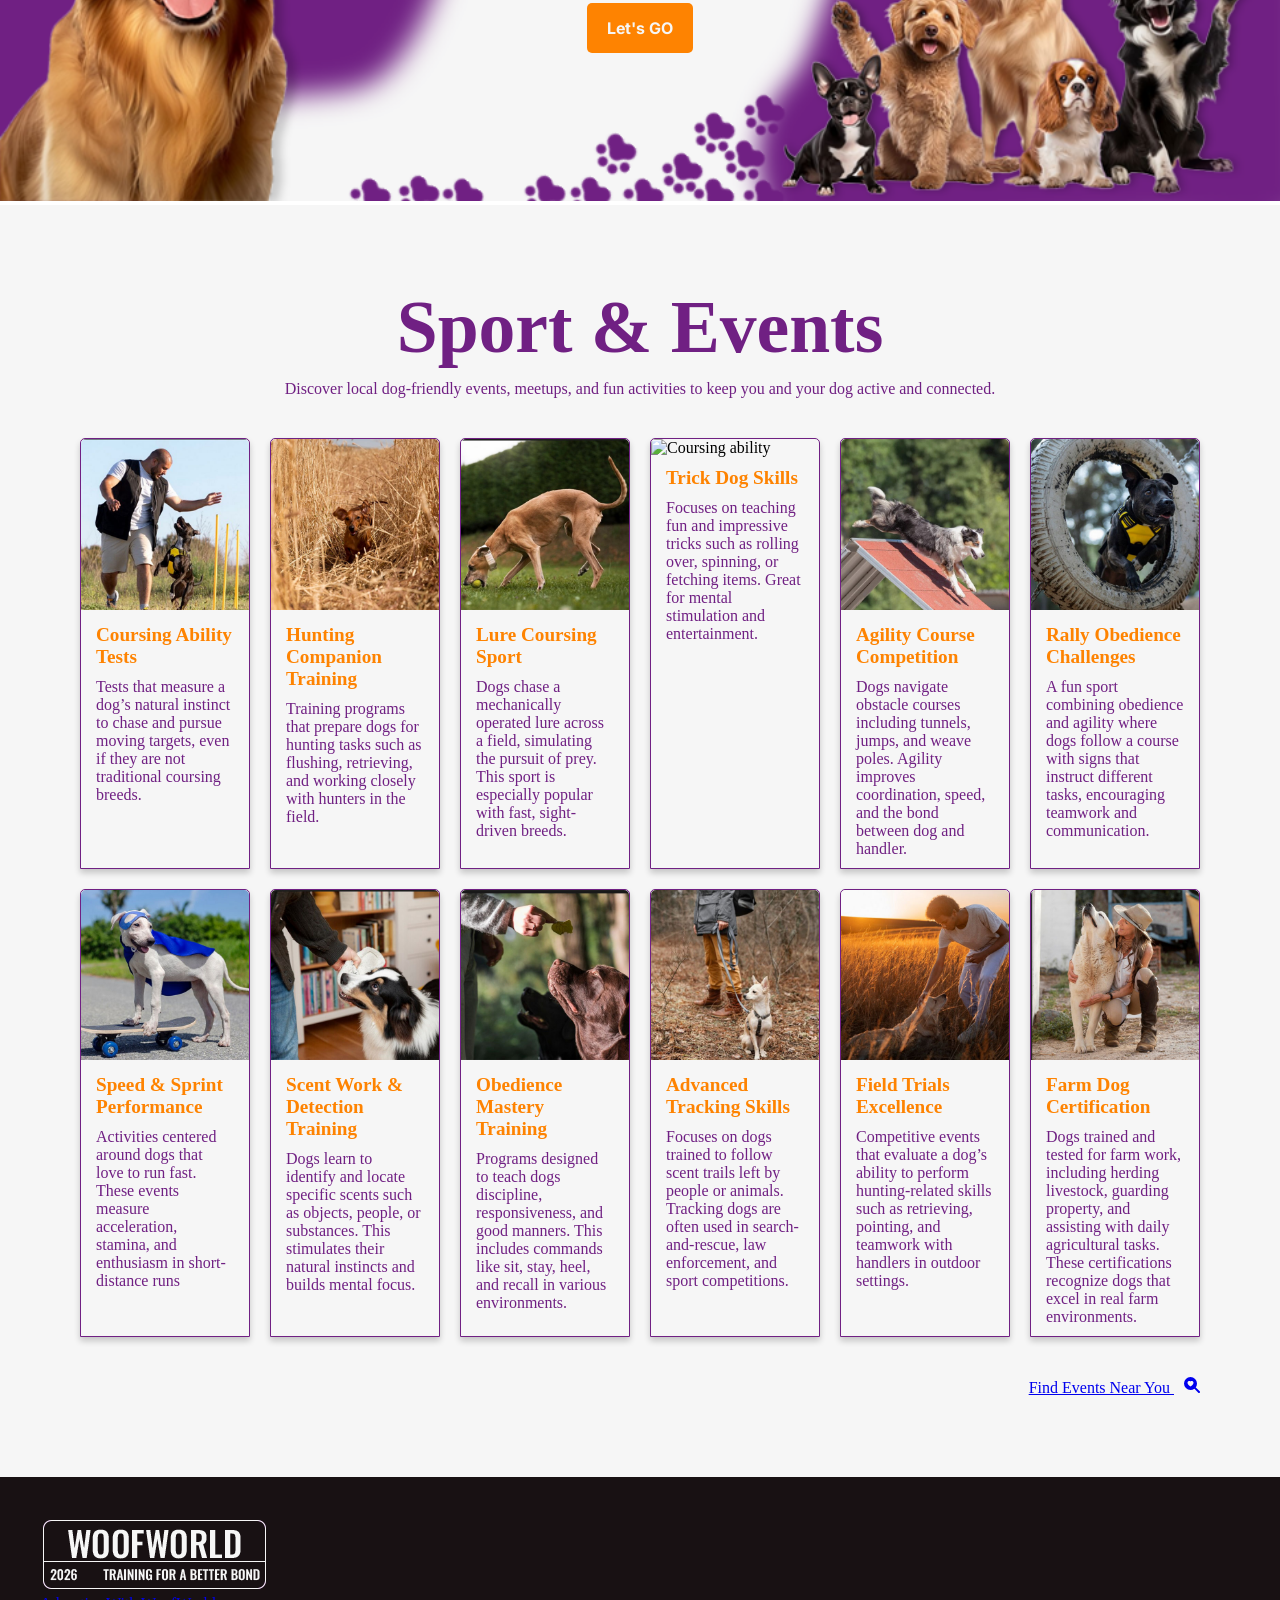
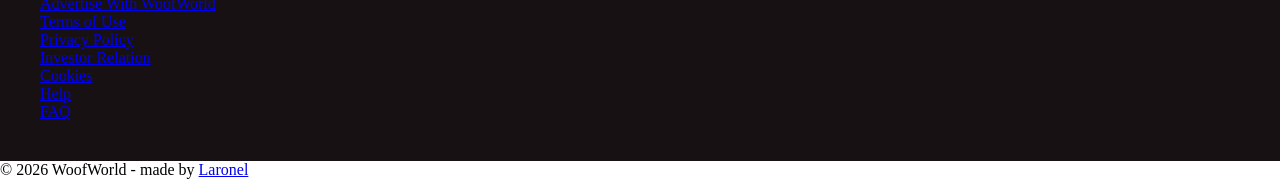
==== commit 5e0fbb5a: "style and fix footer section: add links for more information about the site and change background co" ====
--- a/index.html
+++ b/index.html
@@ -157,7 +157,7 @@
           </article>
         </div>
       </section>
-<!--       
+<!--  transfer to other page called gallery to better views of many kind of dogs we have ----------------------     
       <section class="view-gallery">
         <article>
           <a href="html.gallery">
@@ -185,8 +185,8 @@
       <!------------------------------------------ Sport & Events -------------------------------------->
       <section class="events" aria-labelledby="sport-events">
         <h3 id="sport-events">Sport & Events</h3>
-        <p id="events-subtitle">Discover exciting activities, local meetups, and dog-friendly events happening around you. From playful competitions to social gatherings, WoofWorld helps you and your dog stay active, have fun, and connect with the community.</p>
-        <div class="event-grid">
+        <p id="sport-events-subtitle">Discover local dog-friendly events, meetups, and fun activities to keep you and your dog active and connected.</p>
+        <div class="events-grid">
           <article>
             <img src="assets/Images/dogs/coursing-ability.jpg" alt="Dog competing in a coursing ability event, running through an outdoor course with focused intensity, demonstrating athletic skill and speed in a natural field setting">
             <div>
@@ -272,14 +272,18 @@
             </div>
           </article>
         </div>
-        <div class="events-cta">
-          <a class="find-event" href="#" >Find Events Near You</a>
+        <div class="find-event">
+          <a class="search-link" href="search.html" >Find Events Near You
+            <svg xmlns="http://www.w3.org/2000/svg" width="16" height="16" fill="currentColor" class="search-heart-fill" viewBox="0 0 16 16">
+              <path d="M6.5 13a6.47 6.47 0 0 0 3.845-1.258h-.001q.044.06.098.115l3.85 3.85a1 1 0 0 0 1.415-1.414l-3.85-3.85a1 1 0 0 0-.115-.1A6.47 6.47 0 0 0 13 6.5 6.5 6.5 0 0 0 6.5 0a6.5 6.5 0 1 0 0 13m0-8.518c1.664-1.673 5.825 1.254 0 5.018-5.825-3.764-1.664-6.69 0-5.018"/>
+            </svg> 
+          </a>
         </div>
       </section>
     </main>
     <!------------------------------------------------ footer ---------------------------------------------->
-    <hr>
-    <footer>
+    <footer class="important-info">
+        <img src="assets/Images/logotype/footer-logo.png">
         <a href="Advertise.html"><p>Advertise With WoofWorld</p></a>
         <a href="Terms-of-use.html"><p>Terms of Use</p></a>
         <a href="policy.html"><p>Privacy Policy</p></a>
@@ -287,9 +291,11 @@
         <a href="cookies.html"><p>Cookies</p></a>
         <a href="help.html"><p>Help</p></a>
         <a href="faq.html"><p>FAQ</p></a>
-        <hr>
-        <!-- <hr change in css> -->
-        <p>&#169; 2026 WoofWorld - made by <a href="#githudprojects">LENIO ARAUJO</a></p>
+    </footer>
+    <footer class="right-reserve">
+      <div>
+          <p>&#169; 2026 WoofWorld - made by <a href="https://github.com/laronel/00-WoofWorld">Laronel</a></p>
+        </div>
     </footer>
   </body>
 </html>
--- a/styles.css
+++ b/styles.css
@@ -10,6 +10,7 @@
 --light:#F6F6F6;
 --hover-button: #FE8301a1;
 --opacity-accent: #ffd1a1;
+--footer-setting: #181113;
 }
 
 /*--------------------------------add flexbox and box model to align items inside the header----------------------------------*/
@@ -209,11 +210,14 @@
 .banner-container{
   display: flex;
   background-color:var(--primary);
+  border-bottom: 1px solid var(--light);
+  border-top: 1px solid var(--primary)
 }
 
 .hero-image{
   max-width: 50%;
   margin-right: 10px;
+  border-right: 1px solid var(--light);
 }
 
 .content-description{
@@ -271,13 +275,17 @@
   font-size: 1.60rem;
 }
 
+.title-stories{
+  font-size: 4.50rem;
+}
+
 .subtitle-stories{
   margin: auto;
 }
 
  .stories-grid img{
   width: 100%;
-  border-radius: 5px 0px;
+  border-radius: 5px 5px 0px 0px;
 }
 
 .content-stories{
@@ -290,7 +298,8 @@
 }
 
  .stories-grid article{
-  border-radius: 5px;
+  border-radius: 5px 5px 0px 0px;
+  border: 1px solid var(--light);
   height: 60vh;
   background-color:var(--light);
   margin: auto;
@@ -372,32 +381,84 @@
   transform: translate(-50%, -50%);
   font-size: 1.50em;
   color:var(--accent);
-  font-weight: 600px;
+  font-weight: medium;
   font-family: inter;
 }
 
 /*------------------------------------------sport & events-------------------------- */
 
 .events{
-  padding: 80px
+  padding: 80px;
+  background-color:var(--light);
+}
+
+#sport-events,
+#sport-events-subtitle{
+ text-align: center;
 }
 
 #sport-events{
-  padding: 15px 0px 40px 0px;
-  text-align: center;
-  font-weight: 600px;
+  padding: 0px 15px;
+  font-weight: bold;
   color:var(--primary);
-  font-size: 1.60rem;
+  font-size: 4.60rem;
+}
+
+#sport-events-subtitle{
+  padding-bottom: 40px;
+  
+}
+
+.events-grid{
+  display: grid;
+  grid-template-columns: repeat(6, 1fr);
+  gap: 20px;
+  padding-bottom: 40px;
+}
+
+.events-grid article{
+  border:1px solid var(--primary);
+  border-radius: 5px 5px 0px 0px;
+  box-shadow: 0 4px 6px 0 rgba(0, 0, 0, 0.2);
+  transition: 0.3s ease;
+  max-width: 1200px;
+  min-width: 200px auto;
+  transition: 0,3s ease;
+}
+
+.events-grid article:hover{
+  transform: translateY(-0.30rem);
 }
 
 .events img{
   width: 100%;
-}
-
-.event-grid{
-  display: grid;
-  grid-template-columns: repeat(6, 1fr);
-  gap: 10px;
-  padding: 15px;
-}
-
+  border-radius: 5px 5px 0px 0px;
+}
+
+.events h4{
+  padding: 10px 15px 0px;
+  font-weight: 600px;
+  font-size: 1.20rem;
+  color:var(--accent);
+}
+
+.events p{
+  padding: 10px 15px;
+  color: var(--primary);
+  overflow: hidden;
+}
+
+.find-event{
+  display: flex;
+  justify-content: end;
+  text-align: center;
+}
+
+.search-heart-fill{
+  margin-left: 10px;
+}
+
+.important-info{
+  background-color:var(--footer-setting);
+  padding: 40px;
+}
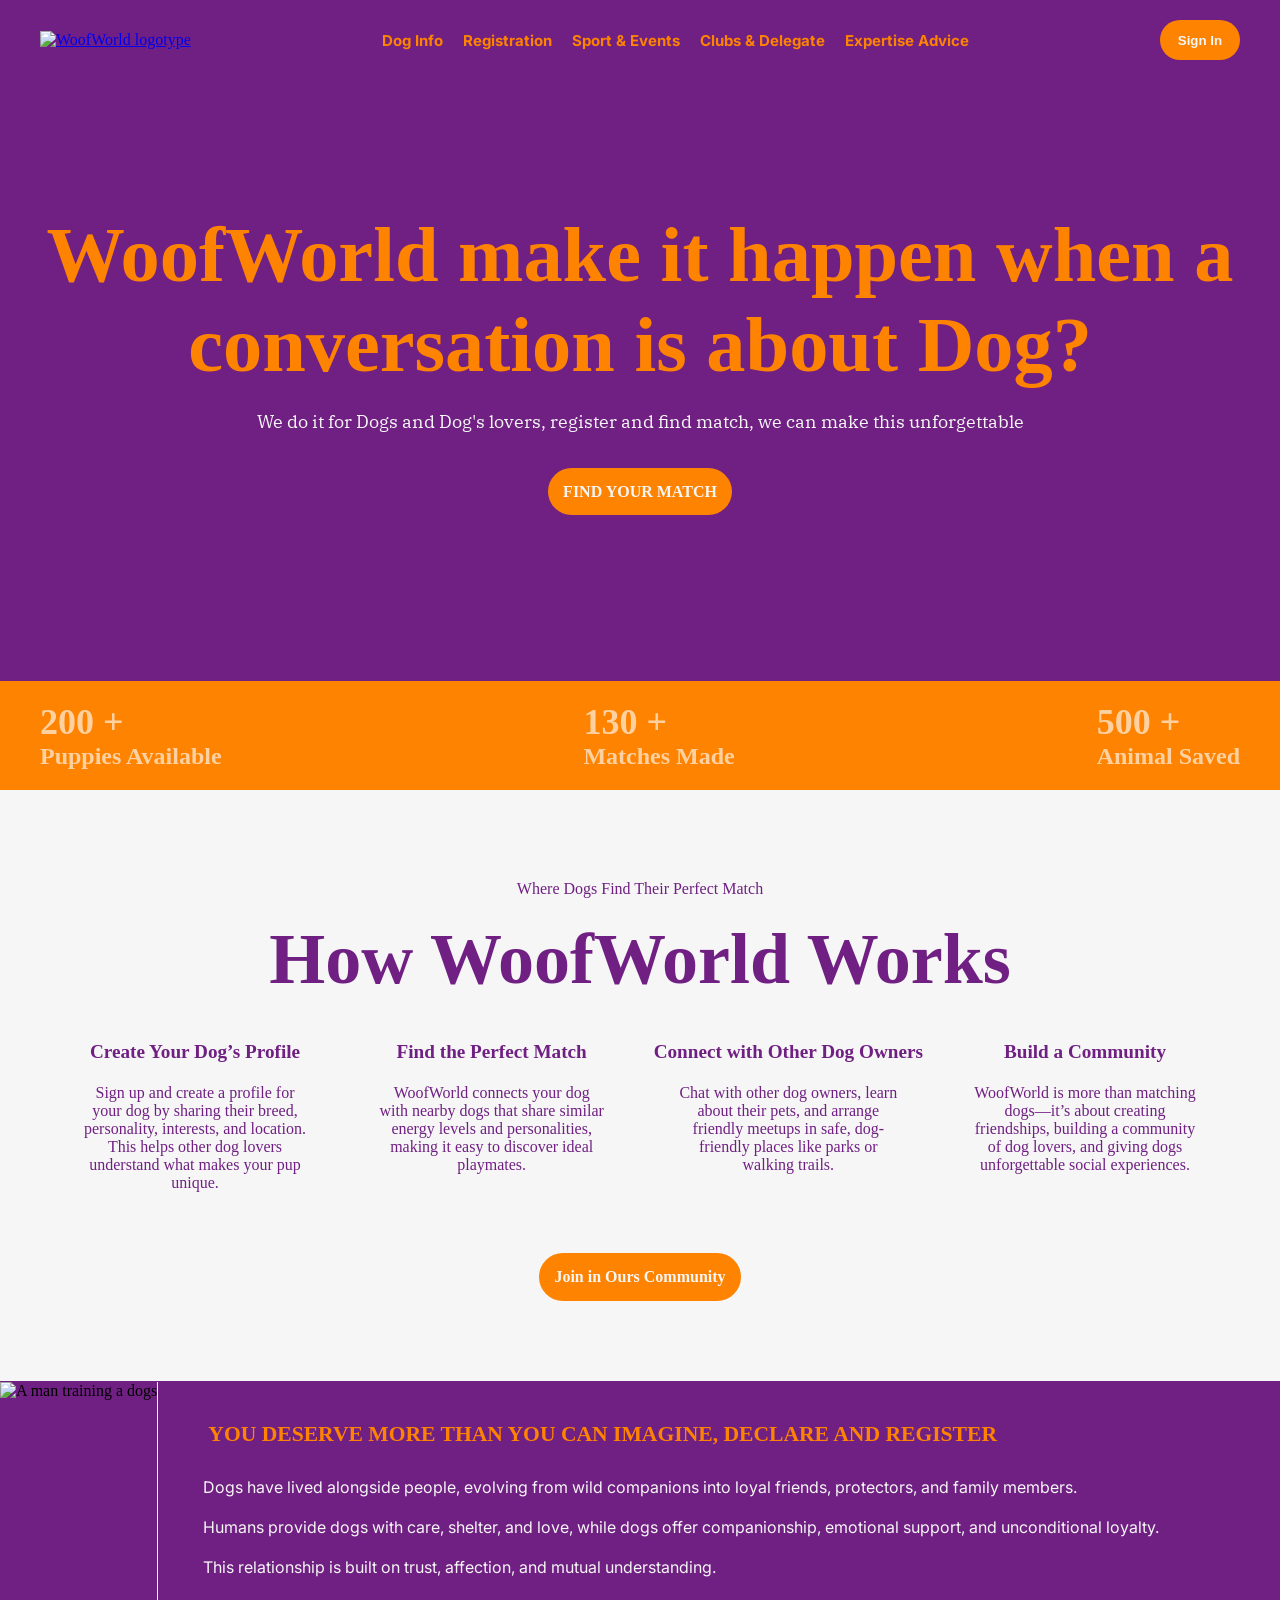
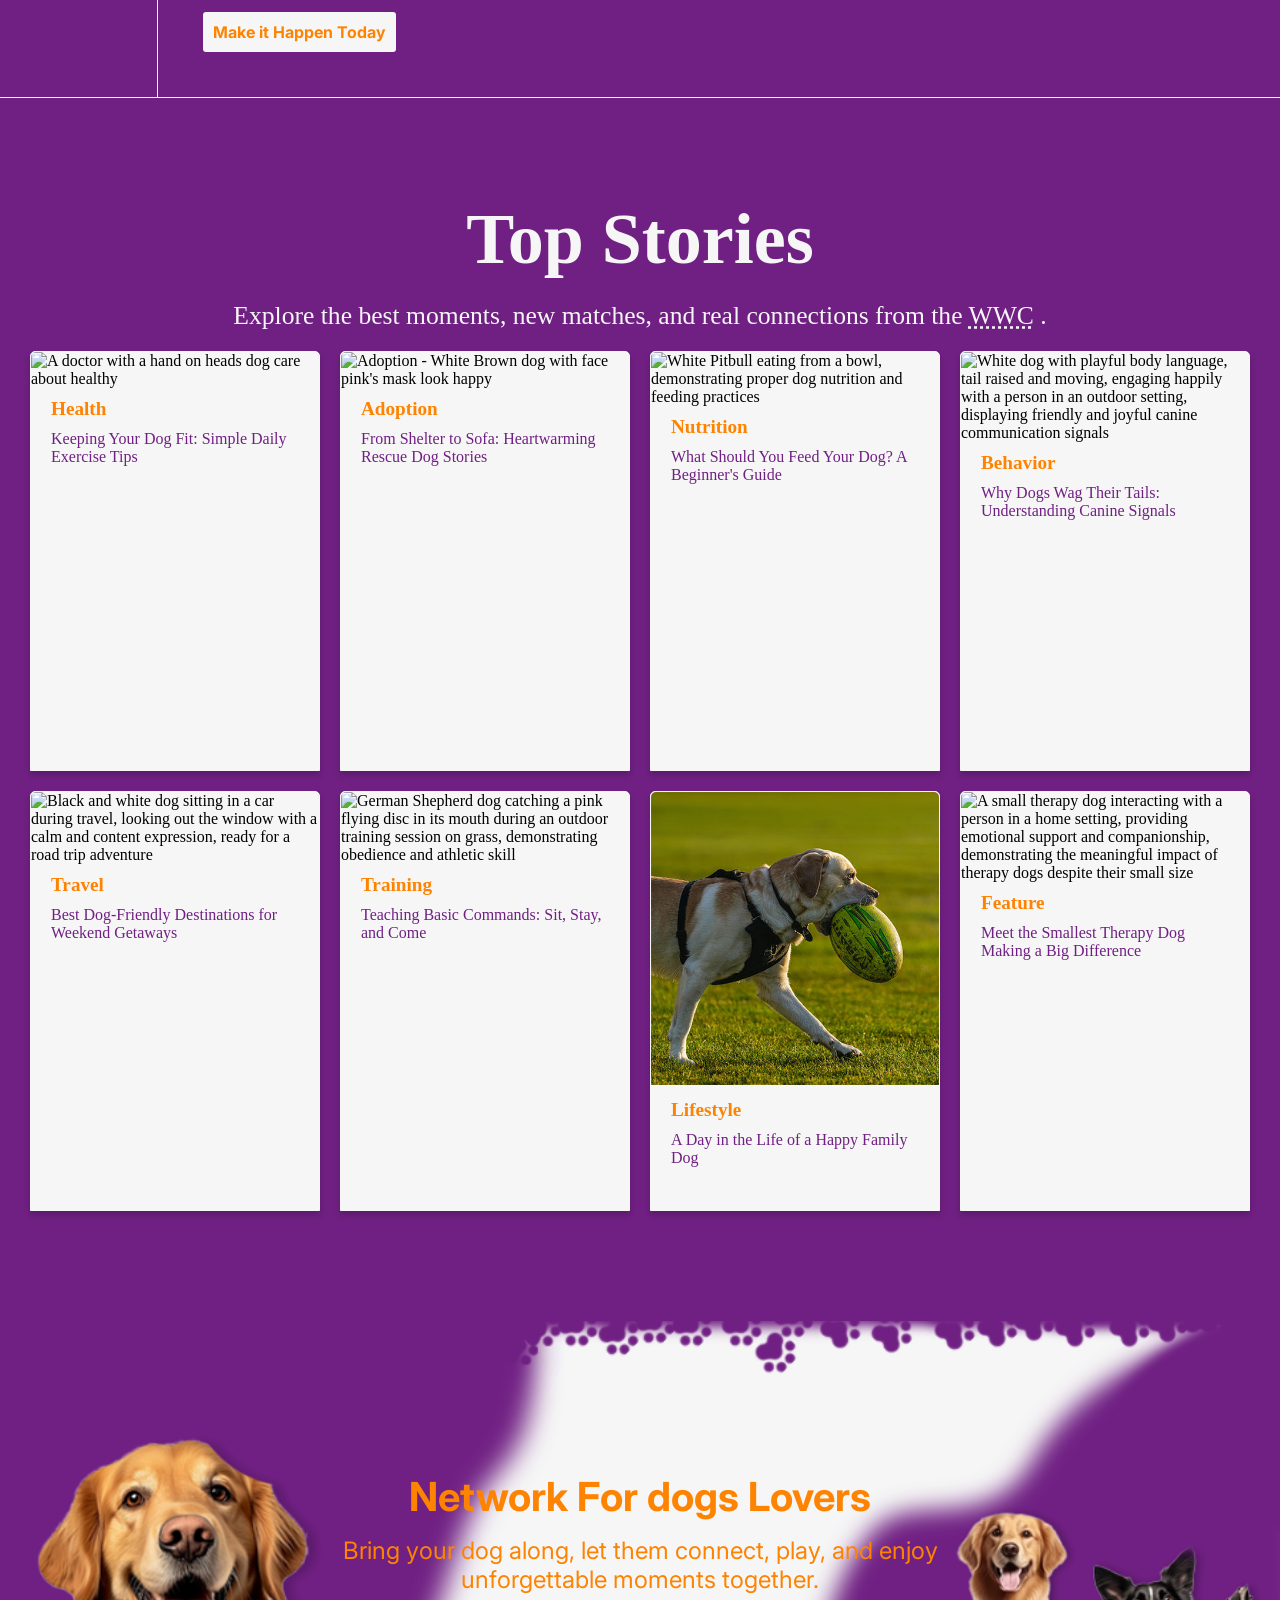
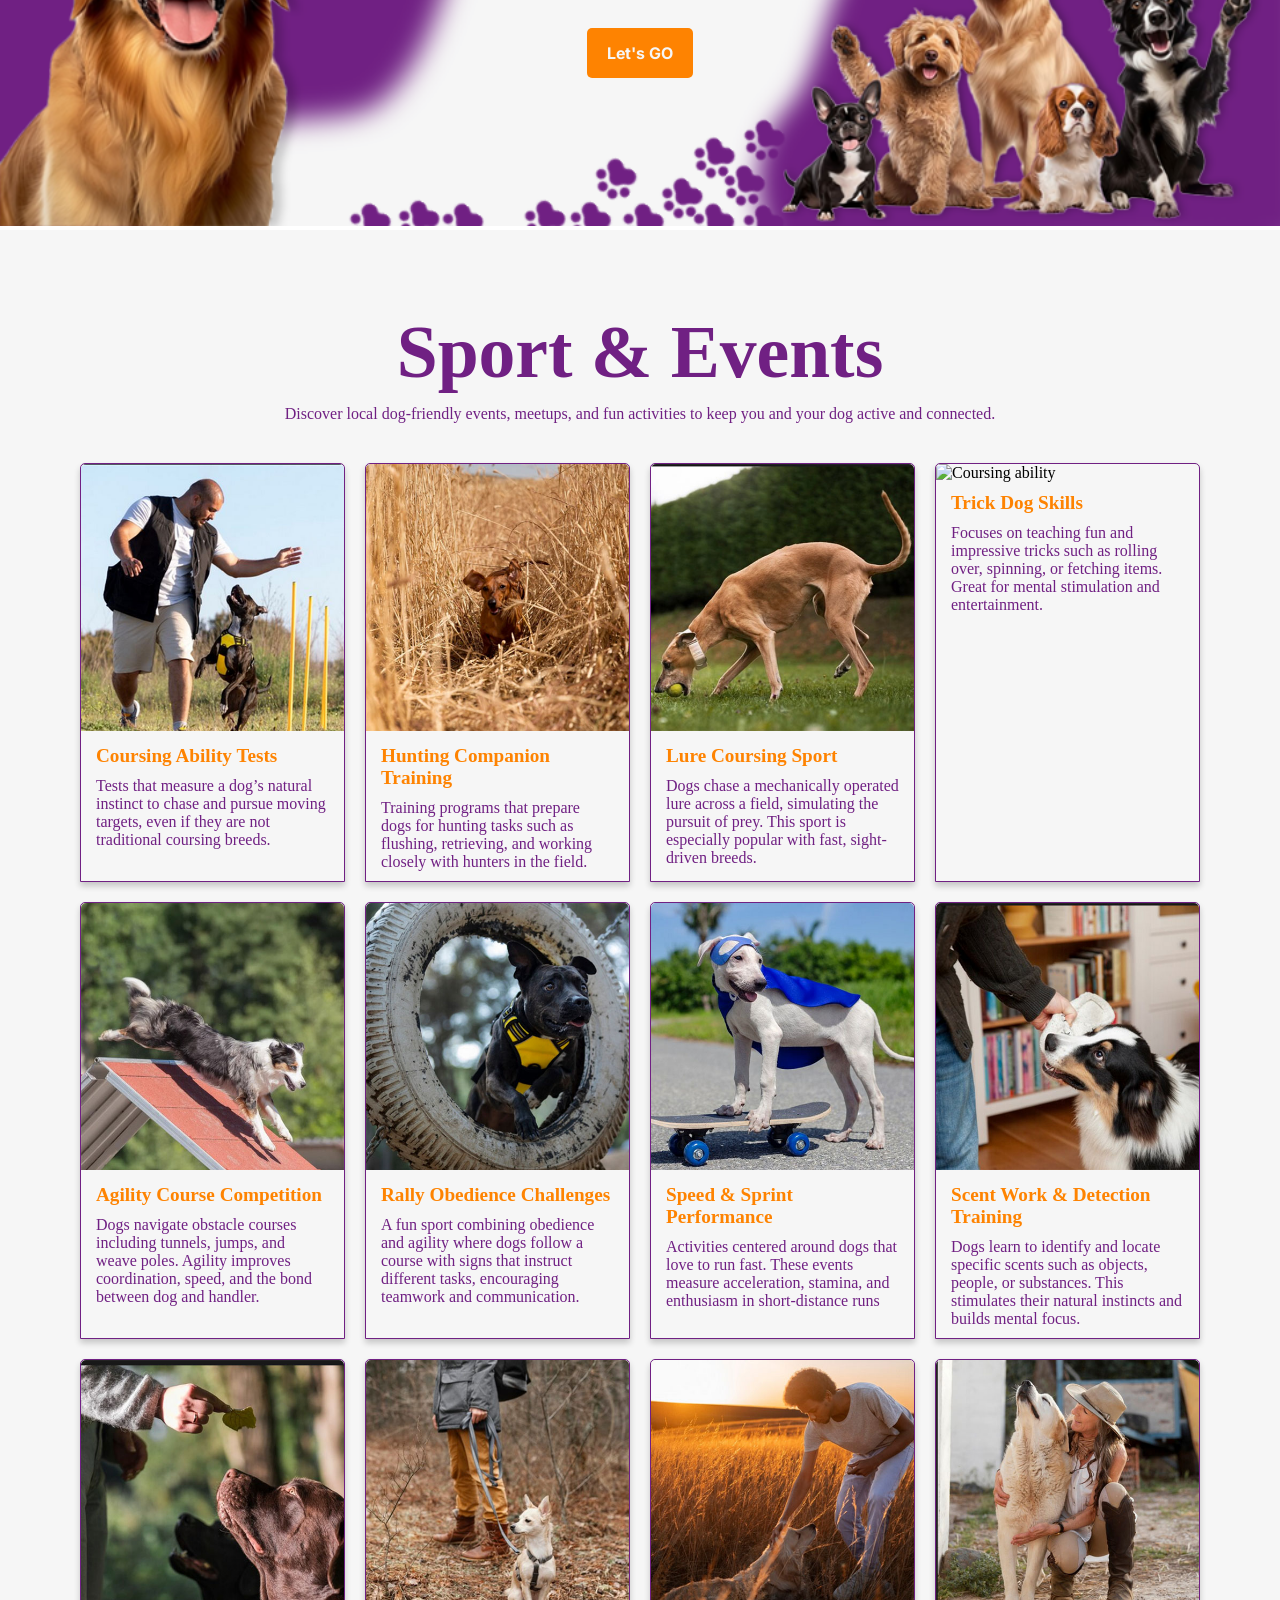
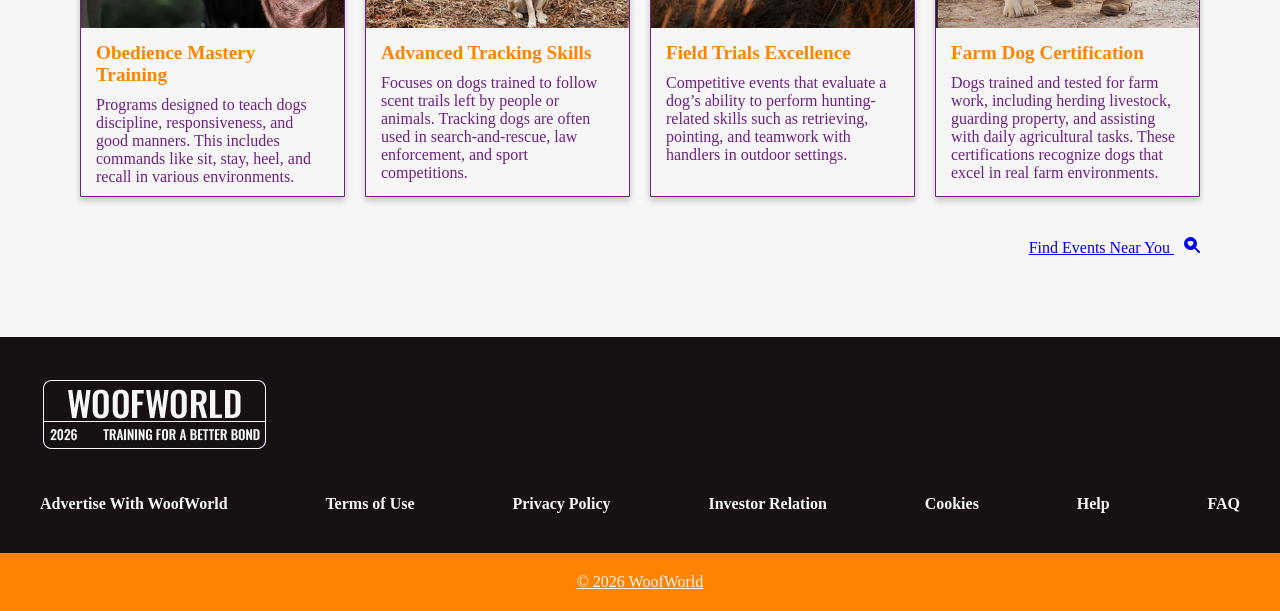
==== commit 17ff86d4: "refactor id to class selector" ====
--- a/index.html
+++ b/index.html
@@ -57,25 +57,25 @@
           </div>
         </article>
       </section>
-      <section class="section-service">
-        <p id="dog-and-humans">Where Dogs Find Their Perfect Match</p>
-        <h2 id="woofWorld-works">How WoofWorld Works</h2>
-        <article class="function-service">
-          <div class="customization-profile">
-            <p id="create-profile">Create Your Dog’s Profile</p> 
-            <p id="description-profile">Sign up and create a profile for your dog by sharing their breed, personality, interests, and location. This helps other dog lovers understand what makes your pup unique.</p>
-          </div>
-           <div class="connect-dogs"> 
-            <p id="subtitle-perfect-connect">Find the Perfect Match</p>
-            <p id="connects-description">WoofWorld connects your dog with nearby dogs that share similar energy levels and personalities, making it easy to discover ideal playmates.</p>
-          </div>
-           <div class="connection-lovers">
-            <p id="subtitle-connection">Connect with Other Dog Owners</p>
-            <p id="chat-description">Chat with other dog owners, learn about their pets, and arrange friendly meetups in safe, dog-friendly places like parks or walking trails.</p>
-          </div>
-           <div class="community">
-            <p id="subtitle-community">Build a Community</p>
-            <p id="woofWorld-community">WoofWorld is more than matching dogs—it’s about creating friendships, building a community of dog lovers, and giving dogs unforgettable social experiences.</p>
+      <section class="container-service">
+        <p class="content-service-subtitle">Where Dogs Find Their Perfect Match</p>
+        <h2 class="content-service-title">How WoofWorld Works</h2>
+        <article class="container-card-service">
+          <div class="primary-card-content">
+            <p class="primary-content-title" id="create-profile">Create Your Dog’s Profile</p> 
+            <p class="primary-content-subtitle" id="description-profile">Sign up and create a profile for your dog by sharing their breed, personality, interests, and location. This helps other dog lovers understand what makes your pup unique.</p>
+          </div>
+           <div class="secondary-card-content"> 
+            <p class="secondary-content-title" id="subtitle-perfect-connect">Find the Perfect Match</p>
+            <p class="secondary-content-subtitle" id="connects-description">WoofWorld connects your dog with nearby dogs that share similar energy levels and personalities, making it easy to discover ideal playmates.</p>
+          </div>
+           <div class="thirthiary-card-content">
+            <p class="thirthiary-content-title" id="subtitle-connection">Connect with Other Dog Owners</p>
+            <p class="thirthiary-content-subtitle" id="chat-description">Chat with other dog owners, learn about their pets, and arrange friendly meetups in safe, dog-friendly places like parks or walking trails.</p>
+          </div>
+           <div class="quaternary-card-content">
+            <p class="quaternary-content-title" id="subtitle-community">Build a Community</p>
+            <p class="quaternary-content-subtitle" id="woofWorld-community">WoofWorld is more than matching dogs—it’s about creating friendships, building a community of dog lovers, and giving dogs unforgettable social experiences.</p>
           </div>
         </article>
         <div class="community-subscription">
@@ -282,20 +282,20 @@
       </section>
     </main>
     <!------------------------------------------------ footer ---------------------------------------------->
+    <footer class="logo-footer">
+      <img src="assets/Images/logotype/footer-logo.png">
+    </footer>
     <footer class="important-info">
-        <img src="assets/Images/logotype/footer-logo.png">
-        <a href="Advertise.html"><p>Advertise With WoofWorld</p></a>
-        <a href="Terms-of-use.html"><p>Terms of Use</p></a>
-        <a href="policy.html"><p>Privacy Policy</p></a>
-        <a href="investor-relation.html"><p>Investor Relation</p></a>
-        <a href="cookies.html"><p>Cookies</p></a>
-        <a href="help.html"><p>Help</p></a>
-        <a href="faq.html"><p>FAQ</p></a>
+          <a href="Advertise.html"><p>Advertise With WoofWorld</p></a>
+          <a href="Terms-of-use.html"><p>Terms of Use</p></a>
+          <a href="policy.html"><p>Privacy Policy</p></a>
+          <a href="investor-relation.html"><p>Investor Relation</p></a>
+          <a href="cookies.html"><p>Cookies</p></a>
+          <a href="help.html"><p>Help</p></a>
+          <a href="faq.html"><p>FAQ</p></a>
     </footer>
     <footer class="right-reserve">
-      <div>
-          <p>&#169; 2026 WoofWorld - made by <a href="https://github.com/laronel/00-WoofWorld">Laronel</a></p>
-        </div>
+          <a href="https://github.com/laronel/00-WoofWorld"><p>&#169; 2026 WoofWorld</p></a>
     </footer>
   </body>
 </html>
--- a/styles.css
+++ b/styles.css
@@ -130,29 +130,29 @@
   color: var(--opacity-accent);
 }
 
-.section-service{
+.container-service{
   background-color:var(--light);
   padding: 80px 0px;
   margin: auto;
   max-width: auto;
 }
 
-#dog-and-humans, #woofWorld-works{
+.content-service-subtitle, .content-service-title{
   text-align: center;
   padding: 10px;
   color:var(--primary);
 } 
 
-#dog-and-humans{
+.content-service-subtitle{
   font-size: 16px;
 }
 
-#woofWorld-works{
+.content-service-title{
   padding-bottom: 20px;
   font-size: 4.50rem; 
 }
 
-.function-service{
+.container-card-service{
   display: flex;
   justify-content: space-between;
   margin: 20px;
@@ -162,24 +162,25 @@
 }
 
 
-#create-profile,
-#subtitle-perfect-connect,
-#subtitle-connection,
-#subtitle-community {
+.primary-content-title,
+.secondary-content-title,
+.thirthiary-content-title,
+.quaternary-content-title {
   color:var(--primary);
-  padding-bottom: 15px;
   font-size: 1.20rem;
   font-weight: bold;
 }
 
-#description-profile,
-#connects-description,
-#chat-description,
-#woofWorld-community {
+.primary-content-subtitle,
+.secondary-content-subtitle,
+.thirthiary-content-subtitle,
+.quaternary-content-subtitle {
   color:var(--primary);
-  padding-bottom: 20px;
+  padding: 20px;
   font-size: 16px;
   width: 270px;
+  border: 1px solid transparent;
+  overflow: hidden;
 }
 
 .community-subscription{
@@ -187,7 +188,7 @@
   justify-content: center;
 }
 
-.section-service a{
+.container-service a{
   text-decoration: none;
   background-color:var(--accent);
   color:var(--light);
@@ -411,7 +412,7 @@
 
 .events-grid{
   display: grid;
-  grid-template-columns: repeat(6, 1fr);
+  grid-template-columns: repeat(auto-fit, minmax(250px, 1fr));
   gap: 20px;
   padding-bottom: 40px;
 }
@@ -422,8 +423,8 @@
   box-shadow: 0 4px 6px 0 rgba(0, 0, 0, 0.2);
   transition: 0.3s ease;
   max-width: 1200px;
-  min-width: 200px auto;
-  transition: 0,3s ease;
+  min-width: 200px;
+  transition: 0.3s ease;
 }
 
 .events-grid article:hover{
@@ -458,7 +459,49 @@
   margin-left: 10px;
 }
 
+/*--------------------------- footer----------------------*/
+.logo-footer{
+  background-color:var(--footer-setting);
+  padding: 40px 0px 0px 40px;
+  width: 100%;
+}
+
 .important-info{
+  display: flex;
+  justify-content: space-between;
   background-color:var(--footer-setting);
-  padding: 40px;
+  padding: 40px 40px ;
+  margin: 0px;
+}
+
+
+.important-info a{
+  text-decoration: none;
+  color:var(--light);
+  font-weight: bold;
+  transition: 0.3s;
+}
+
+.important-info a:hover{
+  border-bottom: 2px solid var(--light)
+}
+
+.important-info a:active{
+  border-bottom: 2px solid var(--opacity-accent);
+  color:var(--opacity-accent) 
+}
+
+.important-info a:visited{
+  border-bottom: 2px solid var(--accent);
+  color:var(--accent);
+}
+
+.right-reserve {
+   background-color:var(--accent);
+  padding: 20px;
+}
+
+.right-reserve a{
+  color:var(--light);
+  text-align: center;
 }
